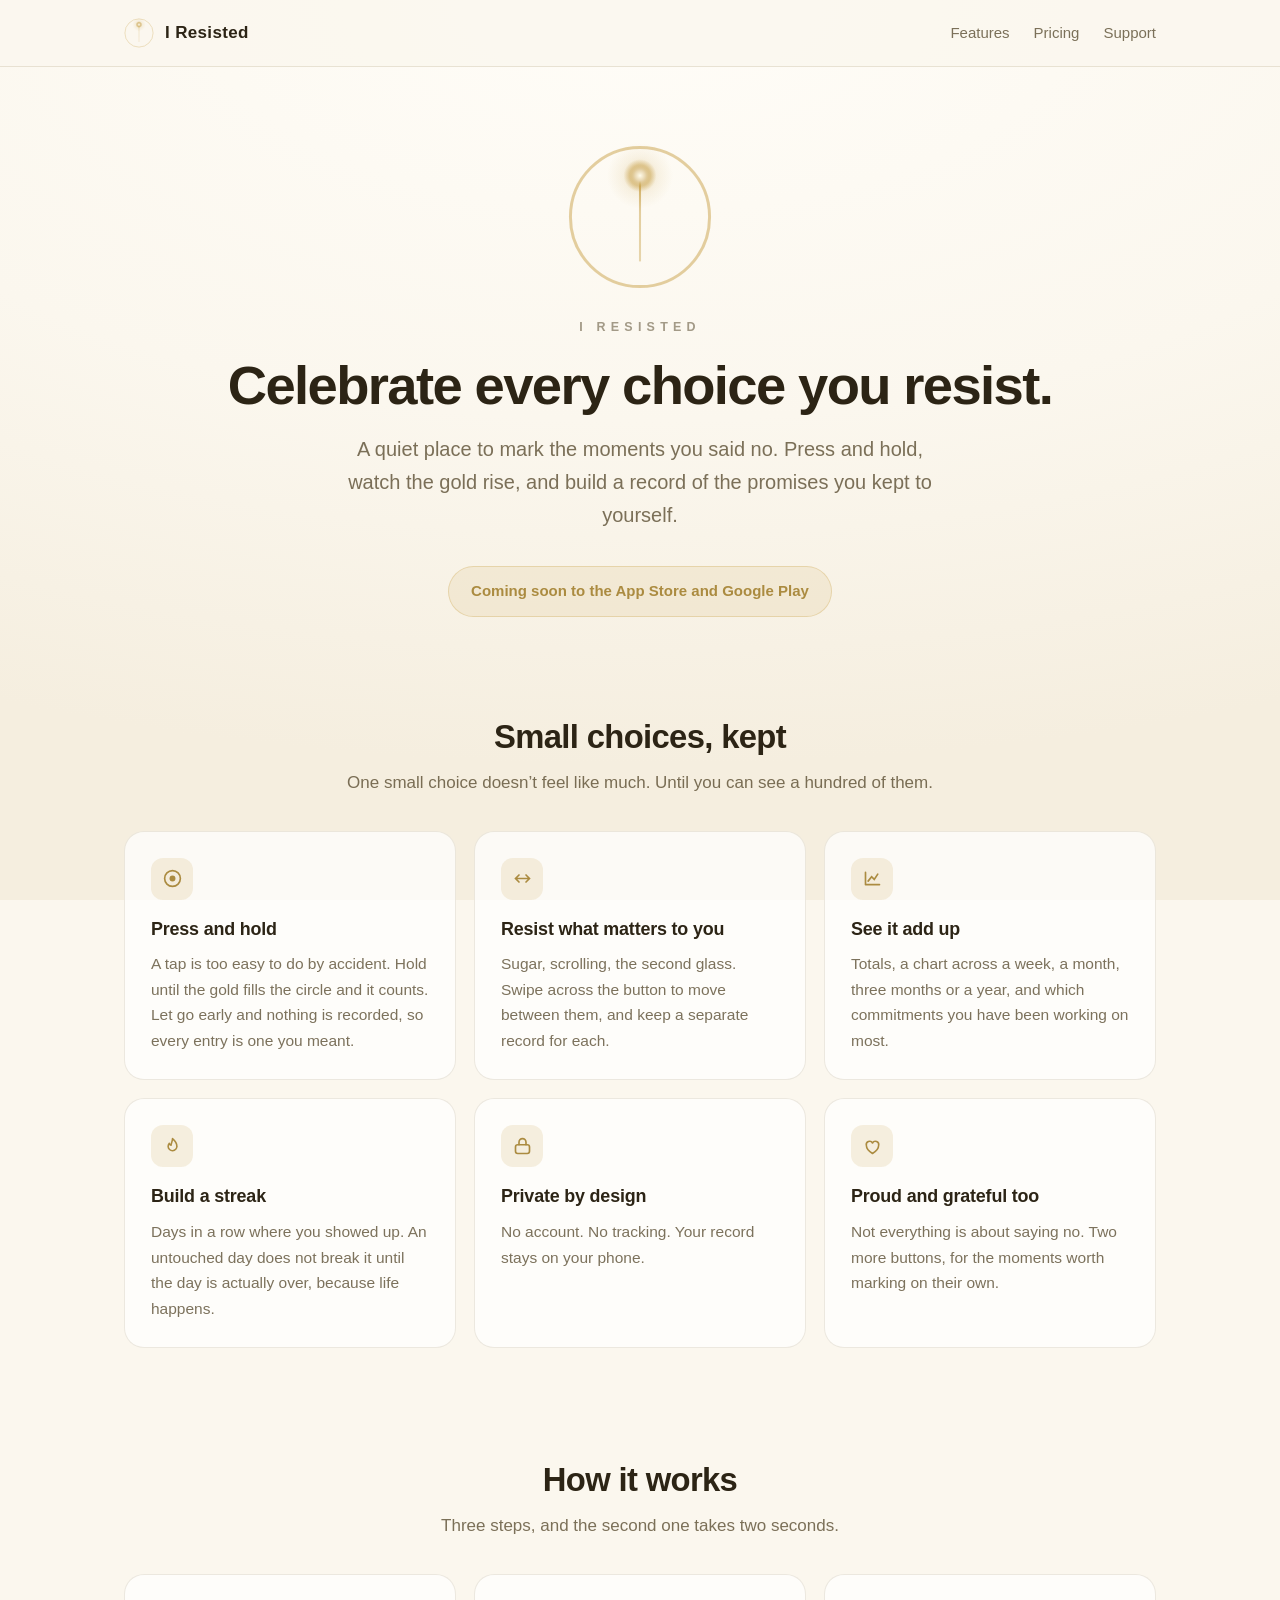
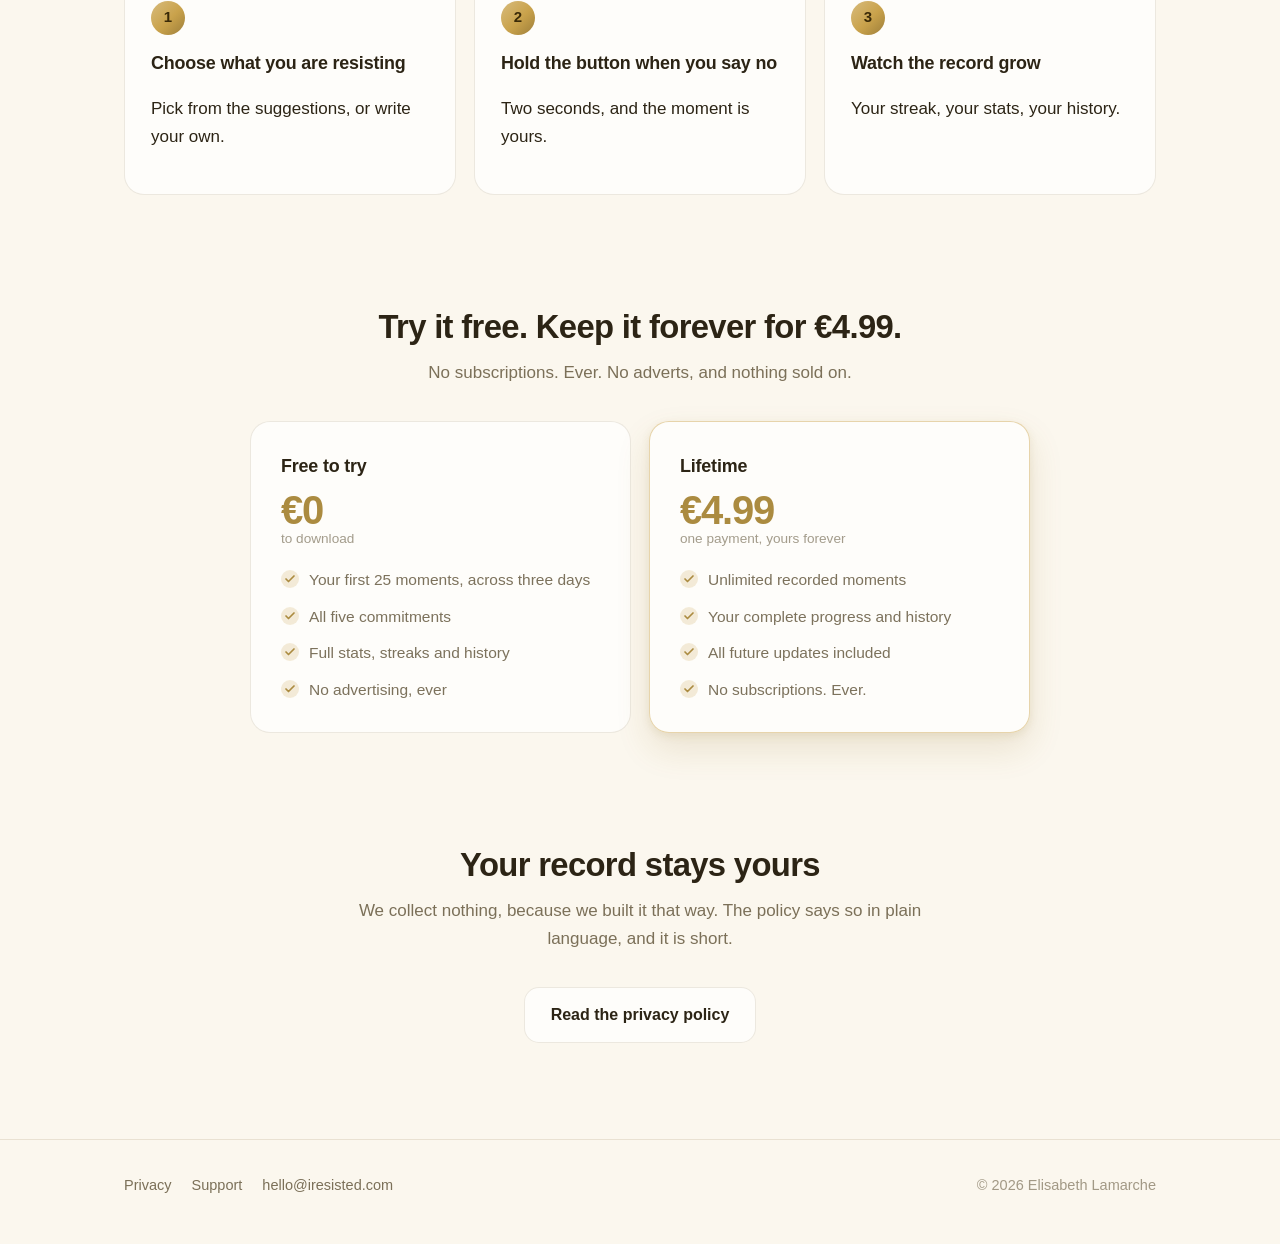
==== index.html @ ae593184 "Deploy static website to GitHub Pages" ====
<!DOCTYPE html><html lang="en"><head><meta charSet="utf-8"/><meta name="viewport" content="width=device-width, initial-scale=1"/><link rel="stylesheet" href="/_next/static/chunks/3rb5ybt2e_jao.css" data-precedence="next"/><link rel="preload" as="script" fetchPriority="low" href="/_next/static/chunks/20uppd860h-ku.js"/><script src="/_next/static/chunks/2xualiaipv8ht.js" async=""></script><script src="/_next/static/chunks/13kk63tjvc54c.js" async=""></script><script src="/_next/static/chunks/0-73rf28wfuxq.js" async=""></script><script src="/_next/static/chunks/turbopack-3azlyg3wgm_xt.js" async=""></script><script src="/_next/static/chunks/1qitnnz-sozg6.js" async="" crossorigin=""></script><meta name="theme-color" content="#FFFDF8" media="(prefers-color-scheme: light)"/><meta name="theme-color" content="#100C08" media="(prefers-color-scheme: dark)"/><title>I Resisted — Celebrate every choice you resist.</title><meta name="description" content="A quiet habit tracker for the moments you say no. Press and hold to record a choice you resisted, build a streak, and watch your self-discipline grow. No accounts, no tracking, no subscription."/><meta name="application-name" content="I Resisted"/><meta name="author" content="Elisabeth Lamarche"/><meta name="keywords" content="habit tracker,self discipline app,resist temptation,break bad habits,sobriety tracker,quit sugar,screen time habits,mindfulness,streak tracker,no subscription app"/><meta name="creator" content="Elisabeth Lamarche"/><meta name="publisher" content="Elisabeth Lamarche"/><meta name="robots" content="index, follow"/><meta name="googlebot" content="index, follow, max-image-preview:large"/><meta name="category" content="health"/><link rel="canonical" href="https://iresisted.com/"/><meta property="og:title" content="I Resisted — Celebrate every choice you resist."/><meta property="og:description" content="A quiet habit tracker for the moments you say no. Press and hold to record a choice you resisted, build a streak, and watch your self-discipline grow. No accounts, no tracking, no subscription."/><meta property="og:url" content="https://iresisted.com/"/><meta property="og:site_name" content="I Resisted"/><meta property="og:locale" content="en_GB"/><meta property="og:image" content="https://iresisted.com/og.png"/><meta property="og:image:width" content="1200"/><meta property="og:image:height" content="630"/><meta property="og:image:alt" content="I Resisted — Celebrate every choice you resist."/><meta property="og:type" content="website"/><meta name="twitter:card" content="summary_large_image"/><meta name="twitter:title" content="I Resisted — Celebrate every choice you resist."/><meta name="twitter:description" content="A quiet habit tracker for the moments you say no. Press and hold to record a choice you resisted, build a streak, and watch your self-discipline grow. No accounts, no tracking, no subscription."/><meta name="twitter:image" content="https://iresisted.com/og.png"/><link rel="icon" href="/icon.svg" type="image/svg+xml"/><link rel="icon" href="/icon.png" type="image/png"/><link rel="apple-touch-icon" href="/apple-touch-icon.png"/><script src="/_next/static/chunks/0cz1d0mv5g_q7.js" noModule=""></script></head><body><div hidden=""><!--$--><!--/$--></div><header class="site"><div class="wrap"><a class="brand" href="/"><svg width="30" height="30" viewBox="0 0 100 100" fill="none" xmlns="http://www.w3.org/2000/svg" role="img" aria-label="I Resisted"><defs><radialGradient id="mark-orb" cx="50%" cy="50%" r="50%"><stop offset="0%" stop-color="#FFFBEA"></stop><stop offset="24%" stop-color="#E7D5AE"></stop><stop offset="48%" stop-color="#C9A24B" stop-opacity="0.5"></stop><stop offset="74%" stop-color="#C9A24B" stop-opacity="0"></stop></radialGradient><radialGradient id="mark-glow" cx="50%" cy="50%" r="50%"><stop offset="0%" stop-color="#C9A24B" stop-opacity="0.33"></stop><stop offset="42%" stop-color="#C9A24B" stop-opacity="0.1"></stop><stop offset="72%" stop-color="#C9A24B" stop-opacity="0"></stop></radialGradient><linearGradient id="mark-beam" x1="0" y1="0" x2="0" y2="1"><stop offset="0%" stop-color="#C9A24B" stop-opacity="0.95"></stop><stop offset="45%" stop-color="#C9A24B" stop-opacity="0.5"></stop><stop offset="100%" stop-color="#C9A24B" stop-opacity="0.42"></stop></linearGradient></defs><circle cx="50" cy="22" r="31" fill="url(#mark-glow)"></circle><rect x="49.3" y="20" width="1.4" height="60" fill="url(#mark-beam)"></rect><circle cx="50" cy="50" r="47" stroke="#C9A24B" stroke-opacity="0.5" stroke-width="2"></circle><circle cx="50" cy="22" r="15" fill="url(#mark-orb)"></circle></svg><span>I Resisted</span></a><nav class="site" aria-label="Main"><a href="/#features">Features</a><a href="/#pricing">Pricing</a><a href="/support/">Support</a></nav></div></header><main><section class="hero"><div class="wrap"><svg class="mark" width="148" height="148" viewBox="0 0 100 100" fill="none" xmlns="http://www.w3.org/2000/svg" role="img" aria-label="I Resisted"><defs><radialGradient id="mark-orb" cx="50%" cy="50%" r="50%"><stop offset="0%" stop-color="#FFFBEA"></stop><stop offset="24%" stop-color="#E7D5AE"></stop><stop offset="48%" stop-color="#C9A24B" stop-opacity="0.5"></stop><stop offset="74%" stop-color="#C9A24B" stop-opacity="0"></stop></radialGradient><radialGradient id="mark-glow" cx="50%" cy="50%" r="50%"><stop offset="0%" stop-color="#C9A24B" stop-opacity="0.33"></stop><stop offset="42%" stop-color="#C9A24B" stop-opacity="0.1"></stop><stop offset="72%" stop-color="#C9A24B" stop-opacity="0"></stop></radialGradient><linearGradient id="mark-beam" x1="0" y1="0" x2="0" y2="1"><stop offset="0%" stop-color="#C9A24B" stop-opacity="0.95"></stop><stop offset="45%" stop-color="#C9A24B" stop-opacity="0.5"></stop><stop offset="100%" stop-color="#C9A24B" stop-opacity="0.42"></stop></linearGradient></defs><circle cx="50" cy="22" r="31" fill="url(#mark-glow)"></circle><rect x="49.3" y="20" width="1.4" height="60" fill="url(#mark-beam)"></rect><circle cx="50" cy="50" r="47" stroke="#C9A24B" stroke-opacity="0.5" stroke-width="2"></circle><circle cx="50" cy="22" r="15" fill="url(#mark-orb)"></circle></svg><p class="eyebrow">I Resisted</p><h1>Celebrate every choice you resist.</h1><p class="lede">A quiet place to mark the moments you said no. Press and hold, watch the gold rise, and build a record of the promises you kept to yourself.</p><p class="coming">Coming soon to the App Store and Google Play</p></div></section><section id="features"><div class="wrap"><div class="center"><h2>Small choices, kept</h2><p class="section-lede">One small choice doesn’t feel like much. Until you can see a hundred of them.</p></div><div class="grid"><article class="card"><div class="icon" aria-hidden="true"><svg viewBox="0 0 24 24" fill="none" stroke="currentColor" stroke-width="1.9"><circle cx="12" cy="12" r="9"></circle><circle cx="12" cy="12" r="3.4" fill="currentColor" stroke="none"></circle></svg></div><h3>Press and hold</h3><p>A tap is too easy to do by accident. Hold until the gold fills the circle and it counts. Let go early and nothing is recorded, so every entry is one you meant.</p></article><article class="card"><div class="icon" aria-hidden="true"><svg viewBox="0 0 24 24" fill="none" stroke="currentColor" stroke-width="1.9" stroke-linecap="round"><path d="M4 12h16M8 8l-4 4 4 4M16 8l4 4-4 4"></path></svg></div><h3>Resist what matters to you</h3><p>Sugar, scrolling, the second glass. Swipe across the button to move between them, and keep a separate record for each.</p></article><article class="card"><div class="icon" aria-hidden="true"><svg viewBox="0 0 24 24" fill="none" stroke="currentColor" stroke-width="1.9" stroke-linecap="round"><path d="M4 19V5M4 19h16"></path><path d="M7 15l4-5 3 3 4-6"></path></svg></div><h3>See it add up</h3><p>Totals, a chart across a week, a month, three months or a year, and which commitments you have been working on most.</p></article><article class="card"><div class="icon" aria-hidden="true"><svg viewBox="0 0 24 24" fill="none" stroke="currentColor" stroke-width="1.8" stroke-linejoin="round"><path d="M12 3s5 4.2 5 8.6A5 5 0 0 1 7 12c0-1.4.6-2.6 1.4-3.6.3 1.3 1 2 1.9 2.2C10.6 8 12 6 12 3Z"></path></svg></div><h3>Build a streak</h3><p>Days in a row where you showed up. An untouched day does not break it until the day is actually over, because life happens.</p></article><article class="card"><div class="icon" aria-hidden="true"><svg viewBox="0 0 24 24" fill="none" stroke="currentColor" stroke-width="1.9"><rect x="4" y="10" width="16" height="10" rx="2.5"></rect><path d="M8 10V7a4 4 0 0 1 8 0v3" stroke-linecap="round"></path></svg></div><h3>Private by design</h3><p>No account. No tracking. Your record stays on your phone.</p></article><article class="card"><div class="icon" aria-hidden="true"><svg viewBox="0 0 24 24" fill="none" stroke="currentColor" stroke-width="1.8" stroke-linejoin="round"><path d="M12 20s-7-4.4-7-9.2A3.8 3.8 0 0 1 12 8a3.8 3.8 0 0 1 7 2.8C19 15.6 12 20 12 20Z"></path></svg></div><h3>Proud and grateful too</h3><p>Not everything is about saying no. Two more buttons, for the moments worth marking on their own.</p></article></div></div></section><section id="how"><div class="wrap"><div class="center"><h2>How it works</h2><p class="section-lede">Three steps, and the second one takes two seconds.</p></div><ol class="steps"><li><h3>Choose what you are resisting</h3><p>Pick from the suggestions, or write your own.</p></li><li><h3>Hold the button when you say no</h3><p>Two seconds, and the moment is yours.</p></li><li><h3>Watch the record grow</h3><p>Your streak, your stats, your history.</p></li></ol></div></section><section id="pricing"><div class="wrap"><div class="center"><h2>Try it free. Keep it forever for <!-- -->€4.99<!-- -->.</h2><p class="section-lede">No subscriptions. Ever. No adverts, and nothing sold on.</p></div><div class="tiers"><div class="tier"><h3>Free to try</h3><p class="price">€0<small>to download</small></p><ul class="ticks"><li>Your first 25 moments, across three days</li><li>All five commitments</li><li>Full stats, streaks and history</li><li>No advertising, ever</li></ul></div><div class="tier featured"><h3>Lifetime</h3><p class="price">€4.99<small>one payment, yours forever</small></p><ul class="ticks"><li>Unlimited recorded moments</li><li>Your complete progress and history</li><li>All future updates included</li><li>No subscriptions. Ever.</li></ul></div></div></div></section><section class="center"><div class="wrap narrow"><h2>Your record stays yours</h2><p class="section-lede">We collect nothing, because we built it that way. The policy says so in plain language, and it is short.</p><a class="btn btn-quiet" href="/privacy/">Read the privacy policy</a></div></section><!--$--><!--/$--></main><footer class="site"><div class="wrap"><div><a href="/privacy/">Privacy</a><a href="/support/">Support</a><a href="mailto:hello@iresisted.com">hello@iresisted.com</a></div><div>© <!-- -->2026<!-- --> <!-- -->Elisabeth Lamarche</div></div></footer><script type="application/ld+json">{"@context":"https://schema.org","@type":"SoftwareApplication","name":"I Resisted","description":"A quiet habit tracker for the moments you say no. Press and hold to record a choice you resisted, build a streak, and watch your self-discipline grow. No accounts, no tracking, no subscription.","applicationCategory":"HealthApplication","operatingSystem":"iOS, Android","url":"https://iresisted.com","image":"https://iresisted.com/icon.png","author":{"@type":"Person","name":"Elisabeth Lamarche"},"offers":{"@type":"Offer","price":"4.99","priceCurrency":"EUR","description":"One-time lifetime purchase. Free to download and try."}}</script><script src="/_next/static/chunks/20uppd860h-ku.js" id="_R_" async=""></script><script>(self.__next_f=self.__next_f||[]).push([0])</script><script>self.__next_f.push([1,"1:\"$Sreact.fragment\"\n2:I[54249,[\"/_next/static/chunks/1qitnnz-sozg6.js\"],\"\"]\n3:I[87180,[\"/_next/static/chunks/1qitnnz-sozg6.js\"],\"default\"]\n4:I[42045,[\"/_next/static/chunks/1qitnnz-sozg6.js\"],\"default\"]\n7:I[89192,[\"/_next/static/chunks/1qitnnz-sozg6.js\"],\"default\",1]\n:HL[\"/_next/static/chunks/3rb5ybt2e_jao.css\",\"style\"]\n0:{\"P\":null,\"c\":[\"\",\"\"],\"q\":\"\",\"i\":false,\"f\":[[[\"\",{\"children\":[\"__PAGE__\",{},\"$undefined\",\"$undefined\",4608]},\"$undefined\",\"$undefined\",4624],[[\"$\",\"$1\",\"c\",{\"children\":[[[\"$\",\"link\",\"0\",{\"rel\":\"stylesheet\",\"href\":\"/_next/static/chunks/3rb5ybt2e_jao.css\",\"precedence\":\"next\",\"crossOrigin\":\"$undefined\",\"nonce\":\"$undefined\"}],[\"$\",\"script\",\"script-0\",{\"src\":\"/_next/static/chunks/1qitnnz-sozg6.js\",\"async\":true,\"nonce\":\"$undefined\"}]],[\"$\",\"html\",null,{\"lang\":\"en\",\"children\":[\"$\",\"body\",null,{\"children\":[[\"$\",\"header\",null,{\"className\":\"site\",\"children\":[\"$\",\"div\",null,{\"className\":\"wrap\",\"children\":[[\"$\",\"$L2\",null,{\"href\":\"/\",\"className\":\"brand\",\"children\":[[\"$\",\"svg\",null,{\"className\":\"$undefined\",\"width\":30,\"height\":30,\"viewBox\":\"0 0 100 100\",\"fill\":\"none\",\"xmlns\":\"http://www.w3.org/2000/svg\",\"role\":\"img\",\"aria-label\":\"I Resisted\",\"children\":[[\"$\",\"defs\",null,{\"children\":[[\"$\",\"radialGradient\",null,{\"id\":\"mark-orb\",\"cx\":\"50%\",\"cy\":\"50%\",\"r\":\"50%\",\"children\":[[\"$\",\"stop\",null,{\"offset\":\"0%\",\"stopColor\":\"#FFFBEA\"}],[\"$\",\"stop\",null,{\"offset\":\"24%\",\"stopColor\":\"#E7D5AE\"}],[\"$\",\"stop\",null,{\"offset\":\"48%\",\"stopColor\":\"#C9A24B\",\"stopOpacity\":\"0.5\"}],[\"$\",\"stop\",null,{\"offset\":\"74%\",\"stopColor\":\"#C9A24B\",\"stopOpacity\":\"0\"}]]}],[\"$\",\"radialGradient\",null,{\"id\":\"mark-glow\",\"cx\":\"50%\",\"cy\":\"50%\",\"r\":\"50%\",\"children\":[[\"$\",\"stop\",null,{\"offset\":\"0%\",\"stopColor\":\"#C9A24B\",\"stopOpacity\":\"0.33\"}],[\"$\",\"stop\",null,{\"offset\":\"42%\",\"stopColor\":\"#C9A24B\",\"stopOpacity\":\"0.1\"}],[\"$\",\"stop\",null,{\"offset\":\"72%\",\"stopColor\":\"#C9A24B\",\"stopOpacity\":\"0\"}]]}],[\"$\",\"linearGradient\",null,{\"id\":\"mark-beam\",\"x1\":\"0\",\"y1\":\"0\",\"x2\":\"0\",\"y2\":\"1\",\"children\":[[\"$\",\"stop\",null,{\"offset\":\"0%\",\"stopColor\":\"#C9A24B\",\"stopOpacity\":\"0.95\"}],[\"$\",\"stop\",null,{\"offset\":\"45%\",\"stopColor\":\"#C9A24B\",\"stopOpacity\":\"0.5\"}],[\"$\",\"stop\",null,{\"offset\":\"100%\",\"stopColor\":\"#C9A24B\",\"stopOpacity\":\"0.42\"}]]}]]}],[\"$\",\"circle\",null,{\"cx\":\"50\",\"cy\":\"22\",\"r\":\"31\",\"fill\":\"url(#mark-glow)\"}],[\"$\",\"rect\",null,{\"x\":\"49.3\",\"y\":\"20\",\"width\":\"1.4\",\"height\":\"60\",\"fill\":\"url(#mark-beam)\"}],[\"$\",\"circle\",null,{\"cx\":\"50\",\"cy\":\"50\",\"r\":\"47\",\"stroke\":\"#C9A24B\",\"strokeOpacity\":\"0.5\",\"strokeWidth\":\"2\"}],[\"$\",\"circle\",null,{\"cx\":\"50\",\"cy\":\"22\",\"r\":\"15\",\"fill\":\"url(#mark-orb)\"}]]}],[\"$\",\"span\",null,{\"children\":\"I Resisted\"}]]}],[\"$\",\"nav\",null,{\"className\":\"site\",\"aria-label\":\"Main\",\"children\":[[\"$\",\"$L2\",null,{\"href\":\"/#features\",\"children\":\"Features\"}],[\"$\",\"$L2\",null,{\"href\":\"/#pricing\",\"children\":\"Pricing\"}],[\"$\",\"$L2\",null,{\"href\":\"/support\",\"children\":\"Support\"}]]}]]}]}],[\"$\",\"main\",null,{\"children\":[\"$\",\"$L3\",null,{\"parallelRouterKey\":\"children\",\"error\":\"$undefined\",\"errorStyles\":\"$undefined\",\"errorScripts\":\"$undefined\",\"template\":[\"$\",\"$L4\",null,{}],\"templateStyles\":\"$undefined\",\"templateScripts\":\"$undefined\",\"notFound\":[[[\"$\",\"title\",null,{\"children\":\"404: This page could not be found.\"}],[\"$\",\"div\",null,{\"style\":{\"fontFamily\":\"system-ui,\\\"Segoe UI\\\",Roboto,Helvetica,Arial,sans-serif,\\\"Apple Color Emoji\\\",\\\"Segoe UI Emoji\\\"\",\"height\":\"100vh\",\"textAlign\":\"center\",\"display\":\"flex\",\"flexDirection\":\"column\",\"alignItems\":\"center\",\"justifyContent\":\"center\"},\"children\":[\"$\",\"div\",null,{\"children\":[[\"$\",\"style\",null,{\"dangerouslySetInnerHTML\":{\"__html\":\"body{color:#000;background:#fff;margin:0}.next-error-h1{border-right:1px solid rgba(0,0,0,.3)}@media (prefers-color-scheme:dark){body{color:#fff;background:#000}.next-error-h1{border-right:1px solid rgba(255,255,255,.3)}}\"}}],[\"$\",\"h1\",null,{\"className\":\"next-error-h1\",\"style\":{\"display\":\"inline-block\",\"margin\":\"0 20px 0 0\",\"padding\":\"0 23px 0 0\",\"fontSize\":24,\"fontWeight\":500,\"verticalAlign\":\"top\",\"lineHeight\":\"49px\"},\"children\":404}],[\"$\",\"div\",null,{\"style\":{\"display\":\"inline-block\"},\"children\":[\"$\",\"h2\",null,{\"style\":{\"fontSize\":14,\"fontWeight\":400,\"lineHeight\":\"49px\",\"margin\":0},\"children\":\"This page could not be found.\"}]}]]}]}]],[]],\"forbidden\":\"$undefined\",\"unauthorized\":\"$undefined\"}]}],[\"$\",\"footer\",null,{\"className\":\"site\",\"children\":[\"$\",\"div\",null,{\"className\":\"wrap\",\"children\":[[\"$\",\"div\",null,{\"children\":[[\"$\",\"$L2\",null,{\"href\":\"/privacy\",\"children\":\"Privacy\"}],[\"$\",\"$L2\",null,{\"href\":\"/support\",\"children\":\"Support\"}],[\"$\",\"a\",null,{\"href\":\"mailto:hello@iresisted.com\",\"children\":\"hello@iresisted.com\"}]]}],[\"$\",\"div\",null,{\"children\":[\"© \",2026,\" \",\"Elisabeth Lamarche\"]}]]}]}],[\"$\",\"script\",null,{\"type\":\"application/ld+json\",\"dangerouslySetInnerHTML\":{\"__html\":\"{\\\"@context\\\":\\\"https://schema.org\\\",\\\"@type\\\":\\\"SoftwareApplication\\\",\\\"name\\\":\\\"I Resisted\\\",\\\"description\\\":\\\"A quiet habit tracker for the moments you say no. Press and hold to record a choice you resisted, build a streak, and watch your self-discipline grow. No accounts, no tracking, no subscription.\\\",\\\"applicationCategory\\\":\\\"HealthApplication\\\",\\\"operatingSystem\\\":\\\"iOS, Android\\\",\\\"url\\\":\\\"https://iresisted.com\\\",\\\"image\\\":\\\"https://iresisted.com/icon.png\\\",\\\"author\\\":{\\\"@type\\\":\\\"Person\\\",\\\"name\\\":\\\"Elisabeth Lamarche\\\"},\\\"offers\\\":{\\\"@type\\\":\\\"Offer\\\",\\\"price\\\":\\\"4.99\\\",\\\"priceCurrency\\\":\\\"EUR\\\",\\\"description\\\":\\\"One-time lifetime purchase. Free to download and try.\\\"}}\"}}]]}]}]]}],{\"children\":[\"$L5\",{},null,false,null]},null,false,null],\"$L6\",false]],\"m\":\"$undefined\",\"G\":[\"$7\",[\"$L8\"]],\"S\":true,\"h\":null,\"r\":\"$undefined\",\"s\":\"$undefined\",\"a\":\"$undefined\",\"l\":\"$undefined\",\"p\":\"$undefined\",\"d\":\"$undefined\",\"b\":\"lLJ6xe5uo-B5BL1KIiHQR\"}\nf:I[19400,[\"/_next/static/chunks/1qitnnz-sozg6.js\"],\"ViewportBoundary\"]\n11:I[19400,[\"/_next/static/chunks/1qitnnz-sozg6.js\"],\"MetadataBoundary\"]\n12:\"$Sreact.suspense\"\n5:[\"$\",\"$1\",\"c\",{\"children\":[[[\"$\",\"section\",null,{\"className\":\"hero\",\"children\":[\"$\",\"div\",null,{\"className\":\"wrap\",\"children\":[[\"$\",\"svg\",null,{\"className\":\"mark\",\"width\":148,\"height\":148,\"viewBox\":\"0 0 100 100\",\"fill\":\"none\",\"xmlns\":\"http://www.w3.org/2000/svg\",\"role\":\"img\",\"aria-label\":\"I Resisted\",\"children\":[[\"$\",\"defs\",null,{\"children\":[[\"$\",\"radialGradient\",null,{\"id\":\"mark-orb\",\"cx\":\"50%\",\"cy\":\"50%\",\"r\":\"50%\",\"children\":[[\"$\",\"stop\",null,{\"offset\":\"0%\",\"stopColor\":\"#FFFBEA\"}],[\"$\",\"stop\",null,{\"offset\":\"24%\",\"stopColor\":\"#E7D5AE\"}],[\"$\",\"stop\",null,{\"offset\":\"48%\",\"stopColor\":\"#C9A24B\",\"stopOpacity\":\"0.5\"}],[\"$\",\"stop\",null,{\"offset\":\"74%\",\"stopColor\":\"#C9A24B\",\"stopOpacity\":\"0\"}]]}],[\"$\",\"radialGradient\",null,{\"id\":\"mark-glow\",\"cx\":\"50%\",\"cy\":\"50%\",\"r\":\"50%\",\"children\":[[\"$\",\"stop\",null,{\"offset\":\"0%\",\"stopColor\":\"#C9A24B\",\"stopOpacity\":\"0.33\"}],[\"$\",\"stop\",null,{\"offset\":\"42%\",\"stopColor\":\"#C9A24B\",\"stopOpacity\":\"0.1\"}],[\"$\",\"stop\",null,{\"offset\":\"72%\",\"stopColor\":\"#C9A24B\",\"stopOpacity\":\"0\"}]]}],[\"$\",\"linearGradient\",null,{\"id\":\"mark-beam\",\"x1\":\"0\",\"y1\":\"0\",\"x2\":\"0\",\"y2\":\"1\",\"children\":[[\"$\",\"stop\",null,{\"offset\":\"0%\",\"stopColor\":\"#C9A24B\",\"stopOpacity\":\"0.95\"}],[\"$\",\"stop\",null,{\"offset\":\"45%\",\"stopColor\":\"#C9A24B\",\"stopOpacity\":\"0.5\"}],[\"$\",\"stop\",null,{\"offset\":\"100%\",\"stopColor\":\"#C9A24B\",\"stopOpacity\":\"0.42\"}]]}]]}],[\"$\",\"circle\",null,{\"cx\":\"50\",\"cy\":\"22\",\"r\":\"31\",\"fill\":\"url(#mark-glow)\"}],[\"$\",\"rect\",null,{\"x\":\"49.3\",\"y\":\"20\",\"width\":\"1.4\",\"height\":\"60\",\"fill\":\"url(#mark-beam)\"}],[\"$\",\"circle\",null,{\"cx\":\"50\",\"cy\":\"50\",\"r\":\"47\",\"stroke\":\"#C9A24B\",\"strokeOpacity\":\"0.5\",\"strokeWidth\":\"2\"}],[\"$\",\"circle\",null,{\"cx\":\"50\",\"cy\":\"22\",\"r\":\"15\",\"fill\":\"url(#mark-orb)\"}]]}],[\"$\",\"p\",null,{\"className\":\"eyebrow\",\"children\":\"I Resisted\"}],[\"$\",\"h1\",null,{\"children\":\"Celebrate every choice you resist.\"}],[\"$\",\"p\",null,{\"className\":\"lede\",\"children\":\"A quiet place to mark the moments you said no. Press and hold, watch the gold rise, and build a record of the promises you kept to yourself.\"}],[\"$\",\"p\",null,{\"className\":\"coming\",\"children\":\"Coming soon to the App Store and Google Play\"}]]}]}],[\"$\",\"section\",null,{\"id\":\"features\",\"children\":[\"$\",\"div\",null,{\"className\":\"wrap\",\"children\":[[\"$\",\"div\",null,{\"className\":\"center\",\"children\":[[\"$\",\"h2\",null,{\"children\":\"Small choices, kept\"}],[\"$\",\"p\",null,{\"className\":\"section-lede\",\"children\":\"One small choice doesn’t feel like much. Until you can see a hundred of them.\"}]]}],[\"$\",\"div\",null,{\"className\":\"grid\",\"children\":[[\"$\",\"article\",\"Press and hold\",{\"className\":\"card\",\"children\":[[\"$\",\"div\",null,{\"className\":\"icon\",\"aria-hidden\":\"true\",\"children\":[\"$\",\"svg\",null,{\"viewBox\":\"0 0 24 24\",\"fill\":\"none\",\"stroke\":\"currentColor\",\"strokeWidth\":\"1.9\",\"children\":[[\"$\",\"circle\",null,{\"cx\":\"12\",\"cy\":\"12\",\"r\":\"9\"}],[\"$\",\"circle\",null,{\"cx\":\"12\",\"cy\":\"12\",\"r\":\"3.4\",\"fill\":\"currentColor\",\"stroke\":\"none\"}]]}]}],[\"$\",\"h3\",null,{\"children\":\"Press and hold\"}],[\"$\",\"p\",null,{\"children\":\"A tap is too easy to do by accident. Hold until the gold fills the circle and it counts. Let go early and nothing is recorded, so every entry is one you meant.\"}]]}],[\"$\",\"article\",\"Resist what matters to you\",{\"className\":\"card\",\"children\":[[\"$\",\"div\",null,{\"className\":\"icon\",\"aria-hidden\":\"true\",\"children\":[\"$\",\"svg\",null,{\"viewBox\":\"0 0 24 24\",\"fill\":\"none\",\"stroke\":\"currentColor\",\"strokeWidth\":\"1.9\",\"strokeLinecap\":\"round\",\"children\":[\"$\",\"path\",null,{\"d\":\"M4 12h16M8 8l-4 4 4 4M16 8l4 4-4 4\"}]}]}],[\"$\",\"h3\",null,{\"children\":\"Resist what matters to you\"}],[\"$\",\"p\",null,{\"children\":\"Sugar, scrolling, the second glass. Swipe across the button to move between them, and keep a separate record for each.\"}]]}],[\"$\",\"article\",\"See it add up\",{\"className\":\"card\",\"children\":[[\"$\",\"div\",null,{\"className\":\"icon\",\"aria-hidden\":\"true\",\"children\":[\"$\",\"svg\",null,{\"viewBox\":\"0 0 24 24\",\"fill\":\"none\",\"stroke\":\"currentColor\",\"strokeWidth\":\"1.9\",\"strokeLinecap\":\"round\",\"children\":[[\"$\",\"path\",null,{\"d\":\"M4 19V5M4 19h16\"}],[\"$\",\"path\",null,{\"d\":\"M7 15l4-5 3 3 4-6\"}]]}]}],[\"$\",\"h3\",null,{\"children\":\"See it add up\"}],[\"$\",\"p\",null,{\"children\":\"Totals, a chart across a week, a month, three months or a year, and which commitments you have been working on most.\"}]]}],[\"$\",\"article\",\"Build a streak\",{\"className\":\"card\",\"children\":[[\"$\",\"div\",null,{\"className\":\"icon\",\"aria-hidden\":\"true\",\"children\":[\"$\",\"svg\",null,{\"viewBox\":\"0 0 24 24\",\"fill\":\"none\",\"stroke\":\"currentColor\",\"strokeWidth\":\"1.8\",\"strokeLinejoin\":\"round\",\"children\":[\"$\",\"path\",null,{\"d\":\"M12 3s5 4.2 5 8.6A5 5 0 0 1 7 12c0-1.4.6-2.6 1.4-3.6.3 1.3 1 2 1.9 2.2C10.6 8 12 6 12 3Z\"}]}]}],[\"$\",\"h3\",null,{\"children\":\"Build a streak\"}],[\"$\",\"p\",null,{\"children\":\"Days in a row where you showed up. An untouched day does not break it until the day is actually over, because life happens.\"}]]}],\"$L9\",\"$La\"]}]]}]}],\"$Lb\",\"$Lc\",\"$Ld\"],null,\"$Le\"]}]\n6:[\"$\",\"$1\",\"h\",{\"children\":[null,[\"$\",\"$Lf\",null,{\"children\":\"$L10\"}],[\"$\",\"div\",null,{\"hidden\":true,\"children\":[\"$\",\"$L11\",null,{\"children\":[\"$\",\"$12\",null,{\"name\":\"Next.Metadata\",\"children\":\"$L13\"}]}]}],null]}]\n8:[\"$\",\"link\",\"0\",{\"rel\":\"stylesheet\",\"href\":\"/_next/static/chunks/3rb5ybt2e_jao.css\",\"precedence\":\"next\",\"crossOrigin\":\"$undefined\",\"nonce\":\"$undefined\"}]\n14:I[19400,[\"/_next/static/chunks/1qitnnz-sozg6.js\"],\"OutletBoundary\"]\n9:[\"$\",\"article\",\"Private by design\",{\"className\":\"card\",\"children\":[[\"$\",\"div\",null,{\"className\":\"icon\",\"aria-hidden\":\"true\",\"children\":[\"$\",\"svg\",null,{\"viewBox\":\"0 0 24 24\",\"fill\":\"none\",\"stroke\":\"currentColor\",\"strokeWidth\":\"1.9\",\"children\":[[\"$\",\"rect\",null,{\"x\":\"4\",\"y\":\"10\",\"width\":\"16\",\"height\":\"10\",\"rx\":\"2.5\"}],[\"$\",\"path\",null,{\"d\":\"M8 10V7a4 4 0 0 1 8 0v3\",\"strokeLinecap\":\"round\"}]]}]}],[\"$\",\"h3\",null,{\"children\":\"Private by design\"}],[\"$\",\"p\",null,{\"children\":\"No account. No tracking. Your record stays on your phone.\"}]]}]\na:[\"$\",\"article\",\"Proud and grateful too\",{\"className\":\"card\",\"children\":[[\"$\",\"div\",null,{\"className\":\"icon\",\"aria-hidden\":\"true\",\"children\":[\"$\",\"svg\",null,{\"viewBox\":\"0 0 24 24\",\"fill\":\"none\",\"stroke\":\"currentColor\",\"strokeWidth\":\"1.8\",\"strokeLinejoin\":\"round\",\"children\":[\"$\",\"path\",null,{\"d\":\"M12 20s-7-4.4-7-9.2A3.8 3.8 0 0 1 12 8a3.8 3.8 0 0 1 7 2.8C19 15.6 12 20 12 20Z\"}]}]}],[\"$\",\"h3\",null,{\"children\":\"Proud and grateful too\"}],[\"$\",\"p\",null,{\"children\":\"Not everything is about saying no. Two more buttons, for the moments worth marking on their own.\"}]]}]\nb:[\"$\",\"section\",null,{\"id\":\"how\",\"children\":[\"$\",\"div\",null,{\"className\":\"wrap\",\"children\":[[\"$\",\"div\",null,{\"className\":\"center\",\"children\":[[\"$\",\"h2\",null,{\"children\":\"How it works\"}],[\"$\",\"p\",null,{\"className\":\"section-lede\",\"children\":\"Three steps, and the second one takes two seconds.\"}]]}],[\"$\",\"ol\",null,{\"className\":\"steps\",\"children\":[[\"$\",\"li\",\"Choose what you are resisting\",{\"children\":[[\"$\",\"h3\",null,{\"children\":\"Choose what you are resisting\"}],[\"$\",\"p\",null,{\"children\":\"Pick from the suggestions, or write your own.\"}]]}],[\"$\",\"li\",\"Hold the button when you say no\",{\"children\":[[\"$\",\"h3\",null,{\"children\":\"Hold the button when you say no\"}],[\"$\",\"p\",null,{\"children\":\"Two seconds, and the moment is yours.\"}]]}],[\"$\",\"li\",\"Watch the record grow\",{\"children\":[[\"$\",\"h3\",null,{\"children\":\"Watch the record grow\"}],[\"$\",\"p\",null,{\"children\":\"Your streak, your stats, your history.\"}]]}]]}]]}]}]\nc:[\"$\",\"section\",null,{\"id\":\"pricing\",\"children\":[\"$\",\"div\",null,{\"className\":\"wrap\",\"children\":[[\"$\",\"div\",null,{\"className\":\"center\",\"children\":[[\"$\",\"h2\",null,{\"children\":[\"Try it free. Keep it forever for \",\"€4.99\",\".\"]}],[\"$\",\"p\",null,{\"className\":\"section-lede\",\"children\":\"No subscriptions. Ever. No adverts, and nothing sold on.\"}]]}],[\"$\",\"div\",null,{\"className\":\"tiers\",\"children\":[[\"$\",\"div\",null,{\"className\":\"tier\",\"children\":[[\"$\",\"h3\",null,{\"children\":\"Free to try\"}],[\"$\",\"p\",null,{\"className\":\"price\",\"children\":[\"€0\",[\"$\",\"small\",null,{\"children\":\"to download\"}]]}],[\"$\",\"ul\",null,{\"className\":\"ticks\",\"children\":[[\"$\",\"li\",null,{\"children\":\"Your first 25 moments, across three days\"}],[\"$\",\"li\",null,{\"children\":\"All five commitments\"}],[\"$\",\"li\",null,{\"children\":\"Full stats, streaks and history\"}],[\"$\",\"li\",null,{\"children\":\"No advertising, ever\"}]]}]]}],[\"$\",\"div\",null,{\"className\":\"tier featured\",\"children\":[[\"$\",\"h3\",null,{\"children\":\"Lifetime\"}],[\"$\",\"p\",null,{\"className\":\"price\",\"children\":[\"€4.99\",[\"$\",\"small\",null,{\"children\":\"one payment, yours forever\"}]]}],[\"$\",\"ul\",null,{\"className\":\"ticks\",\"children\":[[\"$\",\"li\",null,{\"children\":\"Unlimited recorded moments\"}],[\"$\",\"li\",null,{\"children\":\"Your complete progress and history\"}],[\"$\",\"li\",null,{\"children\":\"All future updates included\"}],[\"$\",\"li\",null,{\"children\":\"No subscriptions. Ever.\"}]]}]]}]]}]]}]}]\nd:[\"$\",\"section\",null,{\"className\":\"center\",\"children\":[\"$\",\"div\",null,{\"className\":\"wrap narrow\",\"children\":[[\"$\",\"h2\",null,{\"children\":\"Your record stays yours\"}],[\"$\",\"p\",null,{\"className\":\"section-lede\",\"children\":\"We collect nothing, because we built it that way. The policy says so in plain language, and it is short.\"}],[\"$\",\"$L2\",null,{\"className\":\"btn btn-quiet\",\"href\":\"/privacy\",\"children\":\"Read the privacy policy\"}]]}]}]\ne:[\"$\",\"$L14\",null,{\"children\":[\"$\",\"$12\",null,{\"name\":\"Next.MetadataOutlet\",\"children\":\"$@15\"}]}]\n10:[[\"$\",\"meta\",\"0\",{\"charSet\":\"utf-8\"}],[\"$\",\"meta\",\"1\",{\"name\":\"viewport\",\"content\":\"width=device-width, initial-scale=1\"}],[\"$\",\"meta\",\"2\",{\"name\":\"theme-color\",\"content\":\"#FFFDF8\",\"media\":\"(prefers-color-scheme: light)\"}],[\"$\",\"meta\",\"3\",{\"name\":\"theme-color\",\"content\":\"#100C08\",\"media\":\"(prefers-color-scheme: dark)\"}]]\n16:I[18516,[\"/_next/static/chunks/1qitnnz-sozg6.js\"],\"IconMark\"]\n13:[[\"$\",\"title\",\"0\",{\"children\":\"I Resisted — Celebrate every choice you resist.\"}],[\"$\",\"meta\",\"1\",{\"name\":\"description\",\"content\":\"A quiet habit tracker for the moments you say no. Press and hold to record a choice you resisted, build a streak, and watch your self-discipline grow. No accounts, no tracking, no subscription.\"}],[\"$\",\"meta\",\"2\",{\"name\":\"application-name\",\"content\":\"I Resisted\"}],[\"$\",\"meta\",\"3\",{\"name\":\"author\",\"content\":\"Elisabeth Lamarche\"}],[\"$\",\"meta\",\"4\",{\"name\":\"keywords\",\"content\":\"habit tracker,self discipline app,resist temptation,break bad habits,sobriety tracker,quit sugar,screen time habits,mindfulness,streak tracker,no subscription app\"}],[\"$\",\"meta\",\"5\",{\"name\":\"creator\",\"content\":\"Elisabeth Lamarche\"}],[\"$\",\"meta\",\"6\",{\"name\":\"publisher\",\"content\":\"Elisabeth Lamarche\"}],[\"$\",\"meta\",\"7\",{\"name\":\"robots\",\"content\":\"index, follow\"}],[\"$\",\"meta\",\"8\",{\"name\":\"googlebot\",\"content\":\"index, follow, max-image-preview:large\"}],[\"$\",\"meta\",\"9\",{\"name\":\"category\",\"content\":\"health\"}],[\"$\",\"link\",\"10\",{\"rel\":\"canonical\",\"href\":\"https://iresisted.com/\"}],[\"$\",\"meta\",\"11\",{\"property\":\"og:title\",\"content\":\"I Resisted — Celebrate every choice you resist.\"}],[\"$\",\"meta\",\"12\",{\"property\":\"og:description\",\"content\":\"A quiet habit tracker for the moments you say no. Press and hold to record a choice you resisted, build a streak, and watch your self-discipline grow. No accounts, no tracking, no subscription.\"}],[\"$\",\"meta\",\"13\",{\"property\":\"og:url\",\"content\":\"https://iresisted.com/\"}],[\"$\",\"meta\",\"14\",{\"property\":\"og:site_name\",\"content\":\"I Resisted\"}],[\"$\",\"meta\",\"15\",{\"property\":\"og:locale\",\"content\":\"en_GB\"}],[\"$\",\"meta\",\"16\",{\"property\":\"og:image\",\"content\":\"https://iresisted.com/og.png\"}],[\"$\",\"meta\",\"17\",{\"property\":\"og:image:width\",\"content\":\"1200\"}],[\"$\",\"meta\",\"18\",{\"property\":\"og:image:height\",\"content\":\"630\"}],[\"$\",\"meta\",\"19\",{\"property\":\"og:image:alt\",\"content\":\"I Resisted — Celebrate every choice you resist.\"}],[\"$\",\"meta\",\"20\",{\"property\":\"og:type\",\"content\":\"website\"}],[\"$\",\"meta\",\"21\",{\"name\":\"twitter:card\",\"content\":\"summary_large_image\"}],[\"$\",\"meta\",\"22\",{\"name\":\"twitter:title\",\"content\":\"I Resisted — Celebrate every choice you resist.\"}],[\"$\",\"meta\",\"23\",{\"name\":\"twitter:description\",\"content\":\"A quiet habit tracker for the moments you say no. Press and hold to record a choice you resisted, build a streak, and watch your self-discipline grow. No accounts, no tracking, no subscription.\"}],[\"$\",\"meta\",\"24\",{\"name\":\"twitter:image\",\"content\":\"https://iresisted.com/og.png\"}],[\"$\",\"link\",\"25\",{\"rel\":\"icon\",\"href\":\"/icon.svg\",\"type\":\"image/svg+xml\"}],[\"$\",\"link\",\"26\",{\"rel\":\"icon\",\"href\":\"/icon.png\",\"type\":\"image/png\"}],[\"$\",\"link\",\"27\",{\"rel\":\"apple-touch-icon\",\"href\":\"/apple-touch-icon.png\"}],[\"$\",\"$L16\",\"28\",{}]]\n15:null\n"])</script></body></html>
---- _next/static/chunks/3rb5ybt2e_jao.css ----
:root{--gold:#c9a24b;--warm:#ffc24d;--gold-button:linear-gradient(135deg, #d8bc7d, #c9a24b 55%, #9d7e3a);--bg:radial-gradient(125% 85% at 50% 0%, #fffdf8 0%, #fbf7ee 55%, #f5eedf 100%);--bg-flat:#fbf7ee;--text:#2c2415;--dim:#4a3c1eb8;--faint:#4a3c1e80;--line:#785f2824;--card:#ffffffb8;--card-border:#785f2821;--gold-text:#ab8b40;--on-gold:#3a2a08;--shadow:0 16px 34px #8c691924, 0 3px 8px #8c69191a;--radius:20px;--max:1080px}@media (prefers-color-scheme:dark){:root{--bg:radial-gradient(125% 85% at 50% 0%, #181309 0%, #100c08 55%, #0a0805 100%);--bg-flat:#100c08;--text:#f2ebda;--dim:#f2ebdab8;--faint:#f2ebda73;--line:#f2ebda1c;--card:#fff7e60d;--card-border:#f2ebda1c;--gold-text:#dcc078;--shadow:0 18px 40px #0000008c}}*,:before,:after{box-sizing:border-box}html{scroll-behavior:smooth}body{background:var(--bg);background-color:var(--bg-flat);color:var(--text);-webkit-font-smoothing:antialiased;text-rendering:optimizelegibility;background-attachment:fixed;margin:0;padding:0;font-family:-apple-system,BlinkMacSystemFont,Segoe UI,Inter,Roboto,Helvetica Neue,Arial,sans-serif;font-size:17px;line-height:1.65}.wrap{width:100%;max-width:var(--max);margin:0 auto;padding:0 24px}.narrow{max-width:720px}header.site{z-index:50;-webkit-backdrop-filter:saturate(180%)blur(14px);background:color-mix(in srgb, var(--bg-flat) 82%, transparent);border-bottom:1px solid var(--line);position:sticky;top:0}header.site .wrap{justify-content:space-between;align-items:center;gap:16px;height:66px;display:flex}.brand{color:var(--text);letter-spacing:.02em;align-items:center;gap:11px;font-weight:700;text-decoration:none;display:flex}.brand svg{flex:none;width:30px;height:30px}nav.site a{color:var(--dim);margin-left:24px;font-size:15px;font-weight:500;text-decoration:none}nav.site a:hover,nav.site a:focus-visible{color:var(--gold-text)}.hero{text-align:center;padding:76px 0 44px}.hero .mark{width:148px;height:148px;margin:0 auto 26px;display:block}h1{letter-spacing:-.03em;margin:0 0 18px;font-size:clamp(2.1rem,6vw,3.4rem);font-weight:700;line-height:1.1}.lede{color:var(--dim);max-width:620px;margin:0 auto 34px;font-size:clamp(1.05rem,2.4vw,1.25rem)}.eyebrow{text-transform:uppercase;letter-spacing:.42em;color:var(--faint);margin:0 0 18px;font-size:.78rem;font-weight:600}.cta-row{flex-wrap:wrap;justify-content:center;gap:12px;display:flex}.btn{border:1px solid #0000;border-radius:15px;align-items:center;gap:9px;padding:14px 26px;font-size:16px;font-weight:650;text-decoration:none;transition:transform .16s,box-shadow .16s;display:inline-flex}.btn:hover{transform:translateY(-1px)}.btn-gold{background-image:var(--gold-button);color:var(--on-gold);box-shadow:0 6px 18px #966e144d}.btn-quiet{background:var(--card);border-color:var(--card-border);color:var(--text)}.coming{background:color-mix(in srgb, var(--gold) 12%, transparent);border:1px solid color-mix(in srgb, var(--gold) 30%, transparent);color:var(--gold-text);border-radius:999px;align-items:center;gap:9px;margin:0;padding:12px 22px;font-size:15px;font-weight:600;display:inline-flex}section{padding:56px 0}h2{letter-spacing:-.02em;margin:0 0 12px;font-size:clamp(1.5rem,3.4vw,2.05rem);line-height:1.2}h3{letter-spacing:-.01em;margin:0 0 7px;font-size:1.12rem}.section-lede{color:var(--dim);max-width:620px;margin:0 0 34px}.center{text-align:center}.center .section-lede{margin-left:auto;margin-right:auto}.grid{grid-template-columns:repeat(auto-fit,minmax(255px,1fr));gap:18px;display:grid}.card{background:var(--card);border:1px solid var(--card-border);border-radius:var(--radius);padding:26px}.card p{color:var(--dim);margin:0;font-size:15.5px}.icon{background:color-mix(in srgb, var(--gold) 16%, transparent);width:42px;height:42px;color:var(--gold-text);border-radius:12px;place-items:center;margin-bottom:15px;display:grid}.icon svg{width:21px;height:21px}ol.steps{counter-reset:step;grid-template-columns:repeat(auto-fit,minmax(255px,1fr));gap:18px;margin:0;padding:0;list-style:none;display:grid}ol.steps li{counter-increment:step;background:var(--card);border:1px solid var(--card-border);border-radius:var(--radius);padding:26px}ol.steps li:before{content:counter(step);background-image:var(--gold-button);width:34px;height:34px;color:var(--on-gold);border-radius:50%;place-items:center;margin-bottom:14px;font-size:15px;font-weight:700;display:grid}.tiers{grid-template-columns:repeat(auto-fit,minmax(280px,1fr));gap:18px;max-width:780px;margin:0 auto;display:grid}.tier{background:var(--card);border:1px solid var(--card-border);border-radius:var(--radius);padding:30px}.tier.featured{border-color:color-mix(in srgb, var(--gold) 45%, transparent);box-shadow:var(--shadow)}.price{letter-spacing:-.03em;color:var(--gold-text);margin:6px 0 2px;font-size:2.5rem;font-weight:700;line-height:1.1}.price small{color:var(--faint);letter-spacing:0;font-size:.85rem;font-weight:500;display:block}ul.ticks{gap:11px;margin:20px 0 0;padding:0;list-style:none;display:grid}ul.ticks li{color:var(--dim);align-items:flex-start;gap:10px;font-size:15.5px;display:flex}ul.ticks li:before{content:"";background:color-mix(in srgb, var(--gold) 20%, transparent);background-image:url("data:image/svg+xml,%3Csvg xmlns='http://www.w3.org/2000/svg' viewBox='0 0 24 24' fill='none' stroke='%23ab8b40' stroke-width='3.4' stroke-linecap='round' stroke-linejoin='round'%3E%3Cpolyline points='20 6 9 17 4 12'/%3E%3C/svg%3E");background-position:50%;background-repeat:no-repeat;background-size:12px;border-radius:50%;flex:none;width:18px;height:18px;margin-top:3px}.prose h2{margin-top:42px}.prose h2:first-of-type{margin-top:0}.prose p,.prose li{color:var(--dim)}.prose ul{gap:8px;padding-left:22px;display:grid}.prose a{color:var(--gold-text)}.updated{color:var(--faint);margin-bottom:34px;font-size:.92rem}.callout{background:var(--card);border:1px solid var(--card-border);border-left:3px solid var(--gold);border-radius:14px;margin:26px 0;padding:20px 24px}.callout p{margin:0}details{background:var(--card);border:1px solid var(--card-border);border-radius:15px;margin-bottom:11px;padding:4px 22px}summary{cursor:pointer;justify-content:space-between;align-items:center;gap:16px;padding:16px 0;font-weight:600;list-style:none;display:flex}summary::-webkit-details-marker{display:none}summary:after{content:"+";color:var(--gold-text);flex:none;font-size:1.35rem;font-weight:400;line-height:1}details[open] summary:after{content:"−"}details p{color:var(--dim);margin:0 0 18px;font-size:15.5px}footer.site{border-top:1px solid var(--line);color:var(--faint);margin-top:40px;padding:34px 0 46px;font-size:14.5px}footer.site .wrap{flex-wrap:wrap;justify-content:space-between;align-items:center;gap:14px 26px;display:flex}footer.site a{color:var(--dim);margin-right:20px;text-decoration:none}footer.site a:hover{color:var(--gold-text)}a:focus-visible,summary:focus-visible,.btn:focus-visible{outline:2px solid var(--gold);outline-offset:3px;border-radius:6px}@media (prefers-reduced-motion:reduce){html{scroll-behavior:auto}.btn:hover{transform:none}}@media (max-width:640px){.hero{padding:52px 0 32px}nav.site a{margin-left:16px;font-size:14.5px}}
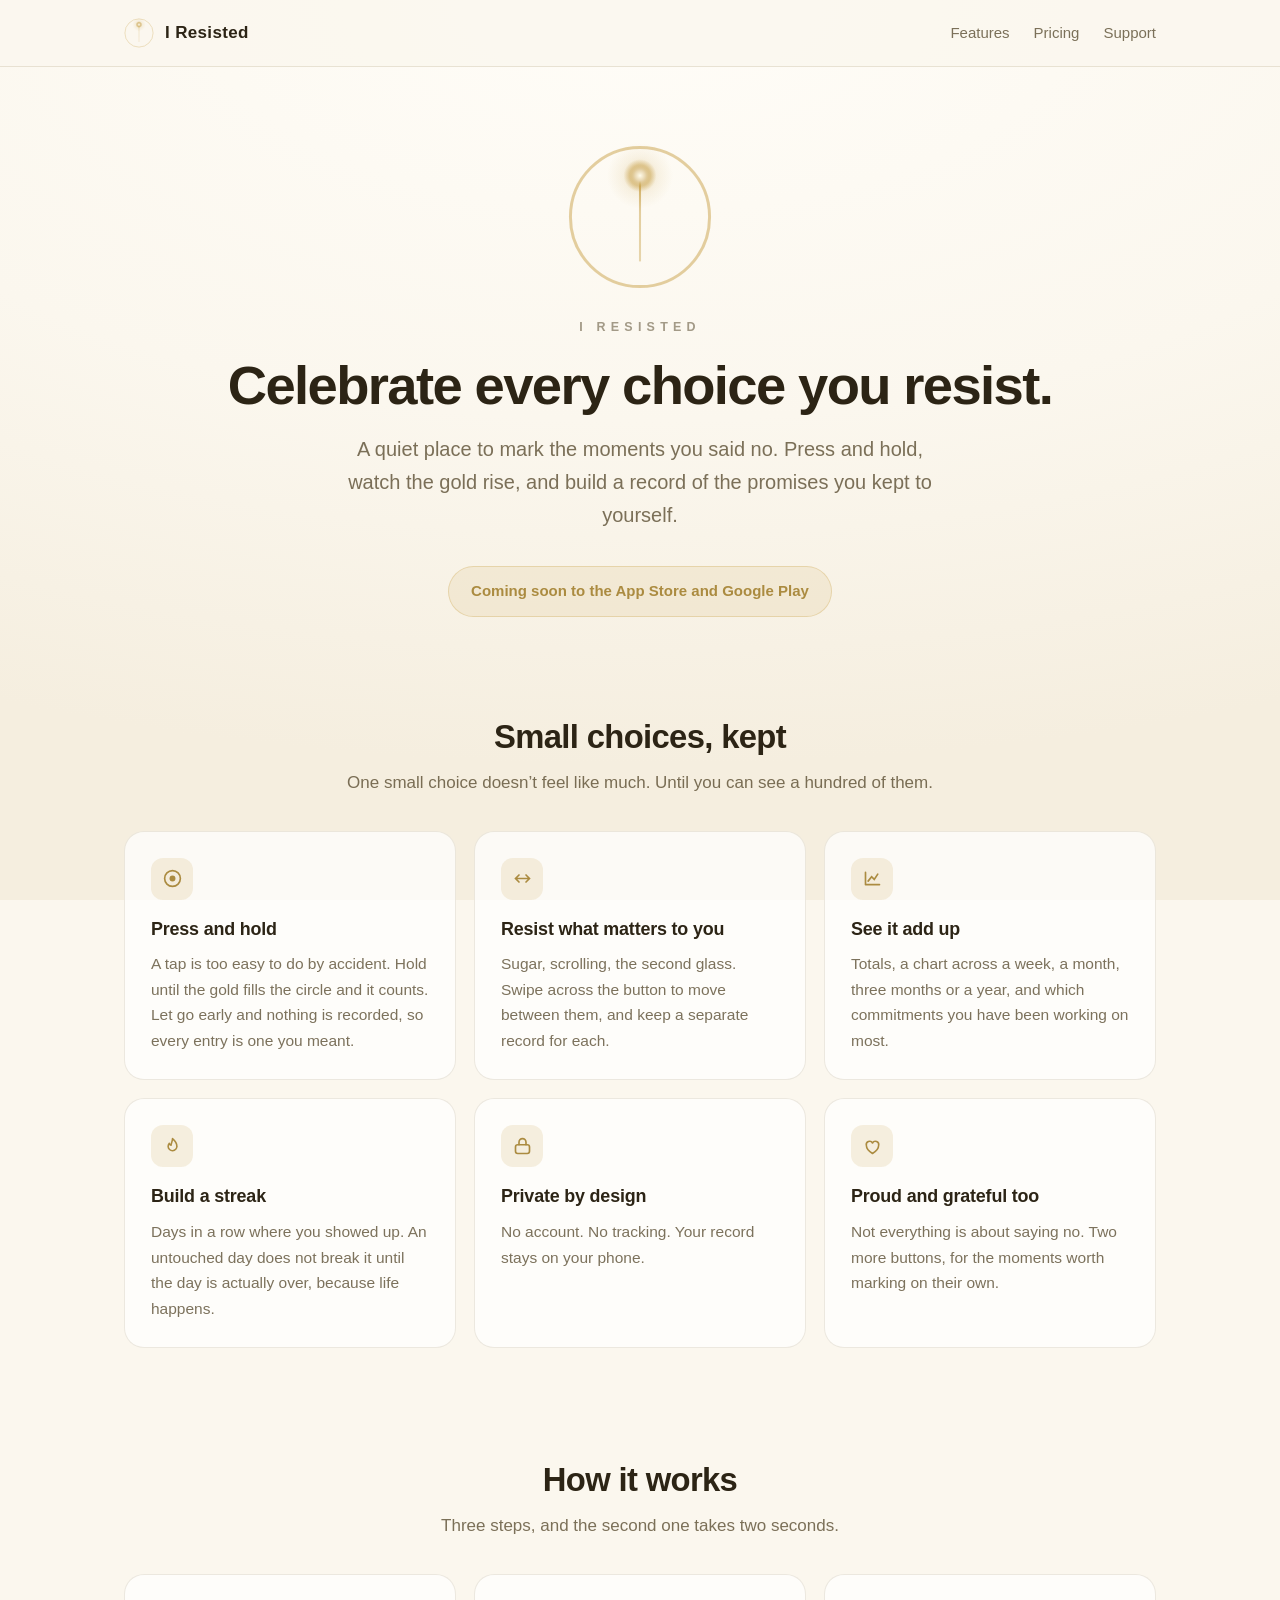
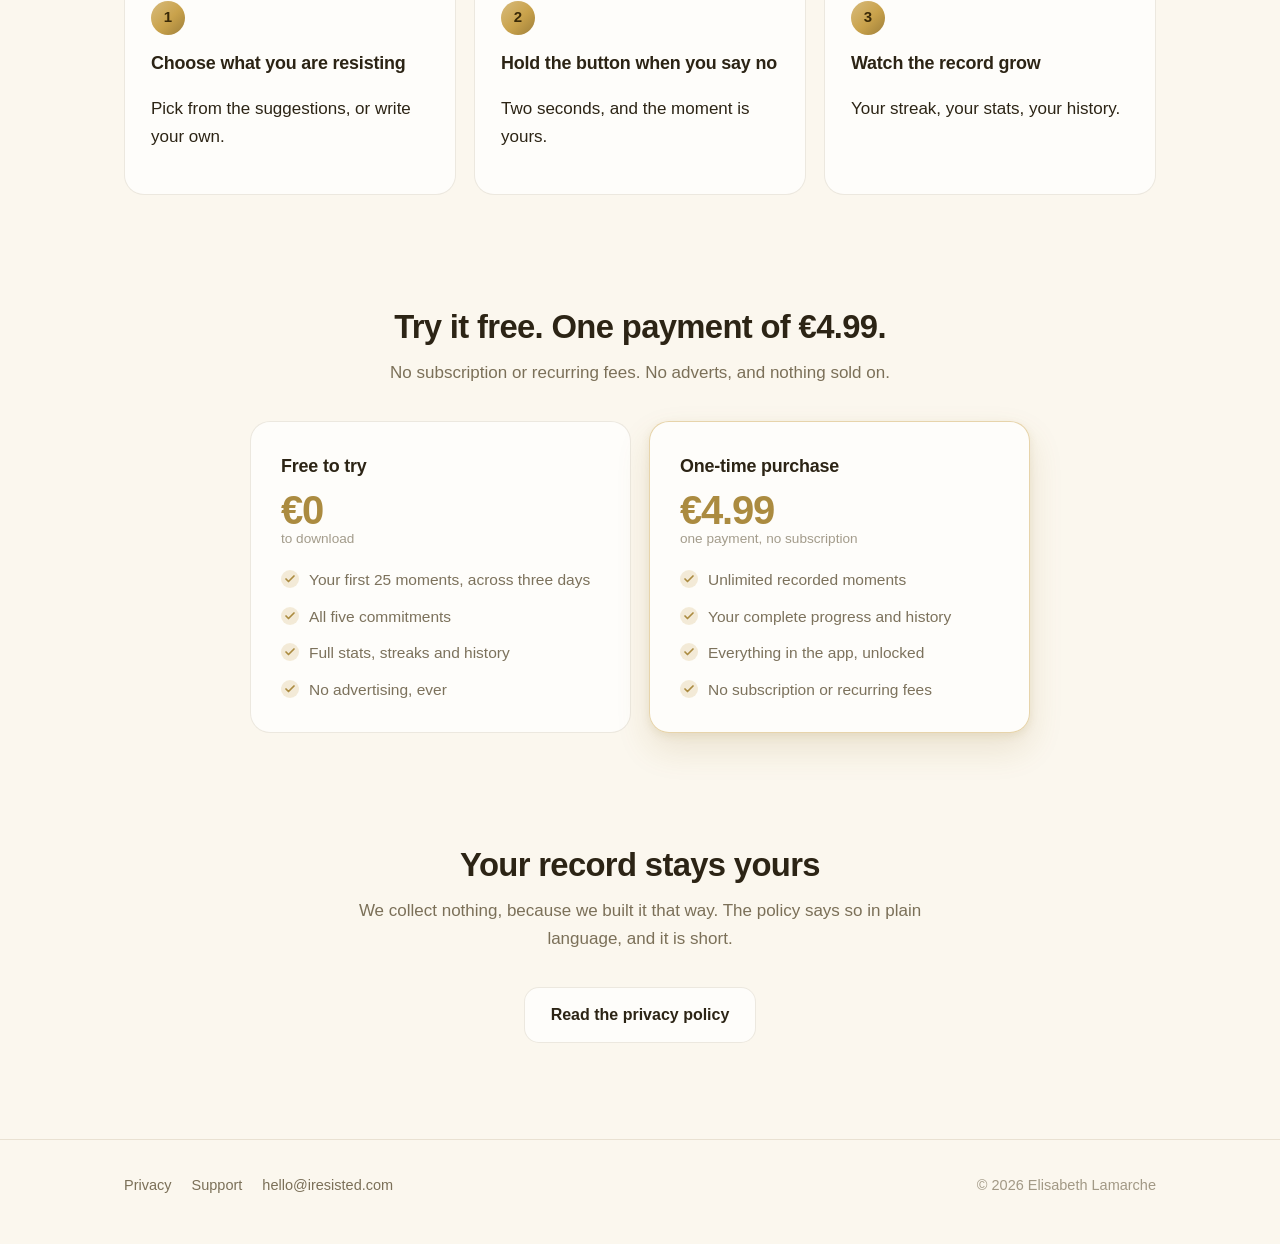
==== commit 31b4da91: "Deploy latest website build" ====
--- a/index.html
+++ b/index.html
@@ -1 +1 @@
-<!DOCTYPE html><html lang="en"><head><meta charSet="utf-8"/><meta name="viewport" content="width=device-width, initial-scale=1"/><link rel="stylesheet" href="/_next/static/chunks/3rb5ybt2e_jao.css" data-precedence="next"/><link rel="preload" as="script" fetchPriority="low" href="/_next/static/chunks/20uppd860h-ku.js"/><script src="/_next/static/chunks/2xualiaipv8ht.js" async=""></script><script src="/_next/static/chunks/13kk63tjvc54c.js" async=""></script><script src="/_next/static/chunks/0-73rf28wfuxq.js" async=""></script><script src="/_next/static/chunks/turbopack-3azlyg3wgm_xt.js" async=""></script><script src="/_next/static/chunks/1qitnnz-sozg6.js" async="" crossorigin=""></script><meta name="theme-color" content="#FFFDF8" media="(prefers-color-scheme: light)"/><meta name="theme-color" content="#100C08" media="(prefers-color-scheme: dark)"/><title>I Resisted — Celebrate every choice you resist.</title><meta name="description" content="A quiet habit tracker for the moments you say no. Press and hold to record a choice you resisted, build a streak, and watch your self-discipline grow. No accounts, no tracking, no subscription."/><meta name="application-name" content="I Resisted"/><meta name="author" content="Elisabeth Lamarche"/><meta name="keywords" content="habit tracker,self discipline app,resist temptation,break bad habits,sobriety tracker,quit sugar,screen time habits,mindfulness,streak tracker,no subscription app"/><meta name="creator" content="Elisabeth Lamarche"/><meta name="publisher" content="Elisabeth Lamarche"/><meta name="robots" content="index, follow"/><meta name="googlebot" content="index, follow, max-image-preview:large"/><meta name="category" content="health"/><link rel="canonical" href="https://iresisted.com/"/><meta property="og:title" content="I Resisted — Celebrate every choice you resist."/><meta property="og:description" content="A quiet habit tracker for the moments you say no. Press and hold to record a choice you resisted, build a streak, and watch your self-discipline grow. No accounts, no tracking, no subscription."/><meta property="og:url" content="https://iresisted.com/"/><meta property="og:site_name" content="I Resisted"/><meta property="og:locale" content="en_GB"/><meta property="og:image" content="https://iresisted.com/og.png"/><meta property="og:image:width" content="1200"/><meta property="og:image:height" content="630"/><meta property="og:image:alt" content="I Resisted — Celebrate every choice you resist."/><meta property="og:type" content="website"/><meta name="twitter:card" content="summary_large_image"/><meta name="twitter:title" content="I Resisted — Celebrate every choice you resist."/><meta name="twitter:description" content="A quiet habit tracker for the moments you say no. Press and hold to record a choice you resisted, build a streak, and watch your self-discipline grow. No accounts, no tracking, no subscription."/><meta name="twitter:image" content="https://iresisted.com/og.png"/><link rel="icon" href="/icon.svg" type="image/svg+xml"/><link rel="icon" href="/icon.png" type="image/png"/><link rel="apple-touch-icon" href="/apple-touch-icon.png"/><script src="/_next/static/chunks/0cz1d0mv5g_q7.js" noModule=""></script></head><body><div hidden=""><!--$--><!--/$--></div><header class="site"><div class="wrap"><a class="brand" href="/"><svg width="30" height="30" viewBox="0 0 100 100" fill="none" xmlns="http://www.w3.org/2000/svg" role="img" aria-label="I Resisted"><defs><radialGradient id="mark-orb" cx="50%" cy="50%" r="50%"><stop offset="0%" stop-color="#FFFBEA"></stop><stop offset="24%" stop-color="#E7D5AE"></stop><stop offset="48%" stop-color="#C9A24B" stop-opacity="0.5"></stop><stop offset="74%" stop-color="#C9A24B" stop-opacity="0"></stop></radialGradient><radialGradient id="mark-glow" cx="50%" cy="50%" r="50%"><stop offset="0%" stop-color="#C9A24B" stop-opacity="0.33"></stop><stop offset="42%" stop-color="#C9A24B" stop-opacity="0.1"></stop><stop offset="72%" stop-color="#C9A24B" stop-opacity="0"></stop></radialGradient><linearGradient id="mark-beam" x1="0" y1="0" x2="0" y2="1"><stop offset="0%" stop-color="#C9A24B" stop-opacity="0.95"></stop><stop offset="45%" stop-color="#C9A24B" stop-opacity="0.5"></stop><stop offset="100%" stop-color="#C9A24B" stop-opacity="0.42"></stop></linearGradient></defs><circle cx="50" cy="22" r="31" fill="url(#mark-glow)"></circle><rect x="49.3" y="20" width="1.4" height="60" fill="url(#mark-beam)"></rect><circle cx="50" cy="50" r="47" stroke="#C9A24B" stroke-opacity="0.5" stroke-width="2"></circle><circle cx="50" cy="22" r="15" fill="url(#mark-orb)"></circle></svg><span>I Resisted</span></a><nav class="site" aria-label="Main"><a href="/#features">Features</a><a href="/#pricing">Pricing</a><a href="/support/">Support</a></nav></div></header><main><section class="hero"><div class="wrap"><svg class="mark" width="148" height="148" viewBox="0 0 100 100" fill="none" xmlns="http://www.w3.org/2000/svg" role="img" aria-label="I Resisted"><defs><radialGradient id="mark-orb" cx="50%" cy="50%" r="50%"><stop offset="0%" stop-color="#FFFBEA"></stop><stop offset="24%" stop-color="#E7D5AE"></stop><stop offset="48%" stop-color="#C9A24B" stop-opacity="0.5"></stop><stop offset="74%" stop-color="#C9A24B" stop-opacity="0"></stop></radialGradient><radialGradient id="mark-glow" cx="50%" cy="50%" r="50%"><stop offset="0%" stop-color="#C9A24B" stop-opacity="0.33"></stop><stop offset="42%" stop-color="#C9A24B" stop-opacity="0.1"></stop><stop offset="72%" stop-color="#C9A24B" stop-opacity="0"></stop></radialGradient><linearGradient id="mark-beam" x1="0" y1="0" x2="0" y2="1"><stop offset="0%" stop-color="#C9A24B" stop-opacity="0.95"></stop><stop offset="45%" stop-color="#C9A24B" stop-opacity="0.5"></stop><stop offset="100%" stop-color="#C9A24B" stop-opacity="0.42"></stop></linearGradient></defs><circle cx="50" cy="22" r="31" fill="url(#mark-glow)"></circle><rect x="49.3" y="20" width="1.4" height="60" fill="url(#mark-beam)"></rect><circle cx="50" cy="50" r="47" stroke="#C9A24B" stroke-opacity="0.5" stroke-width="2"></circle><circle cx="50" cy="22" r="15" fill="url(#mark-orb)"></circle></svg><p class="eyebrow">I Resisted</p><h1>Celebrate every choice you resist.</h1><p class="lede">A quiet place to mark the moments you said no. Press and hold, watch the gold rise, and build a record of the promises you kept to yourself.</p><p class="coming">Coming soon to the App Store and Google Play</p></div></section><section id="features"><div class="wrap"><div class="center"><h2>Small choices, kept</h2><p class="section-lede">One small choice doesn’t feel like much. Until you can see a hundred of them.</p></div><div class="grid"><article class="card"><div class="icon" aria-hidden="true"><svg viewBox="0 0 24 24" fill="none" stroke="currentColor" stroke-width="1.9"><circle cx="12" cy="12" r="9"></circle><circle cx="12" cy="12" r="3.4" fill="currentColor" stroke="none"></circle></svg></div><h3>Press and hold</h3><p>A tap is too easy to do by accident. Hold until the gold fills the circle and it counts. Let go early and nothing is recorded, so every entry is one you meant.</p></article><article class="card"><div class="icon" aria-hidden="true"><svg viewBox="0 0 24 24" fill="none" stroke="currentColor" stroke-width="1.9" stroke-linecap="round"><path d="M4 12h16M8 8l-4 4 4 4M16 8l4 4-4 4"></path></svg></div><h3>Resist what matters to you</h3><p>Sugar, scrolling, the second glass. Swipe across the button to move between them, and keep a separate record for each.</p></article><article class="card"><div class="icon" aria-hidden="true"><svg viewBox="0 0 24 24" fill="none" stroke="currentColor" stroke-width="1.9" stroke-linecap="round"><path d="M4 19V5M4 19h16"></path><path d="M7 15l4-5 3 3 4-6"></path></svg></div><h3>See it add up</h3><p>Totals, a chart across a week, a month, three months or a year, and which commitments you have been working on most.</p></article><article class="card"><div class="icon" aria-hidden="true"><svg viewBox="0 0 24 24" fill="none" stroke="currentColor" stroke-width="1.8" stroke-linejoin="round"><path d="M12 3s5 4.2 5 8.6A5 5 0 0 1 7 12c0-1.4.6-2.6 1.4-3.6.3 1.3 1 2 1.9 2.2C10.6 8 12 6 12 3Z"></path></svg></div><h3>Build a streak</h3><p>Days in a row where you showed up. An untouched day does not break it until the day is actually over, because life happens.</p></article><article class="card"><div class="icon" aria-hidden="true"><svg viewBox="0 0 24 24" fill="none" stroke="currentColor" stroke-width="1.9"><rect x="4" y="10" width="16" height="10" rx="2.5"></rect><path d="M8 10V7a4 4 0 0 1 8 0v3" stroke-linecap="round"></path></svg></div><h3>Private by design</h3><p>No account. No tracking. Your record stays on your phone.</p></article><article class="card"><div class="icon" aria-hidden="true"><svg viewBox="0 0 24 24" fill="none" stroke="currentColor" stroke-width="1.8" stroke-linejoin="round"><path d="M12 20s-7-4.4-7-9.2A3.8 3.8 0 0 1 12 8a3.8 3.8 0 0 1 7 2.8C19 15.6 12 20 12 20Z"></path></svg></div><h3>Proud and grateful too</h3><p>Not everything is about saying no. Two more buttons, for the moments worth marking on their own.</p></article></div></div></section><section id="how"><div class="wrap"><div class="center"><h2>How it works</h2><p class="section-lede">Three steps, and the second one takes two seconds.</p></div><ol class="steps"><li><h3>Choose what you are resisting</h3><p>Pick from the suggestions, or write your own.</p></li><li><h3>Hold the button when you say no</h3><p>Two seconds, and the moment is yours.</p></li><li><h3>Watch the record grow</h3><p>Your streak, your stats, your history.</p></li></ol></div></section><section id="pricing"><div class="wrap"><div class="center"><h2>Try it free. Keep it forever for <!-- -->€4.99<!-- -->.</h2><p class="section-lede">No subscriptions. Ever. No adverts, and nothing sold on.</p></div><div class="tiers"><div class="tier"><h3>Free to try</h3><p class="price">€0<small>to download</small></p><ul class="ticks"><li>Your first 25 moments, across three days</li><li>All five commitments</li><li>Full stats, streaks and history</li><li>No advertising, ever</li></ul></div><div class="tier featured"><h3>Lifetime</h3><p class="price">€4.99<small>one payment, yours forever</small></p><ul class="ticks"><li>Unlimited recorded moments</li><li>Your complete progress and history</li><li>All future updates included</li><li>No subscriptions. Ever.</li></ul></div></div></div></section><section class="center"><div class="wrap narrow"><h2>Your record stays yours</h2><p class="section-lede">We collect nothing, because we built it that way. The policy says so in plain language, and it is short.</p><a class="btn btn-quiet" href="/privacy/">Read the privacy policy</a></div></section><!--$--><!--/$--></main><footer class="site"><div class="wrap"><div><a href="/privacy/">Privacy</a><a href="/support/">Support</a><a href="mailto:hello@iresisted.com">hello@iresisted.com</a></div><div>© <!-- -->2026<!-- --> <!-- -->Elisabeth Lamarche</div></div></footer><script type="application/ld+json">{"@context":"https://schema.org","@type":"SoftwareApplication","name":"I Resisted","description":"A quiet habit tracker for the moments you say no. Press and hold to record a choice you resisted, build a streak, and watch your self-discipline grow. No accounts, no tracking, no subscription.","applicationCategory":"HealthApplication","operatingSystem":"iOS, Android","url":"https://iresisted.com","image":"https://iresisted.com/icon.png","author":{"@type":"Person","name":"Elisabeth Lamarche"},"offers":{"@type":"Offer","price":"4.99","priceCurrency":"EUR","description":"One-time lifetime purchase. Free to download and try."}}</script><script src="/_next/static/chunks/20uppd860h-ku.js" id="_R_" async=""></script><script>(self.__next_f=self.__next_f||[]).push([0])</script><script>self.__next_f.push([1,"1:\"$Sreact.fragment\"\n2:I[54249,[\"/_next/static/chunks/1qitnnz-sozg6.js\"],\"\"]\n3:I[87180,[\"/_next/static/chunks/1qitnnz-sozg6.js\"],\"default\"]\n4:I[42045,[\"/_next/static/chunks/1qitnnz-sozg6.js\"],\"default\"]\n7:I[89192,[\"/_next/static/chunks/1qitnnz-sozg6.js\"],\"default\",1]\n:HL[\"/_next/static/chunks/3rb5ybt2e_jao.css\",\"style\"]\n0:{\"P\":null,\"c\":[\"\",\"\"],\"q\":\"\",\"i\":false,\"f\":[[[\"\",{\"children\":[\"__PAGE__\",{},\"$undefined\",\"$undefined\",4608]},\"$undefined\",\"$undefined\",4624],[[\"$\",\"$1\",\"c\",{\"children\":[[[\"$\",\"link\",\"0\",{\"rel\":\"stylesheet\",\"href\":\"/_next/static/chunks/3rb5ybt2e_jao.css\",\"precedence\":\"next\",\"crossOrigin\":\"$undefined\",\"nonce\":\"$undefined\"}],[\"$\",\"script\",\"script-0\",{\"src\":\"/_next/static/chunks/1qitnnz-sozg6.js\",\"async\":true,\"nonce\":\"$undefined\"}]],[\"$\",\"html\",null,{\"lang\":\"en\",\"children\":[\"$\",\"body\",null,{\"children\":[[\"$\",\"header\",null,{\"className\":\"site\",\"children\":[\"$\",\"div\",null,{\"className\":\"wrap\",\"children\":[[\"$\",\"$L2\",null,{\"href\":\"/\",\"className\":\"brand\",\"children\":[[\"$\",\"svg\",null,{\"className\":\"$undefined\",\"width\":30,\"height\":30,\"viewBox\":\"0 0 100 100\",\"fill\":\"none\",\"xmlns\":\"http://www.w3.org/2000/svg\",\"role\":\"img\",\"aria-label\":\"I Resisted\",\"children\":[[\"$\",\"defs\",null,{\"children\":[[\"$\",\"radialGradient\",null,{\"id\":\"mark-orb\",\"cx\":\"50%\",\"cy\":\"50%\",\"r\":\"50%\",\"children\":[[\"$\",\"stop\",null,{\"offset\":\"0%\",\"stopColor\":\"#FFFBEA\"}],[\"$\",\"stop\",null,{\"offset\":\"24%\",\"stopColor\":\"#E7D5AE\"}],[\"$\",\"stop\",null,{\"offset\":\"48%\",\"stopColor\":\"#C9A24B\",\"stopOpacity\":\"0.5\"}],[\"$\",\"stop\",null,{\"offset\":\"74%\",\"stopColor\":\"#C9A24B\",\"stopOpacity\":\"0\"}]]}],[\"$\",\"radialGradient\",null,{\"id\":\"mark-glow\",\"cx\":\"50%\",\"cy\":\"50%\",\"r\":\"50%\",\"children\":[[\"$\",\"stop\",null,{\"offset\":\"0%\",\"stopColor\":\"#C9A24B\",\"stopOpacity\":\"0.33\"}],[\"$\",\"stop\",null,{\"offset\":\"42%\",\"stopColor\":\"#C9A24B\",\"stopOpacity\":\"0.1\"}],[\"$\",\"stop\",null,{\"offset\":\"72%\",\"stopColor\":\"#C9A24B\",\"stopOpacity\":\"0\"}]]}],[\"$\",\"linearGradient\",null,{\"id\":\"mark-beam\",\"x1\":\"0\",\"y1\":\"0\",\"x2\":\"0\",\"y2\":\"1\",\"children\":[[\"$\",\"stop\",null,{\"offset\":\"0%\",\"stopColor\":\"#C9A24B\",\"stopOpacity\":\"0.95\"}],[\"$\",\"stop\",null,{\"offset\":\"45%\",\"stopColor\":\"#C9A24B\",\"stopOpacity\":\"0.5\"}],[\"$\",\"stop\",null,{\"offset\":\"100%\",\"stopColor\":\"#C9A24B\",\"stopOpacity\":\"0.42\"}]]}]]}],[\"$\",\"circle\",null,{\"cx\":\"50\",\"cy\":\"22\",\"r\":\"31\",\"fill\":\"url(#mark-glow)\"}],[\"$\",\"rect\",null,{\"x\":\"49.3\",\"y\":\"20\",\"width\":\"1.4\",\"height\":\"60\",\"fill\":\"url(#mark-beam)\"}],[\"$\",\"circle\",null,{\"cx\":\"50\",\"cy\":\"50\",\"r\":\"47\",\"stroke\":\"#C9A24B\",\"strokeOpacity\":\"0.5\",\"strokeWidth\":\"2\"}],[\"$\",\"circle\",null,{\"cx\":\"50\",\"cy\":\"22\",\"r\":\"15\",\"fill\":\"url(#mark-orb)\"}]]}],[\"$\",\"span\",null,{\"children\":\"I Resisted\"}]]}],[\"$\",\"nav\",null,{\"className\":\"site\",\"aria-label\":\"Main\",\"children\":[[\"$\",\"$L2\",null,{\"href\":\"/#features\",\"children\":\"Features\"}],[\"$\",\"$L2\",null,{\"href\":\"/#pricing\",\"children\":\"Pricing\"}],[\"$\",\"$L2\",null,{\"href\":\"/support\",\"children\":\"Support\"}]]}]]}]}],[\"$\",\"main\",null,{\"children\":[\"$\",\"$L3\",null,{\"parallelRouterKey\":\"children\",\"error\":\"$undefined\",\"errorStyles\":\"$undefined\",\"errorScripts\":\"$undefined\",\"template\":[\"$\",\"$L4\",null,{}],\"templateStyles\":\"$undefined\",\"templateScripts\":\"$undefined\",\"notFound\":[[[\"$\",\"title\",null,{\"children\":\"404: This page could not be found.\"}],[\"$\",\"div\",null,{\"style\":{\"fontFamily\":\"system-ui,\\\"Segoe UI\\\",Roboto,Helvetica,Arial,sans-serif,\\\"Apple Color Emoji\\\",\\\"Segoe UI Emoji\\\"\",\"height\":\"100vh\",\"textAlign\":\"center\",\"display\":\"flex\",\"flexDirection\":\"column\",\"alignItems\":\"center\",\"justifyContent\":\"center\"},\"children\":[\"$\",\"div\",null,{\"children\":[[\"$\",\"style\",null,{\"dangerouslySetInnerHTML\":{\"__html\":\"body{color:#000;background:#fff;margin:0}.next-error-h1{border-right:1px solid rgba(0,0,0,.3)}@media (prefers-color-scheme:dark){body{color:#fff;background:#000}.next-error-h1{border-right:1px solid rgba(255,255,255,.3)}}\"}}],[\"$\",\"h1\",null,{\"className\":\"next-error-h1\",\"style\":{\"display\":\"inline-block\",\"margin\":\"0 20px 0 0\",\"padding\":\"0 23px 0 0\",\"fontSize\":24,\"fontWeight\":500,\"verticalAlign\":\"top\",\"lineHeight\":\"49px\"},\"children\":404}],[\"$\",\"div\",null,{\"style\":{\"display\":\"inline-block\"},\"children\":[\"$\",\"h2\",null,{\"style\":{\"fontSize\":14,\"fontWeight\":400,\"lineHeight\":\"49px\",\"margin\":0},\"children\":\"This page could not be found.\"}]}]]}]}]],[]],\"forbidden\":\"$undefined\",\"unauthorized\":\"$undefined\"}]}],[\"$\",\"footer\",null,{\"className\":\"site\",\"children\":[\"$\",\"div\",null,{\"className\":\"wrap\",\"children\":[[\"$\",\"div\",null,{\"children\":[[\"$\",\"$L2\",null,{\"href\":\"/privacy\",\"children\":\"Privacy\"}],[\"$\",\"$L2\",null,{\"href\":\"/support\",\"children\":\"Support\"}],[\"$\",\"a\",null,{\"href\":\"mailto:hello@iresisted.com\",\"children\":\"hello@iresisted.com\"}]]}],[\"$\",\"div\",null,{\"children\":[\"© \",2026,\" \",\"Elisabeth Lamarche\"]}]]}]}],[\"$\",\"script\",null,{\"type\":\"application/ld+json\",\"dangerouslySetInnerHTML\":{\"__html\":\"{\\\"@context\\\":\\\"https://schema.org\\\",\\\"@type\\\":\\\"SoftwareApplication\\\",\\\"name\\\":\\\"I Resisted\\\",\\\"description\\\":\\\"A quiet habit tracker for the moments you say no. Press and hold to record a choice you resisted, build a streak, and watch your self-discipline grow. No accounts, no tracking, no subscription.\\\",\\\"applicationCategory\\\":\\\"HealthApplication\\\",\\\"operatingSystem\\\":\\\"iOS, Android\\\",\\\"url\\\":\\\"https://iresisted.com\\\",\\\"image\\\":\\\"https://iresisted.com/icon.png\\\",\\\"author\\\":{\\\"@type\\\":\\\"Person\\\",\\\"name\\\":\\\"Elisabeth Lamarche\\\"},\\\"offers\\\":{\\\"@type\\\":\\\"Offer\\\",\\\"price\\\":\\\"4.99\\\",\\\"priceCurrency\\\":\\\"EUR\\\",\\\"description\\\":\\\"One-time lifetime purchase. Free to download and try.\\\"}}\"}}]]}]}]]}],{\"children\":[\"$L5\",{},null,false,null]},null,false,null],\"$L6\",false]],\"m\":\"$undefined\",\"G\":[\"$7\",[\"$L8\"]],\"S\":true,\"h\":null,\"r\":\"$undefined\",\"s\":\"$undefined\",\"a\":\"$undefined\",\"l\":\"$undefined\",\"p\":\"$undefined\",\"d\":\"$undefined\",\"b\":\"lLJ6xe5uo-B5BL1KIiHQR\"}\nf:I[19400,[\"/_next/static/chunks/1qitnnz-sozg6.js\"],\"ViewportBoundary\"]\n11:I[19400,[\"/_next/static/chunks/1qitnnz-sozg6.js\"],\"MetadataBoundary\"]\n12:\"$Sreact.suspense\"\n5:[\"$\",\"$1\",\"c\",{\"children\":[[[\"$\",\"section\",null,{\"className\":\"hero\",\"children\":[\"$\",\"div\",null,{\"className\":\"wrap\",\"children\":[[\"$\",\"svg\",null,{\"className\":\"mark\",\"width\":148,\"height\":148,\"viewBox\":\"0 0 100 100\",\"fill\":\"none\",\"xmlns\":\"http://www.w3.org/2000/svg\",\"role\":\"img\",\"aria-label\":\"I Resisted\",\"children\":[[\"$\",\"defs\",null,{\"children\":[[\"$\",\"radialGradient\",null,{\"id\":\"mark-orb\",\"cx\":\"50%\",\"cy\":\"50%\",\"r\":\"50%\",\"children\":[[\"$\",\"stop\",null,{\"offset\":\"0%\",\"stopColor\":\"#FFFBEA\"}],[\"$\",\"stop\",null,{\"offset\":\"24%\",\"stopColor\":\"#E7D5AE\"}],[\"$\",\"stop\",null,{\"offset\":\"48%\",\"stopColor\":\"#C9A24B\",\"stopOpacity\":\"0.5\"}],[\"$\",\"stop\",null,{\"offset\":\"74%\",\"stopColor\":\"#C9A24B\",\"stopOpacity\":\"0\"}]]}],[\"$\",\"radialGradient\",null,{\"id\":\"mark-glow\",\"cx\":\"50%\",\"cy\":\"50%\",\"r\":\"50%\",\"children\":[[\"$\",\"stop\",null,{\"offset\":\"0%\",\"stopColor\":\"#C9A24B\",\"stopOpacity\":\"0.33\"}],[\"$\",\"stop\",null,{\"offset\":\"42%\",\"stopColor\":\"#C9A24B\",\"stopOpacity\":\"0.1\"}],[\"$\",\"stop\",null,{\"offset\":\"72%\",\"stopColor\":\"#C9A24B\",\"stopOpacity\":\"0\"}]]}],[\"$\",\"linearGradient\",null,{\"id\":\"mark-beam\",\"x1\":\"0\",\"y1\":\"0\",\"x2\":\"0\",\"y2\":\"1\",\"children\":[[\"$\",\"stop\",null,{\"offset\":\"0%\",\"stopColor\":\"#C9A24B\",\"stopOpacity\":\"0.95\"}],[\"$\",\"stop\",null,{\"offset\":\"45%\",\"stopColor\":\"#C9A24B\",\"stopOpacity\":\"0.5\"}],[\"$\",\"stop\",null,{\"offset\":\"100%\",\"stopColor\":\"#C9A24B\",\"stopOpacity\":\"0.42\"}]]}]]}],[\"$\",\"circle\",null,{\"cx\":\"50\",\"cy\":\"22\",\"r\":\"31\",\"fill\":\"url(#mark-glow)\"}],[\"$\",\"rect\",null,{\"x\":\"49.3\",\"y\":\"20\",\"width\":\"1.4\",\"height\":\"60\",\"fill\":\"url(#mark-beam)\"}],[\"$\",\"circle\",null,{\"cx\":\"50\",\"cy\":\"50\",\"r\":\"47\",\"stroke\":\"#C9A24B\",\"strokeOpacity\":\"0.5\",\"strokeWidth\":\"2\"}],[\"$\",\"circle\",null,{\"cx\":\"50\",\"cy\":\"22\",\"r\":\"15\",\"fill\":\"url(#mark-orb)\"}]]}],[\"$\",\"p\",null,{\"className\":\"eyebrow\",\"children\":\"I Resisted\"}],[\"$\",\"h1\",null,{\"children\":\"Celebrate every choice you resist.\"}],[\"$\",\"p\",null,{\"className\":\"lede\",\"children\":\"A quiet place to mark the moments you said no. Press and hold, watch the gold rise, and build a record of the promises you kept to yourself.\"}],[\"$\",\"p\",null,{\"className\":\"coming\",\"children\":\"Coming soon to the App Store and Google Play\"}]]}]}],[\"$\",\"section\",null,{\"id\":\"features\",\"children\":[\"$\",\"div\",null,{\"className\":\"wrap\",\"children\":[[\"$\",\"div\",null,{\"className\":\"center\",\"children\":[[\"$\",\"h2\",null,{\"children\":\"Small choices, kept\"}],[\"$\",\"p\",null,{\"className\":\"section-lede\",\"children\":\"One small choice doesn’t feel like much. Until you can see a hundred of them.\"}]]}],[\"$\",\"div\",null,{\"className\":\"grid\",\"children\":[[\"$\",\"article\",\"Press and hold\",{\"className\":\"card\",\"children\":[[\"$\",\"div\",null,{\"className\":\"icon\",\"aria-hidden\":\"true\",\"children\":[\"$\",\"svg\",null,{\"viewBox\":\"0 0 24 24\",\"fill\":\"none\",\"stroke\":\"currentColor\",\"strokeWidth\":\"1.9\",\"children\":[[\"$\",\"circle\",null,{\"cx\":\"12\",\"cy\":\"12\",\"r\":\"9\"}],[\"$\",\"circle\",null,{\"cx\":\"12\",\"cy\":\"12\",\"r\":\"3.4\",\"fill\":\"currentColor\",\"stroke\":\"none\"}]]}]}],[\"$\",\"h3\",null,{\"children\":\"Press and hold\"}],[\"$\",\"p\",null,{\"children\":\"A tap is too easy to do by accident. Hold until the gold fills the circle and it counts. Let go early and nothing is recorded, so every entry is one you meant.\"}]]}],[\"$\",\"article\",\"Resist what matters to you\",{\"className\":\"card\",\"children\":[[\"$\",\"div\",null,{\"className\":\"icon\",\"aria-hidden\":\"true\",\"children\":[\"$\",\"svg\",null,{\"viewBox\":\"0 0 24 24\",\"fill\":\"none\",\"stroke\":\"currentColor\",\"strokeWidth\":\"1.9\",\"strokeLinecap\":\"round\",\"children\":[\"$\",\"path\",null,{\"d\":\"M4 12h16M8 8l-4 4 4 4M16 8l4 4-4 4\"}]}]}],[\"$\",\"h3\",null,{\"children\":\"Resist what matters to you\"}],[\"$\",\"p\",null,{\"children\":\"Sugar, scrolling, the second glass. Swipe across the button to move between them, and keep a separate record for each.\"}]]}],[\"$\",\"article\",\"See it add up\",{\"className\":\"card\",\"children\":[[\"$\",\"div\",null,{\"className\":\"icon\",\"aria-hidden\":\"true\",\"children\":[\"$\",\"svg\",null,{\"viewBox\":\"0 0 24 24\",\"fill\":\"none\",\"stroke\":\"currentColor\",\"strokeWidth\":\"1.9\",\"strokeLinecap\":\"round\",\"children\":[[\"$\",\"path\",null,{\"d\":\"M4 19V5M4 19h16\"}],[\"$\",\"path\",null,{\"d\":\"M7 15l4-5 3 3 4-6\"}]]}]}],[\"$\",\"h3\",null,{\"children\":\"See it add up\"}],[\"$\",\"p\",null,{\"children\":\"Totals, a chart across a week, a month, three months or a year, and which commitments you have been working on most.\"}]]}],[\"$\",\"article\",\"Build a streak\",{\"className\":\"card\",\"children\":[[\"$\",\"div\",null,{\"className\":\"icon\",\"aria-hidden\":\"true\",\"children\":[\"$\",\"svg\",null,{\"viewBox\":\"0 0 24 24\",\"fill\":\"none\",\"stroke\":\"currentColor\",\"strokeWidth\":\"1.8\",\"strokeLinejoin\":\"round\",\"children\":[\"$\",\"path\",null,{\"d\":\"M12 3s5 4.2 5 8.6A5 5 0 0 1 7 12c0-1.4.6-2.6 1.4-3.6.3 1.3 1 2 1.9 2.2C10.6 8 12 6 12 3Z\"}]}]}],[\"$\",\"h3\",null,{\"children\":\"Build a streak\"}],[\"$\",\"p\",null,{\"children\":\"Days in a row where you showed up. An untouched day does not break it until the day is actually over, because life happens.\"}]]}],\"$L9\",\"$La\"]}]]}]}],\"$Lb\",\"$Lc\",\"$Ld\"],null,\"$Le\"]}]\n6:[\"$\",\"$1\",\"h\",{\"children\":[null,[\"$\",\"$Lf\",null,{\"children\":\"$L10\"}],[\"$\",\"div\",null,{\"hidden\":true,\"children\":[\"$\",\"$L11\",null,{\"children\":[\"$\",\"$12\",null,{\"name\":\"Next.Metadata\",\"children\":\"$L13\"}]}]}],null]}]\n8:[\"$\",\"link\",\"0\",{\"rel\":\"stylesheet\",\"href\":\"/_next/static/chunks/3rb5ybt2e_jao.css\",\"precedence\":\"next\",\"crossOrigin\":\"$undefined\",\"nonce\":\"$undefined\"}]\n14:I[19400,[\"/_next/static/chunks/1qitnnz-sozg6.js\"],\"OutletBoundary\"]\n9:[\"$\",\"article\",\"Private by design\",{\"className\":\"card\",\"children\":[[\"$\",\"div\",null,{\"className\":\"icon\",\"aria-hidden\":\"true\",\"children\":[\"$\",\"svg\",null,{\"viewBox\":\"0 0 24 24\",\"fill\":\"none\",\"stroke\":\"currentColor\",\"strokeWidth\":\"1.9\",\"children\":[[\"$\",\"rect\",null,{\"x\":\"4\",\"y\":\"10\",\"width\":\"16\",\"height\":\"10\",\"rx\":\"2.5\"}],[\"$\",\"path\",null,{\"d\":\"M8 10V7a4 4 0 0 1 8 0v3\",\"strokeLinecap\":\"round\"}]]}]}],[\"$\",\"h3\",null,{\"children\":\"Private by design\"}],[\"$\",\"p\",null,{\"children\":\"No account. No tracking. Your record stays on your phone.\"}]]}]\na:[\"$\",\"article\",\"Proud and grateful too\",{\"className\":\"card\",\"children\":[[\"$\",\"div\",null,{\"className\":\"icon\",\"aria-hidden\":\"true\",\"children\":[\"$\",\"svg\",null,{\"viewBox\":\"0 0 24 24\",\"fill\":\"none\",\"stroke\":\"currentColor\",\"strokeWidth\":\"1.8\",\"strokeLinejoin\":\"round\",\"children\":[\"$\",\"path\",null,{\"d\":\"M12 20s-7-4.4-7-9.2A3.8 3.8 0 0 1 12 8a3.8 3.8 0 0 1 7 2.8C19 15.6 12 20 12 20Z\"}]}]}],[\"$\",\"h3\",null,{\"children\":\"Proud and grateful too\"}],[\"$\",\"p\",null,{\"children\":\"Not everything is about saying no. Two more buttons, for the moments worth marking on their own.\"}]]}]\nb:[\"$\",\"section\",null,{\"id\":\"how\",\"children\":[\"$\",\"div\",null,{\"className\":\"wrap\",\"children\":[[\"$\",\"div\",null,{\"className\":\"center\",\"children\":[[\"$\",\"h2\",null,{\"children\":\"How it works\"}],[\"$\",\"p\",null,{\"className\":\"section-lede\",\"children\":\"Three steps, and the second one takes two seconds.\"}]]}],[\"$\",\"ol\",null,{\"className\":\"steps\",\"children\":[[\"$\",\"li\",\"Choose what you are resisting\",{\"children\":[[\"$\",\"h3\",null,{\"children\":\"Choose what you are resisting\"}],[\"$\",\"p\",null,{\"children\":\"Pick from the suggestions, or write your own.\"}]]}],[\"$\",\"li\",\"Hold the button when you say no\",{\"children\":[[\"$\",\"h3\",null,{\"children\":\"Hold the button when you say no\"}],[\"$\",\"p\",null,{\"children\":\"Two seconds, and the moment is yours.\"}]]}],[\"$\",\"li\",\"Watch the record grow\",{\"children\":[[\"$\",\"h3\",null,{\"children\":\"Watch the record grow\"}],[\"$\",\"p\",null,{\"children\":\"Your streak, your stats, your history.\"}]]}]]}]]}]}]\nc:[\"$\",\"section\",null,{\"id\":\"pricing\",\"children\":[\"$\",\"div\",null,{\"className\":\"wrap\",\"children\":[[\"$\",\"div\",null,{\"className\":\"center\",\"children\":[[\"$\",\"h2\",null,{\"children\":[\"Try it free. Keep it forever for \",\"€4.99\",\".\"]}],[\"$\",\"p\",null,{\"className\":\"section-lede\",\"children\":\"No subscriptions. Ever. No adverts, and nothing sold on.\"}]]}],[\"$\",\"div\",null,{\"className\":\"tiers\",\"children\":[[\"$\",\"div\",null,{\"className\":\"tier\",\"children\":[[\"$\",\"h3\",null,{\"children\":\"Free to try\"}],[\"$\",\"p\",null,{\"className\":\"price\",\"children\":[\"€0\",[\"$\",\"small\",null,{\"children\":\"to download\"}]]}],[\"$\",\"ul\",null,{\"className\":\"ticks\",\"children\":[[\"$\",\"li\",null,{\"children\":\"Your first 25 moments, across three days\"}],[\"$\",\"li\",null,{\"children\":\"All five commitments\"}],[\"$\",\"li\",null,{\"children\":\"Full stats, streaks and history\"}],[\"$\",\"li\",null,{\"children\":\"No advertising, ever\"}]]}]]}],[\"$\",\"div\",null,{\"className\":\"tier featured\",\"children\":[[\"$\",\"h3\",null,{\"children\":\"Lifetime\"}],[\"$\",\"p\",null,{\"className\":\"price\",\"children\":[\"€4.99\",[\"$\",\"small\",null,{\"children\":\"one payment, yours forever\"}]]}],[\"$\",\"ul\",null,{\"className\":\"ticks\",\"children\":[[\"$\",\"li\",null,{\"children\":\"Unlimited recorded moments\"}],[\"$\",\"li\",null,{\"children\":\"Your complete progress and history\"}],[\"$\",\"li\",null,{\"children\":\"All future updates included\"}],[\"$\",\"li\",null,{\"children\":\"No subscriptions. Ever.\"}]]}]]}]]}]]}]}]\nd:[\"$\",\"section\",null,{\"className\":\"center\",\"children\":[\"$\",\"div\",null,{\"className\":\"wrap narrow\",\"children\":[[\"$\",\"h2\",null,{\"children\":\"Your record stays yours\"}],[\"$\",\"p\",null,{\"className\":\"section-lede\",\"children\":\"We collect nothing, because we built it that way. The policy says so in plain language, and it is short.\"}],[\"$\",\"$L2\",null,{\"className\":\"btn btn-quiet\",\"href\":\"/privacy\",\"children\":\"Read the privacy policy\"}]]}]}]\ne:[\"$\",\"$L14\",null,{\"children\":[\"$\",\"$12\",null,{\"name\":\"Next.MetadataOutlet\",\"children\":\"$@15\"}]}]\n10:[[\"$\",\"meta\",\"0\",{\"charSet\":\"utf-8\"}],[\"$\",\"meta\",\"1\",{\"name\":\"viewport\",\"content\":\"width=device-width, initial-scale=1\"}],[\"$\",\"meta\",\"2\",{\"name\":\"theme-color\",\"content\":\"#FFFDF8\",\"media\":\"(prefers-color-scheme: light)\"}],[\"$\",\"meta\",\"3\",{\"name\":\"theme-color\",\"content\":\"#100C08\",\"media\":\"(prefers-color-scheme: dark)\"}]]\n16:I[18516,[\"/_next/static/chunks/1qitnnz-sozg6.js\"],\"IconMark\"]\n13:[[\"$\",\"title\",\"0\",{\"children\":\"I Resisted — Celebrate every choice you resist.\"}],[\"$\",\"meta\",\"1\",{\"name\":\"description\",\"content\":\"A quiet habit tracker for the moments you say no. Press and hold to record a choice you resisted, build a streak, and watch your self-discipline grow. No accounts, no tracking, no subscription.\"}],[\"$\",\"meta\",\"2\",{\"name\":\"application-name\",\"content\":\"I Resisted\"}],[\"$\",\"meta\",\"3\",{\"name\":\"author\",\"content\":\"Elisabeth Lamarche\"}],[\"$\",\"meta\",\"4\",{\"name\":\"keywords\",\"content\":\"habit tracker,self discipline app,resist temptation,break bad habits,sobriety tracker,quit sugar,screen time habits,mindfulness,streak tracker,no subscription app\"}],[\"$\",\"meta\",\"5\",{\"name\":\"creator\",\"content\":\"Elisabeth Lamarche\"}],[\"$\",\"meta\",\"6\",{\"name\":\"publisher\",\"content\":\"Elisabeth Lamarche\"}],[\"$\",\"meta\",\"7\",{\"name\":\"robots\",\"content\":\"index, follow\"}],[\"$\",\"meta\",\"8\",{\"name\":\"googlebot\",\"content\":\"index, follow, max-image-preview:large\"}],[\"$\",\"meta\",\"9\",{\"name\":\"category\",\"content\":\"health\"}],[\"$\",\"link\",\"10\",{\"rel\":\"canonical\",\"href\":\"https://iresisted.com/\"}],[\"$\",\"meta\",\"11\",{\"property\":\"og:title\",\"content\":\"I Resisted — Celebrate every choice you resist.\"}],[\"$\",\"meta\",\"12\",{\"property\":\"og:description\",\"content\":\"A quiet habit tracker for the moments you say no. Press and hold to record a choice you resisted, build a streak, and watch your self-discipline grow. No accounts, no tracking, no subscription.\"}],[\"$\",\"meta\",\"13\",{\"property\":\"og:url\",\"content\":\"https://iresisted.com/\"}],[\"$\",\"meta\",\"14\",{\"property\":\"og:site_name\",\"content\":\"I Resisted\"}],[\"$\",\"meta\",\"15\",{\"property\":\"og:locale\",\"content\":\"en_GB\"}],[\"$\",\"meta\",\"16\",{\"property\":\"og:image\",\"content\":\"https://iresisted.com/og.png\"}],[\"$\",\"meta\",\"17\",{\"property\":\"og:image:width\",\"content\":\"1200\"}],[\"$\",\"meta\",\"18\",{\"property\":\"og:image:height\",\"content\":\"630\"}],[\"$\",\"meta\",\"19\",{\"property\":\"og:image:alt\",\"content\":\"I Resisted — Celebrate every choice you resist.\"}],[\"$\",\"meta\",\"20\",{\"property\":\"og:type\",\"content\":\"website\"}],[\"$\",\"meta\",\"21\",{\"name\":\"twitter:card\",\"content\":\"summary_large_image\"}],[\"$\",\"meta\",\"22\",{\"name\":\"twitter:title\",\"content\":\"I Resisted — Celebrate every choice you resist.\"}],[\"$\",\"meta\",\"23\",{\"name\":\"twitter:description\",\"content\":\"A quiet habit tracker for the moments you say no. Press and hold to record a choice you resisted, build a streak, and watch your self-discipline grow. No accounts, no tracking, no subscription.\"}],[\"$\",\"meta\",\"24\",{\"name\":\"twitter:image\",\"content\":\"https://iresisted.com/og.png\"}],[\"$\",\"link\",\"25\",{\"rel\":\"icon\",\"href\":\"/icon.svg\",\"type\":\"image/svg+xml\"}],[\"$\",\"link\",\"26\",{\"rel\":\"icon\",\"href\":\"/icon.png\",\"type\":\"image/png\"}],[\"$\",\"link\",\"27\",{\"rel\":\"apple-touch-icon\",\"href\":\"/apple-touch-icon.png\"}],[\"$\",\"$L16\",\"28\",{}]]\n15:null\n"])</script></body></html>+<!DOCTYPE html><html lang="en"><head><meta charSet="utf-8"/><meta name="viewport" content="width=device-width, initial-scale=1"/><link rel="stylesheet" href="/_next/static/chunks/3rb5ybt2e_jao.css" data-precedence="next"/><link rel="preload" as="script" fetchPriority="low" href="/_next/static/chunks/310vm2bl3xxpt.js"/><script src="/_next/static/chunks/19mx3mg6lkumu.js" async=""></script><script src="/_next/static/chunks/08ttfj81-47mu.js" async=""></script><script src="/_next/static/chunks/1f5ust74o0qp9.js" async=""></script><script src="/_next/static/chunks/turbopack-10fqgcjilzx3r.js" async=""></script><script src="/_next/static/chunks/1mpnoxox0-4cg.js" async="" crossorigin=""></script><meta name="theme-color" content="#FFFDF8" media="(prefers-color-scheme: light)"/><meta name="theme-color" content="#100C08" media="(prefers-color-scheme: dark)"/><title>I Resisted — Celebrate every choice you resist.</title><meta name="description" content="A quiet habit tracker for the moments you say no. Press and hold to record a choice you resisted, build a streak, and watch your self-discipline grow. No accounts, no tracking, no subscription."/><meta name="application-name" content="I Resisted"/><meta name="author" content="Elisabeth Lamarche"/><meta name="keywords" content="habit tracker,self discipline app,resist temptation,break bad habits,sobriety tracker,quit sugar,screen time habits,mindfulness,streak tracker,no subscription app"/><meta name="creator" content="Elisabeth Lamarche"/><meta name="publisher" content="Elisabeth Lamarche"/><meta name="robots" content="index, follow"/><meta name="googlebot" content="index, follow, max-image-preview:large"/><meta name="category" content="health"/><link rel="canonical" href="https://iresisted.com/"/><meta property="og:title" content="I Resisted — Celebrate every choice you resist."/><meta property="og:description" content="A quiet habit tracker for the moments you say no. Press and hold to record a choice you resisted, build a streak, and watch your self-discipline grow. No accounts, no tracking, no subscription."/><meta property="og:url" content="https://iresisted.com/"/><meta property="og:site_name" content="I Resisted"/><meta property="og:locale" content="en_GB"/><meta property="og:image" content="https://iresisted.com/og.png"/><meta property="og:image:width" content="1200"/><meta property="og:image:height" content="630"/><meta property="og:image:alt" content="I Resisted — Celebrate every choice you resist."/><meta property="og:type" content="website"/><meta name="twitter:card" content="summary_large_image"/><meta name="twitter:title" content="I Resisted — Celebrate every choice you resist."/><meta name="twitter:description" content="A quiet habit tracker for the moments you say no. Press and hold to record a choice you resisted, build a streak, and watch your self-discipline grow. No accounts, no tracking, no subscription."/><meta name="twitter:image" content="https://iresisted.com/og.png"/><link rel="icon" href="/icon.svg" type="image/svg+xml"/><link rel="icon" href="/icon.png" type="image/png"/><link rel="apple-touch-icon" href="/apple-touch-icon.png"/><script src="/_next/static/chunks/0cz1d0mv5g_q7.js" noModule=""></script></head><body><div hidden=""><!--$--><!--/$--></div><header class="site"><div class="wrap"><a class="brand" href="/"><svg width="30" height="30" viewBox="0 0 100 100" fill="none" xmlns="http://www.w3.org/2000/svg" role="img" aria-label="I Resisted"><defs><radialGradient id="mark-orb" cx="50%" cy="50%" r="50%"><stop offset="0%" stop-color="#FFFBEA"></stop><stop offset="24%" stop-color="#E7D5AE"></stop><stop offset="48%" stop-color="#C9A24B" stop-opacity="0.5"></stop><stop offset="74%" stop-color="#C9A24B" stop-opacity="0"></stop></radialGradient><radialGradient id="mark-glow" cx="50%" cy="50%" r="50%"><stop offset="0%" stop-color="#C9A24B" stop-opacity="0.33"></stop><stop offset="42%" stop-color="#C9A24B" stop-opacity="0.1"></stop><stop offset="72%" stop-color="#C9A24B" stop-opacity="0"></stop></radialGradient><linearGradient id="mark-beam" x1="0" y1="0" x2="0" y2="1"><stop offset="0%" stop-color="#C9A24B" stop-opacity="0.95"></stop><stop offset="45%" stop-color="#C9A24B" stop-opacity="0.5"></stop><stop offset="100%" stop-color="#C9A24B" stop-opacity="0.42"></stop></linearGradient></defs><circle cx="50" cy="22" r="31" fill="url(#mark-glow)"></circle><rect x="49.3" y="20" width="1.4" height="60" fill="url(#mark-beam)"></rect><circle cx="50" cy="50" r="47" stroke="#C9A24B" stroke-opacity="0.5" stroke-width="2"></circle><circle cx="50" cy="22" r="15" fill="url(#mark-orb)"></circle></svg><span>I Resisted</span></a><nav class="site" aria-label="Main"><a href="/#features">Features</a><a href="/#pricing">Pricing</a><a href="/support/">Support</a></nav></div></header><main><section class="hero"><div class="wrap"><svg class="mark" width="148" height="148" viewBox="0 0 100 100" fill="none" xmlns="http://www.w3.org/2000/svg" role="img" aria-label="I Resisted"><defs><radialGradient id="mark-orb" cx="50%" cy="50%" r="50%"><stop offset="0%" stop-color="#FFFBEA"></stop><stop offset="24%" stop-color="#E7D5AE"></stop><stop offset="48%" stop-color="#C9A24B" stop-opacity="0.5"></stop><stop offset="74%" stop-color="#C9A24B" stop-opacity="0"></stop></radialGradient><radialGradient id="mark-glow" cx="50%" cy="50%" r="50%"><stop offset="0%" stop-color="#C9A24B" stop-opacity="0.33"></stop><stop offset="42%" stop-color="#C9A24B" stop-opacity="0.1"></stop><stop offset="72%" stop-color="#C9A24B" stop-opacity="0"></stop></radialGradient><linearGradient id="mark-beam" x1="0" y1="0" x2="0" y2="1"><stop offset="0%" stop-color="#C9A24B" stop-opacity="0.95"></stop><stop offset="45%" stop-color="#C9A24B" stop-opacity="0.5"></stop><stop offset="100%" stop-color="#C9A24B" stop-opacity="0.42"></stop></linearGradient></defs><circle cx="50" cy="22" r="31" fill="url(#mark-glow)"></circle><rect x="49.3" y="20" width="1.4" height="60" fill="url(#mark-beam)"></rect><circle cx="50" cy="50" r="47" stroke="#C9A24B" stroke-opacity="0.5" stroke-width="2"></circle><circle cx="50" cy="22" r="15" fill="url(#mark-orb)"></circle></svg><p class="eyebrow">I Resisted</p><h1>Celebrate every choice you resist.</h1><p class="lede">A quiet place to mark the moments you said no. Press and hold, watch the gold rise, and build a record of the promises you kept to yourself.</p><p class="coming">Coming soon to the App Store and Google Play</p></div></section><section id="features"><div class="wrap"><div class="center"><h2>Small choices, kept</h2><p class="section-lede">One small choice doesn’t feel like much. Until you can see a hundred of them.</p></div><div class="grid"><article class="card"><div class="icon" aria-hidden="true"><svg viewBox="0 0 24 24" fill="none" stroke="currentColor" stroke-width="1.9"><circle cx="12" cy="12" r="9"></circle><circle cx="12" cy="12" r="3.4" fill="currentColor" stroke="none"></circle></svg></div><h3>Press and hold</h3><p>A tap is too easy to do by accident. Hold until the gold fills the circle and it counts. Let go early and nothing is recorded, so every entry is one you meant.</p></article><article class="card"><div class="icon" aria-hidden="true"><svg viewBox="0 0 24 24" fill="none" stroke="currentColor" stroke-width="1.9" stroke-linecap="round"><path d="M4 12h16M8 8l-4 4 4 4M16 8l4 4-4 4"></path></svg></div><h3>Resist what matters to you</h3><p>Sugar, scrolling, the second glass. Swipe across the button to move between them, and keep a separate record for each.</p></article><article class="card"><div class="icon" aria-hidden="true"><svg viewBox="0 0 24 24" fill="none" stroke="currentColor" stroke-width="1.9" stroke-linecap="round"><path d="M4 19V5M4 19h16"></path><path d="M7 15l4-5 3 3 4-6"></path></svg></div><h3>See it add up</h3><p>Totals, a chart across a week, a month, three months or a year, and which commitments you have been working on most.</p></article><article class="card"><div class="icon" aria-hidden="true"><svg viewBox="0 0 24 24" fill="none" stroke="currentColor" stroke-width="1.8" stroke-linejoin="round"><path d="M12 3s5 4.2 5 8.6A5 5 0 0 1 7 12c0-1.4.6-2.6 1.4-3.6.3 1.3 1 2 1.9 2.2C10.6 8 12 6 12 3Z"></path></svg></div><h3>Build a streak</h3><p>Days in a row where you showed up. An untouched day does not break it until the day is actually over, because life happens.</p></article><article class="card"><div class="icon" aria-hidden="true"><svg viewBox="0 0 24 24" fill="none" stroke="currentColor" stroke-width="1.9"><rect x="4" y="10" width="16" height="10" rx="2.5"></rect><path d="M8 10V7a4 4 0 0 1 8 0v3" stroke-linecap="round"></path></svg></div><h3>Private by design</h3><p>No account. No tracking. Your record stays on your phone.</p></article><article class="card"><div class="icon" aria-hidden="true"><svg viewBox="0 0 24 24" fill="none" stroke="currentColor" stroke-width="1.8" stroke-linejoin="round"><path d="M12 20s-7-4.4-7-9.2A3.8 3.8 0 0 1 12 8a3.8 3.8 0 0 1 7 2.8C19 15.6 12 20 12 20Z"></path></svg></div><h3>Proud and grateful too</h3><p>Not everything is about saying no. Two more buttons, for the moments worth marking on their own.</p></article></div></div></section><section id="how"><div class="wrap"><div class="center"><h2>How it works</h2><p class="section-lede">Three steps, and the second one takes two seconds.</p></div><ol class="steps"><li><h3>Choose what you are resisting</h3><p>Pick from the suggestions, or write your own.</p></li><li><h3>Hold the button when you say no</h3><p>Two seconds, and the moment is yours.</p></li><li><h3>Watch the record grow</h3><p>Your streak, your stats, your history.</p></li></ol></div></section><section id="pricing"><div class="wrap"><div class="center"><h2>Try it free. One payment of <!-- -->€4.99<!-- -->.</h2><p class="section-lede">No subscription or recurring fees. No adverts, and nothing sold on.</p></div><div class="tiers"><div class="tier"><h3>Free to try</h3><p class="price">€0<small>to download</small></p><ul class="ticks"><li>Your first 25 moments, across three days</li><li>All five commitments</li><li>Full stats, streaks and history</li><li>No advertising, ever</li></ul></div><div class="tier featured"><h3>One-time purchase</h3><p class="price">€4.99<small>one payment, no subscription</small></p><ul class="ticks"><li>Unlimited recorded moments</li><li>Your complete progress and history</li><li>Everything in the app, unlocked</li><li>No subscription or recurring fees</li></ul></div></div></div></section><section class="center"><div class="wrap narrow"><h2>Your record stays yours</h2><p class="section-lede">We collect nothing, because we built it that way. The policy says so in plain language, and it is short.</p><a class="btn btn-quiet" href="/privacy/">Read the privacy policy</a></div></section><!--$--><!--/$--></main><footer class="site"><div class="wrap"><div><a href="/privacy/">Privacy</a><a href="/support/">Support</a><a href="mailto:hello@iresisted.com">hello@iresisted.com</a></div><div>© <!-- -->2026<!-- --> <!-- -->Elisabeth Lamarche</div></div></footer><script type="application/ld+json">{"@context":"https://schema.org","@type":"SoftwareApplication","name":"I Resisted","description":"A quiet habit tracker for the moments you say no. Press and hold to record a choice you resisted, build a streak, and watch your self-discipline grow. No accounts, no tracking, no subscription.","applicationCategory":"HealthApplication","operatingSystem":"iOS, Android","url":"https://iresisted.com","image":"https://iresisted.com/icon.png","author":{"@type":"Person","name":"Elisabeth Lamarche"},"offers":{"@type":"Offer","price":"4.99","priceCurrency":"EUR","description":"One-time purchase. No subscription or recurring fees. Free to download and try."}}</script><script src="/_next/static/chunks/310vm2bl3xxpt.js" id="_R_" async=""></script><script>(self.__next_f=self.__next_f||[]).push([0])</script><script>self.__next_f.push([1,"1:\"$Sreact.fragment\"\n2:I[22016,[\"/_next/static/chunks/1mpnoxox0-4cg.js\"],\"\"]\n3:I[39756,[\"/_next/static/chunks/1mpnoxox0-4cg.js\"],\"default\"]\n4:I[37457,[\"/_next/static/chunks/1mpnoxox0-4cg.js\"],\"default\"]\n7:I[68027,[\"/_next/static/chunks/1mpnoxox0-4cg.js\"],\"default\",1]\n:HL[\"/_next/static/chunks/3rb5ybt2e_jao.css\",\"style\"]\n0:{\"P\":null,\"c\":[\"\",\"\"],\"q\":\"\",\"i\":false,\"f\":[[[\"\",{\"children\":[\"__PAGE__\",{},\"$undefined\",\"$undefined\",4608]},\"$undefined\",\"$undefined\",4624],[[\"$\",\"$1\",\"c\",{\"children\":[[[\"$\",\"link\",\"0\",{\"rel\":\"stylesheet\",\"href\":\"/_next/static/chunks/3rb5ybt2e_jao.css\",\"precedence\":\"next\",\"crossOrigin\":\"$undefined\",\"nonce\":\"$undefined\"}],[\"$\",\"script\",\"script-0\",{\"src\":\"/_next/static/chunks/1mpnoxox0-4cg.js\",\"async\":true,\"nonce\":\"$undefined\"}]],[\"$\",\"html\",null,{\"lang\":\"en\",\"children\":[\"$\",\"body\",null,{\"children\":[[\"$\",\"header\",null,{\"className\":\"site\",\"children\":[\"$\",\"div\",null,{\"className\":\"wrap\",\"children\":[[\"$\",\"$L2\",null,{\"href\":\"/\",\"className\":\"brand\",\"children\":[[\"$\",\"svg\",null,{\"className\":\"$undefined\",\"width\":30,\"height\":30,\"viewBox\":\"0 0 100 100\",\"fill\":\"none\",\"xmlns\":\"http://www.w3.org/2000/svg\",\"role\":\"img\",\"aria-label\":\"I Resisted\",\"children\":[[\"$\",\"defs\",null,{\"children\":[[\"$\",\"radialGradient\",null,{\"id\":\"mark-orb\",\"cx\":\"50%\",\"cy\":\"50%\",\"r\":\"50%\",\"children\":[[\"$\",\"stop\",null,{\"offset\":\"0%\",\"stopColor\":\"#FFFBEA\"}],[\"$\",\"stop\",null,{\"offset\":\"24%\",\"stopColor\":\"#E7D5AE\"}],[\"$\",\"stop\",null,{\"offset\":\"48%\",\"stopColor\":\"#C9A24B\",\"stopOpacity\":\"0.5\"}],[\"$\",\"stop\",null,{\"offset\":\"74%\",\"stopColor\":\"#C9A24B\",\"stopOpacity\":\"0\"}]]}],[\"$\",\"radialGradient\",null,{\"id\":\"mark-glow\",\"cx\":\"50%\",\"cy\":\"50%\",\"r\":\"50%\",\"children\":[[\"$\",\"stop\",null,{\"offset\":\"0%\",\"stopColor\":\"#C9A24B\",\"stopOpacity\":\"0.33\"}],[\"$\",\"stop\",null,{\"offset\":\"42%\",\"stopColor\":\"#C9A24B\",\"stopOpacity\":\"0.1\"}],[\"$\",\"stop\",null,{\"offset\":\"72%\",\"stopColor\":\"#C9A24B\",\"stopOpacity\":\"0\"}]]}],[\"$\",\"linearGradient\",null,{\"id\":\"mark-beam\",\"x1\":\"0\",\"y1\":\"0\",\"x2\":\"0\",\"y2\":\"1\",\"children\":[[\"$\",\"stop\",null,{\"offset\":\"0%\",\"stopColor\":\"#C9A24B\",\"stopOpacity\":\"0.95\"}],[\"$\",\"stop\",null,{\"offset\":\"45%\",\"stopColor\":\"#C9A24B\",\"stopOpacity\":\"0.5\"}],[\"$\",\"stop\",null,{\"offset\":\"100%\",\"stopColor\":\"#C9A24B\",\"stopOpacity\":\"0.42\"}]]}]]}],[\"$\",\"circle\",null,{\"cx\":\"50\",\"cy\":\"22\",\"r\":\"31\",\"fill\":\"url(#mark-glow)\"}],[\"$\",\"rect\",null,{\"x\":\"49.3\",\"y\":\"20\",\"width\":\"1.4\",\"height\":\"60\",\"fill\":\"url(#mark-beam)\"}],[\"$\",\"circle\",null,{\"cx\":\"50\",\"cy\":\"50\",\"r\":\"47\",\"stroke\":\"#C9A24B\",\"strokeOpacity\":\"0.5\",\"strokeWidth\":\"2\"}],[\"$\",\"circle\",null,{\"cx\":\"50\",\"cy\":\"22\",\"r\":\"15\",\"fill\":\"url(#mark-orb)\"}]]}],[\"$\",\"span\",null,{\"children\":\"I Resisted\"}]]}],[\"$\",\"nav\",null,{\"className\":\"site\",\"aria-label\":\"Main\",\"children\":[[\"$\",\"$L2\",null,{\"href\":\"/#features\",\"children\":\"Features\"}],[\"$\",\"$L2\",null,{\"href\":\"/#pricing\",\"children\":\"Pricing\"}],[\"$\",\"$L2\",null,{\"href\":\"/support\",\"children\":\"Support\"}]]}]]}]}],[\"$\",\"main\",null,{\"children\":[\"$\",\"$L3\",null,{\"parallelRouterKey\":\"children\",\"error\":\"$undefined\",\"errorStyles\":\"$undefined\",\"errorScripts\":\"$undefined\",\"template\":[\"$\",\"$L4\",null,{}],\"templateStyles\":\"$undefined\",\"templateScripts\":\"$undefined\",\"notFound\":[[[\"$\",\"title\",null,{\"children\":\"404: This page could not be found.\"}],[\"$\",\"div\",null,{\"style\":{\"fontFamily\":\"system-ui,\\\"Segoe UI\\\",Roboto,Helvetica,Arial,sans-serif,\\\"Apple Color Emoji\\\",\\\"Segoe UI Emoji\\\"\",\"height\":\"100vh\",\"textAlign\":\"center\",\"display\":\"flex\",\"flexDirection\":\"column\",\"alignItems\":\"center\",\"justifyContent\":\"center\"},\"children\":[\"$\",\"div\",null,{\"children\":[[\"$\",\"style\",null,{\"dangerouslySetInnerHTML\":{\"__html\":\"body{color:#000;background:#fff;margin:0}.next-error-h1{border-right:1px solid rgba(0,0,0,.3)}@media (prefers-color-scheme:dark){body{color:#fff;background:#000}.next-error-h1{border-right:1px solid rgba(255,255,255,.3)}}\"}}],[\"$\",\"h1\",null,{\"className\":\"next-error-h1\",\"style\":{\"display\":\"inline-block\",\"margin\":\"0 20px 0 0\",\"padding\":\"0 23px 0 0\",\"fontSize\":24,\"fontWeight\":500,\"verticalAlign\":\"top\",\"lineHeight\":\"49px\"},\"children\":404}],[\"$\",\"div\",null,{\"style\":{\"display\":\"inline-block\"},\"children\":[\"$\",\"h2\",null,{\"style\":{\"fontSize\":14,\"fontWeight\":400,\"lineHeight\":\"49px\",\"margin\":0},\"children\":\"This page could not be found.\"}]}]]}]}]],[]],\"forbidden\":\"$undefined\",\"unauthorized\":\"$undefined\"}]}],[\"$\",\"footer\",null,{\"className\":\"site\",\"children\":[\"$\",\"div\",null,{\"className\":\"wrap\",\"children\":[[\"$\",\"div\",null,{\"children\":[[\"$\",\"$L2\",null,{\"href\":\"/privacy\",\"children\":\"Privacy\"}],[\"$\",\"$L2\",null,{\"href\":\"/support\",\"children\":\"Support\"}],[\"$\",\"a\",null,{\"href\":\"mailto:hello@iresisted.com\",\"children\":\"hello@iresisted.com\"}]]}],[\"$\",\"div\",null,{\"children\":[\"© \",2026,\" \",\"Elisabeth Lamarche\"]}]]}]}],[\"$\",\"script\",null,{\"type\":\"application/ld+json\",\"dangerouslySetInnerHTML\":{\"__html\":\"{\\\"@context\\\":\\\"https://schema.org\\\",\\\"@type\\\":\\\"SoftwareApplication\\\",\\\"name\\\":\\\"I Resisted\\\",\\\"description\\\":\\\"A quiet habit tracker for the moments you say no. Press and hold to record a choice you resisted, build a streak, and watch your self-discipline grow. No accounts, no tracking, no subscription.\\\",\\\"applicationCategory\\\":\\\"HealthApplication\\\",\\\"operatingSystem\\\":\\\"iOS, Android\\\",\\\"url\\\":\\\"https://iresisted.com\\\",\\\"image\\\":\\\"https://iresisted.com/icon.png\\\",\\\"author\\\":{\\\"@type\\\":\\\"Person\\\",\\\"name\\\":\\\"Elisabeth Lamarche\\\"},\\\"offers\\\":{\\\"@type\\\":\\\"Offer\\\",\\\"price\\\":\\\"4.99\\\",\\\"priceCurrency\\\":\\\"EUR\\\",\\\"description\\\":\\\"One-time purchase. No subscription or recurring fees. Free to download and try.\\\"}}\"}}]]}]}]]}],{\"children\":[\"$L5\",{},null,false,null]},null,false,null],\"$L6\",false]],\"m\":\"$undefined\",\"G\":[\"$7\",[\"$L8\"]],\"S\":true,\"h\":null,\"r\":\"$undefined\",\"s\":\"$undefined\",\"a\":\"$undefined\",\"l\":\"$undefined\",\"p\":\"$undefined\",\"d\":\"$undefined\",\"b\":\"RQDZ-psq53hviZ4kEEYLJ\"}\nf:I[97367,[\"/_next/static/chunks/1mpnoxox0-4cg.js\"],\"ViewportBoundary\"]\n11:I[97367,[\"/_next/static/chunks/1mpnoxox0-4cg.js\"],\"MetadataBoundary\"]\n12:\"$Sreact.suspense\"\n5:[\"$\",\"$1\",\"c\",{\"children\":[[[\"$\",\"section\",null,{\"className\":\"hero\",\"children\":[\"$\",\"div\",null,{\"className\":\"wrap\",\"children\":[[\"$\",\"svg\",null,{\"className\":\"mark\",\"width\":148,\"height\":148,\"viewBox\":\"0 0 100 100\",\"fill\":\"none\",\"xmlns\":\"http://www.w3.org/2000/svg\",\"role\":\"img\",\"aria-label\":\"I Resisted\",\"children\":[[\"$\",\"defs\",null,{\"children\":[[\"$\",\"radialGradient\",null,{\"id\":\"mark-orb\",\"cx\":\"50%\",\"cy\":\"50%\",\"r\":\"50%\",\"children\":[[\"$\",\"stop\",null,{\"offset\":\"0%\",\"stopColor\":\"#FFFBEA\"}],[\"$\",\"stop\",null,{\"offset\":\"24%\",\"stopColor\":\"#E7D5AE\"}],[\"$\",\"stop\",null,{\"offset\":\"48%\",\"stopColor\":\"#C9A24B\",\"stopOpacity\":\"0.5\"}],[\"$\",\"stop\",null,{\"offset\":\"74%\",\"stopColor\":\"#C9A24B\",\"stopOpacity\":\"0\"}]]}],[\"$\",\"radialGradient\",null,{\"id\":\"mark-glow\",\"cx\":\"50%\",\"cy\":\"50%\",\"r\":\"50%\",\"children\":[[\"$\",\"stop\",null,{\"offset\":\"0%\",\"stopColor\":\"#C9A24B\",\"stopOpacity\":\"0.33\"}],[\"$\",\"stop\",null,{\"offset\":\"42%\",\"stopColor\":\"#C9A24B\",\"stopOpacity\":\"0.1\"}],[\"$\",\"stop\",null,{\"offset\":\"72%\",\"stopColor\":\"#C9A24B\",\"stopOpacity\":\"0\"}]]}],[\"$\",\"linearGradient\",null,{\"id\":\"mark-beam\",\"x1\":\"0\",\"y1\":\"0\",\"x2\":\"0\",\"y2\":\"1\",\"children\":[[\"$\",\"stop\",null,{\"offset\":\"0%\",\"stopColor\":\"#C9A24B\",\"stopOpacity\":\"0.95\"}],[\"$\",\"stop\",null,{\"offset\":\"45%\",\"stopColor\":\"#C9A24B\",\"stopOpacity\":\"0.5\"}],[\"$\",\"stop\",null,{\"offset\":\"100%\",\"stopColor\":\"#C9A24B\",\"stopOpacity\":\"0.42\"}]]}]]}],[\"$\",\"circle\",null,{\"cx\":\"50\",\"cy\":\"22\",\"r\":\"31\",\"fill\":\"url(#mark-glow)\"}],[\"$\",\"rect\",null,{\"x\":\"49.3\",\"y\":\"20\",\"width\":\"1.4\",\"height\":\"60\",\"fill\":\"url(#mark-beam)\"}],[\"$\",\"circle\",null,{\"cx\":\"50\",\"cy\":\"50\",\"r\":\"47\",\"stroke\":\"#C9A24B\",\"strokeOpacity\":\"0.5\",\"strokeWidth\":\"2\"}],[\"$\",\"circle\",null,{\"cx\":\"50\",\"cy\":\"22\",\"r\":\"15\",\"fill\":\"url(#mark-orb)\"}]]}],[\"$\",\"p\",null,{\"className\":\"eyebrow\",\"children\":\"I Resisted\"}],[\"$\",\"h1\",null,{\"children\":\"Celebrate every choice you resist.\"}],[\"$\",\"p\",null,{\"className\":\"lede\",\"children\":\"A quiet place to mark the moments you said no. Press and hold, watch the gold rise, and build a record of the promises you kept to yourself.\"}],[\"$\",\"p\",null,{\"className\":\"coming\",\"children\":\"Coming soon to the App Store and Google Play\"}]]}]}],[\"$\",\"section\",null,{\"id\":\"features\",\"children\":[\"$\",\"div\",null,{\"className\":\"wrap\",\"children\":[[\"$\",\"div\",null,{\"className\":\"center\",\"children\":[[\"$\",\"h2\",null,{\"children\":\"Small choices, kept\"}],[\"$\",\"p\",null,{\"className\":\"section-lede\",\"children\":\"One small choice doesn’t feel like much. Until you can see a hundred of them.\"}]]}],[\"$\",\"div\",null,{\"className\":\"grid\",\"children\":[[\"$\",\"article\",\"Press and hold\",{\"className\":\"card\",\"children\":[[\"$\",\"div\",null,{\"className\":\"icon\",\"aria-hidden\":\"true\",\"children\":[\"$\",\"svg\",null,{\"viewBox\":\"0 0 24 24\",\"fill\":\"none\",\"stroke\":\"currentColor\",\"strokeWidth\":\"1.9\",\"children\":[[\"$\",\"circle\",null,{\"cx\":\"12\",\"cy\":\"12\",\"r\":\"9\"}],[\"$\",\"circle\",null,{\"cx\":\"12\",\"cy\":\"12\",\"r\":\"3.4\",\"fill\":\"currentColor\",\"stroke\":\"none\"}]]}]}],[\"$\",\"h3\",null,{\"children\":\"Press and hold\"}],[\"$\",\"p\",null,{\"children\":\"A tap is too easy to do by accident. Hold until the gold fills the circle and it counts. Let go early and nothing is recorded, so every entry is one you meant.\"}]]}],[\"$\",\"article\",\"Resist what matters to you\",{\"className\":\"card\",\"children\":[[\"$\",\"div\",null,{\"className\":\"icon\",\"aria-hidden\":\"true\",\"children\":[\"$\",\"svg\",null,{\"viewBox\":\"0 0 24 24\",\"fill\":\"none\",\"stroke\":\"currentColor\",\"strokeWidth\":\"1.9\",\"strokeLinecap\":\"round\",\"children\":[\"$\",\"path\",null,{\"d\":\"M4 12h16M8 8l-4 4 4 4M16 8l4 4-4 4\"}]}]}],[\"$\",\"h3\",null,{\"children\":\"Resist what matters to you\"}],[\"$\",\"p\",null,{\"children\":\"Sugar, scrolling, the second glass. Swipe across the button to move between them, and keep a separate record for each.\"}]]}],[\"$\",\"article\",\"See it add up\",{\"className\":\"card\",\"children\":[[\"$\",\"div\",null,{\"className\":\"icon\",\"aria-hidden\":\"true\",\"children\":[\"$\",\"svg\",null,{\"viewBox\":\"0 0 24 24\",\"fill\":\"none\",\"stroke\":\"currentColor\",\"strokeWidth\":\"1.9\",\"strokeLinecap\":\"round\",\"children\":[[\"$\",\"path\",null,{\"d\":\"M4 19V5M4 19h16\"}],[\"$\",\"path\",null,{\"d\":\"M7 15l4-5 3 3 4-6\"}]]}]}],[\"$\",\"h3\",null,{\"children\":\"See it add up\"}],[\"$\",\"p\",null,{\"children\":\"Totals, a chart across a week, a month, three months or a year, and which commitments you have been working on most.\"}]]}],[\"$\",\"article\",\"Build a streak\",{\"className\":\"card\",\"children\":[[\"$\",\"div\",null,{\"className\":\"icon\",\"aria-hidden\":\"true\",\"children\":[\"$\",\"svg\",null,{\"viewBox\":\"0 0 24 24\",\"fill\":\"none\",\"stroke\":\"currentColor\",\"strokeWidth\":\"1.8\",\"strokeLinejoin\":\"round\",\"children\":[\"$\",\"path\",null,{\"d\":\"M12 3s5 4.2 5 8.6A5 5 0 0 1 7 12c0-1.4.6-2.6 1.4-3.6.3 1.3 1 2 1.9 2.2C10.6 8 12 6 12 3Z\"}]}]}],[\"$\",\"h3\",null,{\"children\":\"Build a streak\"}],[\"$\",\"p\",null,{\"children\":\"Days in a row where you showed up. An untouched day does not break it until the day is actually over, because life happens.\"}]]}],\"$L9\",\"$La\"]}]]}]}],\"$Lb\",\"$Lc\",\"$Ld\"],null,\"$Le\"]}]\n6:[\"$\",\"$1\",\"h\",{\"children\":[null,[\"$\",\"$Lf\",null,{\"children\":\"$L10\"}],[\"$\",\"div\",null,{\"hidden\":true,\"children\":[\"$\",\"$L11\",null,{\"children\":[\"$\",\"$12\",null,{\"name\":\"Next.Metadata\",\"children\":\"$L13\"}]}]}],null]}]\n8:[\"$\",\"link\",\"0\",{\"rel\":\"stylesheet\",\"href\":\"/_next/static/chunks/3rb5ybt2e_jao.css\",\"precedence\":\"next\",\"crossOrigin\":\"$undefined\",\"nonce\":\"$undefined\"}]\n14:I[97367,[\"/_next/static/chunks/1mpnoxox0-4cg.js\"],\"OutletBoundary\"]\n9:[\"$\",\"article\",\"Private by design\",{\"className\":\"card\",\"children\":[[\"$\",\"div\",null,{\"className\":\"icon\",\"aria-hidden\":\"true\",\"children\":[\"$\",\"svg\",null,{\"viewBox\":\"0 0 24 24\",\"fill\":\"none\",\"stroke\":\"currentColor\",\"strokeWidth\":\"1.9\",\"children\":[[\"$\",\"rect\",null,{\"x\":\"4\",\"y\":\"10\",\"width\":\"16\",\"height\":\"10\",\"rx\":\"2.5\"}],[\"$\",\"path\",null,{\"d\":\"M8 10V7a4 4 0 0 1 8 0v3\",\"strokeLinecap\":\"round\"}]]}]}],[\"$\",\"h3\",null,{\"children\":\"Private by design\"}],[\"$\",\"p\",null,{\"children\":\"No account. No tracking. Your record stays on your phone.\"}]]}]\na:[\"$\",\"article\",\"Proud and grateful too\",{\"className\":\"card\",\"children\":[[\"$\",\"div\",null,{\"className\":\"icon\",\"aria-hidden\":\"true\",\"children\":[\"$\",\"svg\",null,{\"viewBox\":\"0 0 24 24\",\"fill\":\"none\",\"stroke\":\"currentColor\",\"strokeWidth\":\"1.8\",\"strokeLinejoin\":\"round\",\"children\":[\"$\",\"path\",null,{\"d\":\"M12 20s-7-4.4-7-9.2A3.8 3.8 0 0 1 12 8a3.8 3.8 0 0 1 7 2.8C19 15.6 12 20 12 20Z\"}]}]}],[\"$\",\"h3\",null,{\"children\":\"Proud and grateful too\"}],[\"$\",\"p\",null,{\"children\":\"Not everything is about saying no. Two more buttons, for the moments worth marking on their own.\"}]]}]\nb:[\"$\",\"section\",null,{\"id\":\"how\",\"children\":[\"$\",\"div\",null,{\"className\":\"wrap\",\"children\":[[\"$\",\"div\",null,{\"className\":\"center\",\"children\":[[\"$\",\"h2\",null,{\"children\":\"How it works\"}],[\"$\",\"p\",null,{\"className\":\"section-lede\",\"children\":\"Three steps, and the second one takes two seconds.\"}]]}],[\"$\",\"ol\",null,{\"className\":\"steps\",\"children\":[[\"$\",\"li\",\"Choose what you are resisting\",{\"children\":[[\"$\",\"h3\",null,{\"children\":\"Choose what you are resisting\"}],[\"$\",\"p\",null,{\"children\":\"Pick from the suggestions, or write your own.\"}]]}],[\"$\",\"li\",\"Hold the button when you say no\",{\"children\":[[\"$\",\"h3\",null,{\"children\":\"Hold the button when you say no\"}],[\"$\",\"p\",null,{\"children\":\"Two seconds, and the moment is yours.\"}]]}],[\"$\",\"li\",\"Watch the record grow\",{\"children\":[[\"$\",\"h3\",null,{\"children\":\"Watch the record grow\"}],[\"$\",\"p\",null,{\"children\":\"Your streak, your stats, your history.\"}]]}]]}]]}]}]\nc:[\"$\",\"section\",null,{\"id\":\"pricing\",\"children\":[\"$\",\"div\",null,{\"className\":\"wrap\",\"children\":[[\"$\",\"div\",null,{\"className\":\"center\",\"children\":[[\"$\",\"h2\",null,{\"children\":[\"Try it free. One payment of \",\"€4.99\",\".\"]}],[\"$\",\"p\",null,{\"className\":\"section-lede\",\"children\":\"No subscription or recurring fees. No adverts, and nothing sold on.\"}]]}],[\"$\",\"div\",null,{\"className\":\"tiers\",\"children\":[[\"$\",\"div\",null,{\"className\":\"tier\",\"children\":[[\"$\",\"h3\",null,{\"children\":\"Free to try\"}],[\"$\",\"p\",null,{\"className\":\"price\",\"children\":[\"€0\",[\"$\",\"small\",null,{\"children\":\"to download\"}]]}],[\"$\",\"ul\",null,{\"className\":\"ticks\",\"children\":[[\"$\",\"li\",null,{\"children\":\"Your first 25 moments, across three days\"}],[\"$\",\"li\",null,{\"children\":\"All five commitments\"}],[\"$\",\"li\",null,{\"children\":\"Full stats, streaks and history\"}],[\"$\",\"li\",null,{\"children\":\"No advertising, ever\"}]]}]]}],[\"$\",\"div\",null,{\"className\":\"tier featured\",\"children\":[[\"$\",\"h3\",null,{\"children\":\"One-time purchase\"}],[\"$\",\"p\",null,{\"className\":\"price\",\"children\":[\"€4.99\",[\"$\",\"small\",null,{\"children\":\"one payment, no subscription\"}]]}],[\"$\",\"ul\",null,{\"className\":\"ticks\",\"children\":[[\"$\",\"li\",null,{\"children\":\"Unlimited recorded moments\"}],[\"$\",\"li\",null,{\"children\":\"Your complete progress and history\"}],[\"$\",\"li\",null,{\"children\":\"Everything in the app, unlocked\"}],[\"$\",\"li\",null,{\"children\":\"No subscription or recurring fees\"}]]}]]}]]}]]}]}]\nd:[\"$\",\"section\",null,{\"className\":\"center\",\"children\":[\"$\",\"div\",null,{\"className\":\"wrap narrow\",\"children\":[[\"$\",\"h2\",null,{\"children\":\"Your record stays yours\"}],[\"$\",\"p\",null,{\"className\":\"section-lede\",\"children\":\"We collect nothing, because we built it that way. The policy says so in plain language, and it is short.\"}],[\"$\",\"$L2\",null,{\"className\":\"btn btn-quiet\",\"href\":\"/privacy\",\"children\":\"Read the privacy policy\"}]]}]}]\ne:[\"$\",\"$L14\",null,{\"children\":[\"$\",\"$12\",null,{\"name\":\"Next.MetadataOutlet\",\"children\":\"$@15\"}]}]\n10:[[\"$\",\"meta\",\"0\",{\"charSet\":\"utf-8\"}],[\"$\",\"meta\",\"1\",{\"name\":\"viewport\",\"content\":\"width=device-width, initial-scale=1\"}],[\"$\",\"meta\",\"2\",{\"name\":\"theme-color\",\"content\":\"#FFFDF8\",\"media\":\"(prefers-color-scheme: light)\"}],[\"$\",\"meta\",\"3\",{\"name\":\"theme-color\",\"content\":\"#100C08\",\"media\":\"(prefers-color-scheme: dark)\"}]]\n16:I[27201,[\"/_next/static/chunks/1mpnoxox0-4cg.js\"],\"IconMark\"]\n13:[[\"$\",\"title\",\"0\",{\"children\":\"I Resisted — Celebrate every choice you resist.\"}],[\"$\",\"meta\",\"1\",{\"name\":\"description\",\"content\":\"A quiet habit tracker for the moments you say no. Press and hold to record a choice you resisted, build a streak, and watch your self-discipline grow. No accounts, no tracking, no subscription.\"}],[\"$\",\"meta\",\"2\",{\"name\":\"application-name\",\"content\":\"I Resisted\"}],[\"$\",\"meta\",\"3\",{\"name\":\"author\",\"content\":\"Elisabeth Lamarche\"}],[\"$\",\"meta\",\"4\",{\"name\":\"keywords\",\"content\":\"habit tracker,self discipline app,resist temptation,break bad habits,sobriety tracker,quit sugar,screen time habits,mindfulness,streak tracker,no subscription app\"}],[\"$\",\"meta\",\"5\",{\"name\":\"creator\",\"content\":\"Elisabeth Lamarche\"}],[\"$\",\"meta\",\"6\",{\"name\":\"publisher\",\"content\":\"Elisabeth Lamarche\"}],[\"$\",\"meta\",\"7\",{\"name\":\"robots\",\"content\":\"index, follow\"}],[\"$\",\"meta\",\"8\",{\"name\":\"googlebot\",\"content\":\"index, follow, max-image-preview:large\"}],[\"$\",\"meta\",\"9\",{\"name\":\"category\",\"content\":\"health\"}],[\"$\",\"link\",\"10\",{\"rel\":\"canonical\",\"href\":\"https://iresisted.com/\"}],[\"$\",\"meta\",\"11\",{\"property\":\"og:title\",\"content\":\"I Resisted — Celebrate every choice you resist.\"}],[\"$\",\"meta\",\"12\",{\"property\":\"og:description\",\"content\":\"A quiet habit tracker for the moments you say no. Press and hold to record a choice you resisted, build a streak, and watch your self-discipline grow. No accounts, no tracking, no subscription.\"}],[\"$\",\"meta\",\"13\",{\"property\":\"og:url\",\"content\":\"https://iresisted.com/\"}],[\"$\",\"meta\",\"14\",{\"property\":\"og:site_name\",\"content\":\"I Resisted\"}],[\"$\",\"meta\",\"15\",{\"property\":\"og:locale\",\"content\":\"en_GB\"}],[\"$\",\"meta\",\"16\",{\"property\":\"og:image\",\"content\":\"https://iresisted.com/og.png\"}],[\"$\",\"meta\",\"17\",{\"property\":\"og:image:width\",\"content\":\"1200\"}],[\"$\",\"meta\",\"18\",{\"property\":\"og:image:height\",\"content\":\"630\"}],[\"$\",\"meta\",\"19\",{\"property\":\"og:image:alt\",\"content\":\"I Resisted — Celebrate every choice you resist.\"}],[\"$\",\"meta\",\"20\",{\"property\":\"og:type\",\"content\":\"website\"}],[\"$\",\"meta\",\"21\",{\"name\":\"twitter:card\",\"content\":\"summary_large_image\"}],[\"$\",\"meta\",\"22\",{\"name\":\"twitter:title\",\"content\":\"I Resisted — Celebrate every choice you resist.\"}],[\"$\",\"meta\",\"23\",{\"name\":\"twitter:description\",\"content\":\"A quiet habit tracker for the moments you say no. Press and hold to record a choice you resisted, build a streak, and watch your self-discipline grow. No accounts, no tracking, no subscription.\"}],[\"$\",\"meta\",\"24\",{\"name\":\"twitter:image\",\"content\":\"https://iresisted.com/og.png\"}],[\"$\",\"link\",\"25\",{\"rel\":\"icon\",\"href\":\"/icon.svg\",\"type\":\"image/svg+xml\"}],[\"$\",\"link\",\"26\",{\"rel\":\"icon\",\"href\":\"/icon.png\",\"type\":\"image/png\"}],[\"$\",\"link\",\"27\",{\"rel\":\"apple-touch-icon\",\"href\":\"/apple-touch-icon.png\"}],[\"$\",\"$L16\",\"28\",{}]]\n15:null\n"])</script></body></html>
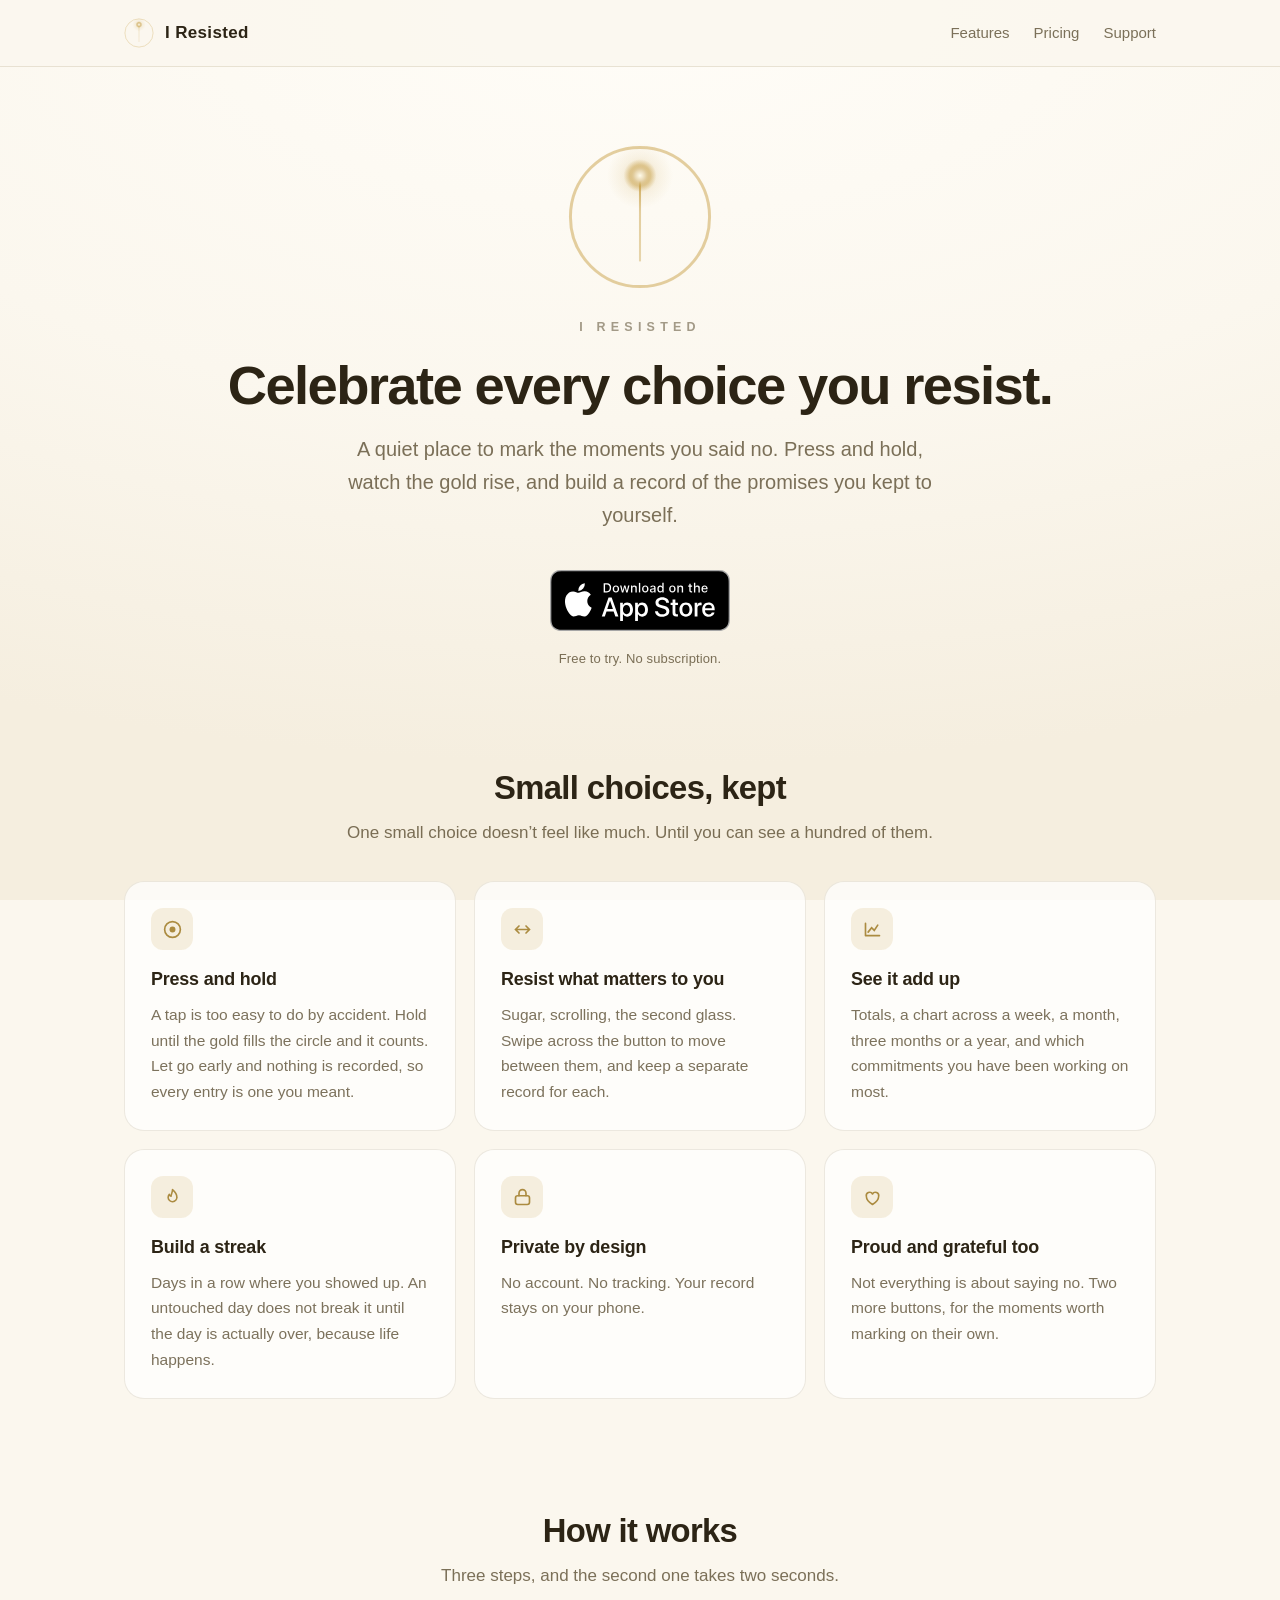
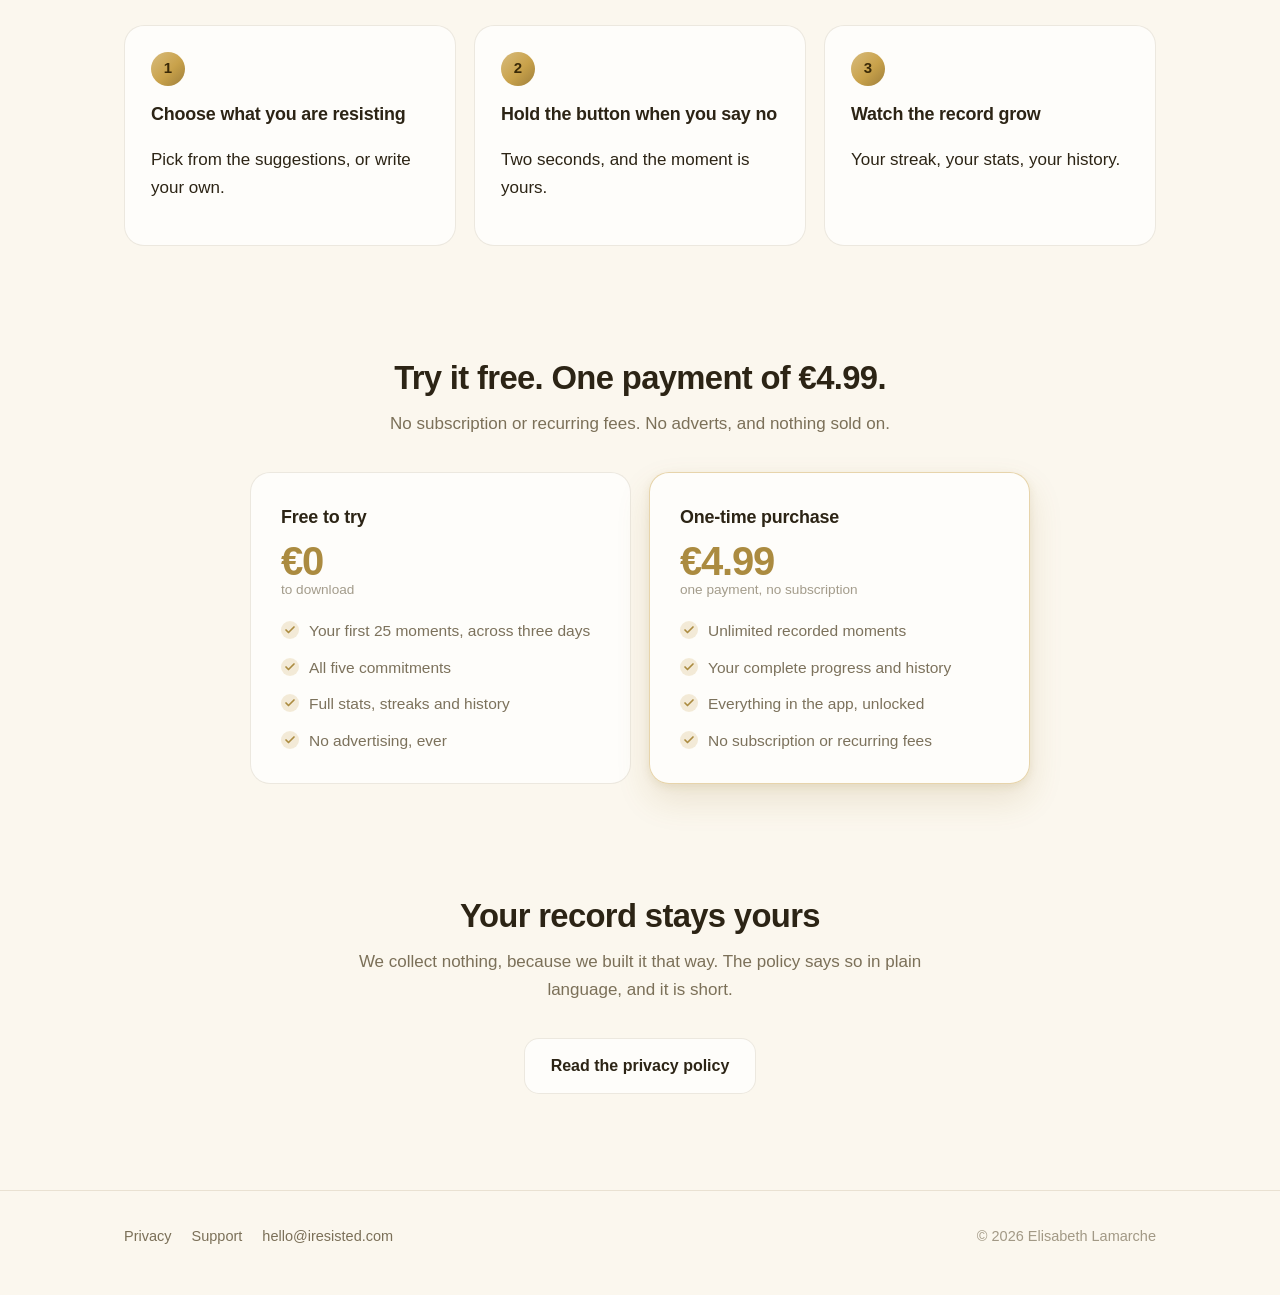
==== commit 6a1020b7: "Deploy latest exported website build" ====
--- a/index.html
+++ b/index.html
@@ -1 +1 @@
-<!DOCTYPE html><html lang="en"><head><meta charSet="utf-8"/><meta name="viewport" content="width=device-width, initial-scale=1"/><link rel="stylesheet" href="/_next/static/chunks/3rb5ybt2e_jao.css" data-precedence="next"/><link rel="preload" as="script" fetchPriority="low" href="/_next/static/chunks/310vm2bl3xxpt.js"/><script src="/_next/static/chunks/19mx3mg6lkumu.js" async=""></script><script src="/_next/static/chunks/08ttfj81-47mu.js" async=""></script><script src="/_next/static/chunks/1f5ust74o0qp9.js" async=""></script><script src="/_next/static/chunks/turbopack-10fqgcjilzx3r.js" async=""></script><script src="/_next/static/chunks/1mpnoxox0-4cg.js" async="" crossorigin=""></script><meta name="theme-color" content="#FFFDF8" media="(prefers-color-scheme: light)"/><meta name="theme-color" content="#100C08" media="(prefers-color-scheme: dark)"/><title>I Resisted — Celebrate every choice you resist.</title><meta name="description" content="A quiet habit tracker for the moments you say no. Press and hold to record a choice you resisted, build a streak, and watch your self-discipline grow. No accounts, no tracking, no subscription."/><meta name="application-name" content="I Resisted"/><meta name="author" content="Elisabeth Lamarche"/><meta name="keywords" content="habit tracker,self discipline app,resist temptation,break bad habits,sobriety tracker,quit sugar,screen time habits,mindfulness,streak tracker,no subscription app"/><meta name="creator" content="Elisabeth Lamarche"/><meta name="publisher" content="Elisabeth Lamarche"/><meta name="robots" content="index, follow"/><meta name="googlebot" content="index, follow, max-image-preview:large"/><meta name="category" content="health"/><link rel="canonical" href="https://iresisted.com/"/><meta property="og:title" content="I Resisted — Celebrate every choice you resist."/><meta property="og:description" content="A quiet habit tracker for the moments you say no. Press and hold to record a choice you resisted, build a streak, and watch your self-discipline grow. No accounts, no tracking, no subscription."/><meta property="og:url" content="https://iresisted.com/"/><meta property="og:site_name" content="I Resisted"/><meta property="og:locale" content="en_GB"/><meta property="og:image" content="https://iresisted.com/og.png"/><meta property="og:image:width" content="1200"/><meta property="og:image:height" content="630"/><meta property="og:image:alt" content="I Resisted — Celebrate every choice you resist."/><meta property="og:type" content="website"/><meta name="twitter:card" content="summary_large_image"/><meta name="twitter:title" content="I Resisted — Celebrate every choice you resist."/><meta name="twitter:description" content="A quiet habit tracker for the moments you say no. Press and hold to record a choice you resisted, build a streak, and watch your self-discipline grow. No accounts, no tracking, no subscription."/><meta name="twitter:image" content="https://iresisted.com/og.png"/><link rel="icon" href="/icon.svg" type="image/svg+xml"/><link rel="icon" href="/icon.png" type="image/png"/><link rel="apple-touch-icon" href="/apple-touch-icon.png"/><script src="/_next/static/chunks/0cz1d0mv5g_q7.js" noModule=""></script></head><body><div hidden=""><!--$--><!--/$--></div><header class="site"><div class="wrap"><a class="brand" href="/"><svg width="30" height="30" viewBox="0 0 100 100" fill="none" xmlns="http://www.w3.org/2000/svg" role="img" aria-label="I Resisted"><defs><radialGradient id="mark-orb" cx="50%" cy="50%" r="50%"><stop offset="0%" stop-color="#FFFBEA"></stop><stop offset="24%" stop-color="#E7D5AE"></stop><stop offset="48%" stop-color="#C9A24B" stop-opacity="0.5"></stop><stop offset="74%" stop-color="#C9A24B" stop-opacity="0"></stop></radialGradient><radialGradient id="mark-glow" cx="50%" cy="50%" r="50%"><stop offset="0%" stop-color="#C9A24B" stop-opacity="0.33"></stop><stop offset="42%" stop-color="#C9A24B" stop-opacity="0.1"></stop><stop offset="72%" stop-color="#C9A24B" stop-opacity="0"></stop></radialGradient><linearGradient id="mark-beam" x1="0" y1="0" x2="0" y2="1"><stop offset="0%" stop-color="#C9A24B" stop-opacity="0.95"></stop><stop offset="45%" stop-color="#C9A24B" stop-opacity="0.5"></stop><stop offset="100%" stop-color="#C9A24B" stop-opacity="0.42"></stop></linearGradient></defs><circle cx="50" cy="22" r="31" fill="url(#mark-glow)"></circle><rect x="49.3" y="20" width="1.4" height="60" fill="url(#mark-beam)"></rect><circle cx="50" cy="50" r="47" stroke="#C9A24B" stroke-opacity="0.5" stroke-width="2"></circle><circle cx="50" cy="22" r="15" fill="url(#mark-orb)"></circle></svg><span>I Resisted</span></a><nav class="site" aria-label="Main"><a href="/#features">Features</a><a href="/#pricing">Pricing</a><a href="/support/">Support</a></nav></div></header><main><section class="hero"><div class="wrap"><svg class="mark" width="148" height="148" viewBox="0 0 100 100" fill="none" xmlns="http://www.w3.org/2000/svg" role="img" aria-label="I Resisted"><defs><radialGradient id="mark-orb" cx="50%" cy="50%" r="50%"><stop offset="0%" stop-color="#FFFBEA"></stop><stop offset="24%" stop-color="#E7D5AE"></stop><stop offset="48%" stop-color="#C9A24B" stop-opacity="0.5"></stop><stop offset="74%" stop-color="#C9A24B" stop-opacity="0"></stop></radialGradient><radialGradient id="mark-glow" cx="50%" cy="50%" r="50%"><stop offset="0%" stop-color="#C9A24B" stop-opacity="0.33"></stop><stop offset="42%" stop-color="#C9A24B" stop-opacity="0.1"></stop><stop offset="72%" stop-color="#C9A24B" stop-opacity="0"></stop></radialGradient><linearGradient id="mark-beam" x1="0" y1="0" x2="0" y2="1"><stop offset="0%" stop-color="#C9A24B" stop-opacity="0.95"></stop><stop offset="45%" stop-color="#C9A24B" stop-opacity="0.5"></stop><stop offset="100%" stop-color="#C9A24B" stop-opacity="0.42"></stop></linearGradient></defs><circle cx="50" cy="22" r="31" fill="url(#mark-glow)"></circle><rect x="49.3" y="20" width="1.4" height="60" fill="url(#mark-beam)"></rect><circle cx="50" cy="50" r="47" stroke="#C9A24B" stroke-opacity="0.5" stroke-width="2"></circle><circle cx="50" cy="22" r="15" fill="url(#mark-orb)"></circle></svg><p class="eyebrow">I Resisted</p><h1>Celebrate every choice you resist.</h1><p class="lede">A quiet place to mark the moments you said no. Press and hold, watch the gold rise, and build a record of the promises you kept to yourself.</p><p class="coming">Coming soon to the App Store and Google Play</p></div></section><section id="features"><div class="wrap"><div class="center"><h2>Small choices, kept</h2><p class="section-lede">One small choice doesn’t feel like much. Until you can see a hundred of them.</p></div><div class="grid"><article class="card"><div class="icon" aria-hidden="true"><svg viewBox="0 0 24 24" fill="none" stroke="currentColor" stroke-width="1.9"><circle cx="12" cy="12" r="9"></circle><circle cx="12" cy="12" r="3.4" fill="currentColor" stroke="none"></circle></svg></div><h3>Press and hold</h3><p>A tap is too easy to do by accident. Hold until the gold fills the circle and it counts. Let go early and nothing is recorded, so every entry is one you meant.</p></article><article class="card"><div class="icon" aria-hidden="true"><svg viewBox="0 0 24 24" fill="none" stroke="currentColor" stroke-width="1.9" stroke-linecap="round"><path d="M4 12h16M8 8l-4 4 4 4M16 8l4 4-4 4"></path></svg></div><h3>Resist what matters to you</h3><p>Sugar, scrolling, the second glass. Swipe across the button to move between them, and keep a separate record for each.</p></article><article class="card"><div class="icon" aria-hidden="true"><svg viewBox="0 0 24 24" fill="none" stroke="currentColor" stroke-width="1.9" stroke-linecap="round"><path d="M4 19V5M4 19h16"></path><path d="M7 15l4-5 3 3 4-6"></path></svg></div><h3>See it add up</h3><p>Totals, a chart across a week, a month, three months or a year, and which commitments you have been working on most.</p></article><article class="card"><div class="icon" aria-hidden="true"><svg viewBox="0 0 24 24" fill="none" stroke="currentColor" stroke-width="1.8" stroke-linejoin="round"><path d="M12 3s5 4.2 5 8.6A5 5 0 0 1 7 12c0-1.4.6-2.6 1.4-3.6.3 1.3 1 2 1.9 2.2C10.6 8 12 6 12 3Z"></path></svg></div><h3>Build a streak</h3><p>Days in a row where you showed up. An untouched day does not break it until the day is actually over, because life happens.</p></article><article class="card"><div class="icon" aria-hidden="true"><svg viewBox="0 0 24 24" fill="none" stroke="currentColor" stroke-width="1.9"><rect x="4" y="10" width="16" height="10" rx="2.5"></rect><path d="M8 10V7a4 4 0 0 1 8 0v3" stroke-linecap="round"></path></svg></div><h3>Private by design</h3><p>No account. No tracking. Your record stays on your phone.</p></article><article class="card"><div class="icon" aria-hidden="true"><svg viewBox="0 0 24 24" fill="none" stroke="currentColor" stroke-width="1.8" stroke-linejoin="round"><path d="M12 20s-7-4.4-7-9.2A3.8 3.8 0 0 1 12 8a3.8 3.8 0 0 1 7 2.8C19 15.6 12 20 12 20Z"></path></svg></div><h3>Proud and grateful too</h3><p>Not everything is about saying no. Two more buttons, for the moments worth marking on their own.</p></article></div></div></section><section id="how"><div class="wrap"><div class="center"><h2>How it works</h2><p class="section-lede">Three steps, and the second one takes two seconds.</p></div><ol class="steps"><li><h3>Choose what you are resisting</h3><p>Pick from the suggestions, or write your own.</p></li><li><h3>Hold the button when you say no</h3><p>Two seconds, and the moment is yours.</p></li><li><h3>Watch the record grow</h3><p>Your streak, your stats, your history.</p></li></ol></div></section><section id="pricing"><div class="wrap"><div class="center"><h2>Try it free. One payment of <!-- -->€4.99<!-- -->.</h2><p class="section-lede">No subscription or recurring fees. No adverts, and nothing sold on.</p></div><div class="tiers"><div class="tier"><h3>Free to try</h3><p class="price">€0<small>to download</small></p><ul class="ticks"><li>Your first 25 moments, across three days</li><li>All five commitments</li><li>Full stats, streaks and history</li><li>No advertising, ever</li></ul></div><div class="tier featured"><h3>One-time purchase</h3><p class="price">€4.99<small>one payment, no subscription</small></p><ul class="ticks"><li>Unlimited recorded moments</li><li>Your complete progress and history</li><li>Everything in the app, unlocked</li><li>No subscription or recurring fees</li></ul></div></div></div></section><section class="center"><div class="wrap narrow"><h2>Your record stays yours</h2><p class="section-lede">We collect nothing, because we built it that way. The policy says so in plain language, and it is short.</p><a class="btn btn-quiet" href="/privacy/">Read the privacy policy</a></div></section><!--$--><!--/$--></main><footer class="site"><div class="wrap"><div><a href="/privacy/">Privacy</a><a href="/support/">Support</a><a href="mailto:hello@iresisted.com">hello@iresisted.com</a></div><div>© <!-- -->2026<!-- --> <!-- -->Elisabeth Lamarche</div></div></footer><script type="application/ld+json">{"@context":"https://schema.org","@type":"SoftwareApplication","name":"I Resisted","description":"A quiet habit tracker for the moments you say no. Press and hold to record a choice you resisted, build a streak, and watch your self-discipline grow. No accounts, no tracking, no subscription.","applicationCategory":"HealthApplication","operatingSystem":"iOS, Android","url":"https://iresisted.com","image":"https://iresisted.com/icon.png","author":{"@type":"Person","name":"Elisabeth Lamarche"},"offers":{"@type":"Offer","price":"4.99","priceCurrency":"EUR","description":"One-time purchase. No subscription or recurring fees. Free to download and try."}}</script><script src="/_next/static/chunks/310vm2bl3xxpt.js" id="_R_" async=""></script><script>(self.__next_f=self.__next_f||[]).push([0])</script><script>self.__next_f.push([1,"1:\"$Sreact.fragment\"\n2:I[22016,[\"/_next/static/chunks/1mpnoxox0-4cg.js\"],\"\"]\n3:I[39756,[\"/_next/static/chunks/1mpnoxox0-4cg.js\"],\"default\"]\n4:I[37457,[\"/_next/static/chunks/1mpnoxox0-4cg.js\"],\"default\"]\n7:I[68027,[\"/_next/static/chunks/1mpnoxox0-4cg.js\"],\"default\",1]\n:HL[\"/_next/static/chunks/3rb5ybt2e_jao.css\",\"style\"]\n0:{\"P\":null,\"c\":[\"\",\"\"],\"q\":\"\",\"i\":false,\"f\":[[[\"\",{\"children\":[\"__PAGE__\",{},\"$undefined\",\"$undefined\",4608]},\"$undefined\",\"$undefined\",4624],[[\"$\",\"$1\",\"c\",{\"children\":[[[\"$\",\"link\",\"0\",{\"rel\":\"stylesheet\",\"href\":\"/_next/static/chunks/3rb5ybt2e_jao.css\",\"precedence\":\"next\",\"crossOrigin\":\"$undefined\",\"nonce\":\"$undefined\"}],[\"$\",\"script\",\"script-0\",{\"src\":\"/_next/static/chunks/1mpnoxox0-4cg.js\",\"async\":true,\"nonce\":\"$undefined\"}]],[\"$\",\"html\",null,{\"lang\":\"en\",\"children\":[\"$\",\"body\",null,{\"children\":[[\"$\",\"header\",null,{\"className\":\"site\",\"children\":[\"$\",\"div\",null,{\"className\":\"wrap\",\"children\":[[\"$\",\"$L2\",null,{\"href\":\"/\",\"className\":\"brand\",\"children\":[[\"$\",\"svg\",null,{\"className\":\"$undefined\",\"width\":30,\"height\":30,\"viewBox\":\"0 0 100 100\",\"fill\":\"none\",\"xmlns\":\"http://www.w3.org/2000/svg\",\"role\":\"img\",\"aria-label\":\"I Resisted\",\"children\":[[\"$\",\"defs\",null,{\"children\":[[\"$\",\"radialGradient\",null,{\"id\":\"mark-orb\",\"cx\":\"50%\",\"cy\":\"50%\",\"r\":\"50%\",\"children\":[[\"$\",\"stop\",null,{\"offset\":\"0%\",\"stopColor\":\"#FFFBEA\"}],[\"$\",\"stop\",null,{\"offset\":\"24%\",\"stopColor\":\"#E7D5AE\"}],[\"$\",\"stop\",null,{\"offset\":\"48%\",\"stopColor\":\"#C9A24B\",\"stopOpacity\":\"0.5\"}],[\"$\",\"stop\",null,{\"offset\":\"74%\",\"stopColor\":\"#C9A24B\",\"stopOpacity\":\"0\"}]]}],[\"$\",\"radialGradient\",null,{\"id\":\"mark-glow\",\"cx\":\"50%\",\"cy\":\"50%\",\"r\":\"50%\",\"children\":[[\"$\",\"stop\",null,{\"offset\":\"0%\",\"stopColor\":\"#C9A24B\",\"stopOpacity\":\"0.33\"}],[\"$\",\"stop\",null,{\"offset\":\"42%\",\"stopColor\":\"#C9A24B\",\"stopOpacity\":\"0.1\"}],[\"$\",\"stop\",null,{\"offset\":\"72%\",\"stopColor\":\"#C9A24B\",\"stopOpacity\":\"0\"}]]}],[\"$\",\"linearGradient\",null,{\"id\":\"mark-beam\",\"x1\":\"0\",\"y1\":\"0\",\"x2\":\"0\",\"y2\":\"1\",\"children\":[[\"$\",\"stop\",null,{\"offset\":\"0%\",\"stopColor\":\"#C9A24B\",\"stopOpacity\":\"0.95\"}],[\"$\",\"stop\",null,{\"offset\":\"45%\",\"stopColor\":\"#C9A24B\",\"stopOpacity\":\"0.5\"}],[\"$\",\"stop\",null,{\"offset\":\"100%\",\"stopColor\":\"#C9A24B\",\"stopOpacity\":\"0.42\"}]]}]]}],[\"$\",\"circle\",null,{\"cx\":\"50\",\"cy\":\"22\",\"r\":\"31\",\"fill\":\"url(#mark-glow)\"}],[\"$\",\"rect\",null,{\"x\":\"49.3\",\"y\":\"20\",\"width\":\"1.4\",\"height\":\"60\",\"fill\":\"url(#mark-beam)\"}],[\"$\",\"circle\",null,{\"cx\":\"50\",\"cy\":\"50\",\"r\":\"47\",\"stroke\":\"#C9A24B\",\"strokeOpacity\":\"0.5\",\"strokeWidth\":\"2\"}],[\"$\",\"circle\",null,{\"cx\":\"50\",\"cy\":\"22\",\"r\":\"15\",\"fill\":\"url(#mark-orb)\"}]]}],[\"$\",\"span\",null,{\"children\":\"I Resisted\"}]]}],[\"$\",\"nav\",null,{\"className\":\"site\",\"aria-label\":\"Main\",\"children\":[[\"$\",\"$L2\",null,{\"href\":\"/#features\",\"children\":\"Features\"}],[\"$\",\"$L2\",null,{\"href\":\"/#pricing\",\"children\":\"Pricing\"}],[\"$\",\"$L2\",null,{\"href\":\"/support\",\"children\":\"Support\"}]]}]]}]}],[\"$\",\"main\",null,{\"children\":[\"$\",\"$L3\",null,{\"parallelRouterKey\":\"children\",\"error\":\"$undefined\",\"errorStyles\":\"$undefined\",\"errorScripts\":\"$undefined\",\"template\":[\"$\",\"$L4\",null,{}],\"templateStyles\":\"$undefined\",\"templateScripts\":\"$undefined\",\"notFound\":[[[\"$\",\"title\",null,{\"children\":\"404: This page could not be found.\"}],[\"$\",\"div\",null,{\"style\":{\"fontFamily\":\"system-ui,\\\"Segoe UI\\\",Roboto,Helvetica,Arial,sans-serif,\\\"Apple Color Emoji\\\",\\\"Segoe UI Emoji\\\"\",\"height\":\"100vh\",\"textAlign\":\"center\",\"display\":\"flex\",\"flexDirection\":\"column\",\"alignItems\":\"center\",\"justifyContent\":\"center\"},\"children\":[\"$\",\"div\",null,{\"children\":[[\"$\",\"style\",null,{\"dangerouslySetInnerHTML\":{\"__html\":\"body{color:#000;background:#fff;margin:0}.next-error-h1{border-right:1px solid rgba(0,0,0,.3)}@media (prefers-color-scheme:dark){body{color:#fff;background:#000}.next-error-h1{border-right:1px solid rgba(255,255,255,.3)}}\"}}],[\"$\",\"h1\",null,{\"className\":\"next-error-h1\",\"style\":{\"display\":\"inline-block\",\"margin\":\"0 20px 0 0\",\"padding\":\"0 23px 0 0\",\"fontSize\":24,\"fontWeight\":500,\"verticalAlign\":\"top\",\"lineHeight\":\"49px\"},\"children\":404}],[\"$\",\"div\",null,{\"style\":{\"display\":\"inline-block\"},\"children\":[\"$\",\"h2\",null,{\"style\":{\"fontSize\":14,\"fontWeight\":400,\"lineHeight\":\"49px\",\"margin\":0},\"children\":\"This page could not be found.\"}]}]]}]}]],[]],\"forbidden\":\"$undefined\",\"unauthorized\":\"$undefined\"}]}],[\"$\",\"footer\",null,{\"className\":\"site\",\"children\":[\"$\",\"div\",null,{\"className\":\"wrap\",\"children\":[[\"$\",\"div\",null,{\"children\":[[\"$\",\"$L2\",null,{\"href\":\"/privacy\",\"children\":\"Privacy\"}],[\"$\",\"$L2\",null,{\"href\":\"/support\",\"children\":\"Support\"}],[\"$\",\"a\",null,{\"href\":\"mailto:hello@iresisted.com\",\"children\":\"hello@iresisted.com\"}]]}],[\"$\",\"div\",null,{\"children\":[\"© \",2026,\" \",\"Elisabeth Lamarche\"]}]]}]}],[\"$\",\"script\",null,{\"type\":\"application/ld+json\",\"dangerouslySetInnerHTML\":{\"__html\":\"{\\\"@context\\\":\\\"https://schema.org\\\",\\\"@type\\\":\\\"SoftwareApplication\\\",\\\"name\\\":\\\"I Resisted\\\",\\\"description\\\":\\\"A quiet habit tracker for the moments you say no. Press and hold to record a choice you resisted, build a streak, and watch your self-discipline grow. No accounts, no tracking, no subscription.\\\",\\\"applicationCategory\\\":\\\"HealthApplication\\\",\\\"operatingSystem\\\":\\\"iOS, Android\\\",\\\"url\\\":\\\"https://iresisted.com\\\",\\\"image\\\":\\\"https://iresisted.com/icon.png\\\",\\\"author\\\":{\\\"@type\\\":\\\"Person\\\",\\\"name\\\":\\\"Elisabeth Lamarche\\\"},\\\"offers\\\":{\\\"@type\\\":\\\"Offer\\\",\\\"price\\\":\\\"4.99\\\",\\\"priceCurrency\\\":\\\"EUR\\\",\\\"description\\\":\\\"One-time purchase. No subscription or recurring fees. Free to download and try.\\\"}}\"}}]]}]}]]}],{\"children\":[\"$L5\",{},null,false,null]},null,false,null],\"$L6\",false]],\"m\":\"$undefined\",\"G\":[\"$7\",[\"$L8\"]],\"S\":true,\"h\":null,\"r\":\"$undefined\",\"s\":\"$undefined\",\"a\":\"$undefined\",\"l\":\"$undefined\",\"p\":\"$undefined\",\"d\":\"$undefined\",\"b\":\"RQDZ-psq53hviZ4kEEYLJ\"}\nf:I[97367,[\"/_next/static/chunks/1mpnoxox0-4cg.js\"],\"ViewportBoundary\"]\n11:I[97367,[\"/_next/static/chunks/1mpnoxox0-4cg.js\"],\"MetadataBoundary\"]\n12:\"$Sreact.suspense\"\n5:[\"$\",\"$1\",\"c\",{\"children\":[[[\"$\",\"section\",null,{\"className\":\"hero\",\"children\":[\"$\",\"div\",null,{\"className\":\"wrap\",\"children\":[[\"$\",\"svg\",null,{\"className\":\"mark\",\"width\":148,\"height\":148,\"viewBox\":\"0 0 100 100\",\"fill\":\"none\",\"xmlns\":\"http://www.w3.org/2000/svg\",\"role\":\"img\",\"aria-label\":\"I Resisted\",\"children\":[[\"$\",\"defs\",null,{\"children\":[[\"$\",\"radialGradient\",null,{\"id\":\"mark-orb\",\"cx\":\"50%\",\"cy\":\"50%\",\"r\":\"50%\",\"children\":[[\"$\",\"stop\",null,{\"offset\":\"0%\",\"stopColor\":\"#FFFBEA\"}],[\"$\",\"stop\",null,{\"offset\":\"24%\",\"stopColor\":\"#E7D5AE\"}],[\"$\",\"stop\",null,{\"offset\":\"48%\",\"stopColor\":\"#C9A24B\",\"stopOpacity\":\"0.5\"}],[\"$\",\"stop\",null,{\"offset\":\"74%\",\"stopColor\":\"#C9A24B\",\"stopOpacity\":\"0\"}]]}],[\"$\",\"radialGradient\",null,{\"id\":\"mark-glow\",\"cx\":\"50%\",\"cy\":\"50%\",\"r\":\"50%\",\"children\":[[\"$\",\"stop\",null,{\"offset\":\"0%\",\"stopColor\":\"#C9A24B\",\"stopOpacity\":\"0.33\"}],[\"$\",\"stop\",null,{\"offset\":\"42%\",\"stopColor\":\"#C9A24B\",\"stopOpacity\":\"0.1\"}],[\"$\",\"stop\",null,{\"offset\":\"72%\",\"stopColor\":\"#C9A24B\",\"stopOpacity\":\"0\"}]]}],[\"$\",\"linearGradient\",null,{\"id\":\"mark-beam\",\"x1\":\"0\",\"y1\":\"0\",\"x2\":\"0\",\"y2\":\"1\",\"children\":[[\"$\",\"stop\",null,{\"offset\":\"0%\",\"stopColor\":\"#C9A24B\",\"stopOpacity\":\"0.95\"}],[\"$\",\"stop\",null,{\"offset\":\"45%\",\"stopColor\":\"#C9A24B\",\"stopOpacity\":\"0.5\"}],[\"$\",\"stop\",null,{\"offset\":\"100%\",\"stopColor\":\"#C9A24B\",\"stopOpacity\":\"0.42\"}]]}]]}],[\"$\",\"circle\",null,{\"cx\":\"50\",\"cy\":\"22\",\"r\":\"31\",\"fill\":\"url(#mark-glow)\"}],[\"$\",\"rect\",null,{\"x\":\"49.3\",\"y\":\"20\",\"width\":\"1.4\",\"height\":\"60\",\"fill\":\"url(#mark-beam)\"}],[\"$\",\"circle\",null,{\"cx\":\"50\",\"cy\":\"50\",\"r\":\"47\",\"stroke\":\"#C9A24B\",\"strokeOpacity\":\"0.5\",\"strokeWidth\":\"2\"}],[\"$\",\"circle\",null,{\"cx\":\"50\",\"cy\":\"22\",\"r\":\"15\",\"fill\":\"url(#mark-orb)\"}]]}],[\"$\",\"p\",null,{\"className\":\"eyebrow\",\"children\":\"I Resisted\"}],[\"$\",\"h1\",null,{\"children\":\"Celebrate every choice you resist.\"}],[\"$\",\"p\",null,{\"className\":\"lede\",\"children\":\"A quiet place to mark the moments you said no. Press and hold, watch the gold rise, and build a record of the promises you kept to yourself.\"}],[\"$\",\"p\",null,{\"className\":\"coming\",\"children\":\"Coming soon to the App Store and Google Play\"}]]}]}],[\"$\",\"section\",null,{\"id\":\"features\",\"children\":[\"$\",\"div\",null,{\"className\":\"wrap\",\"children\":[[\"$\",\"div\",null,{\"className\":\"center\",\"children\":[[\"$\",\"h2\",null,{\"children\":\"Small choices, kept\"}],[\"$\",\"p\",null,{\"className\":\"section-lede\",\"children\":\"One small choice doesn’t feel like much. Until you can see a hundred of them.\"}]]}],[\"$\",\"div\",null,{\"className\":\"grid\",\"children\":[[\"$\",\"article\",\"Press and hold\",{\"className\":\"card\",\"children\":[[\"$\",\"div\",null,{\"className\":\"icon\",\"aria-hidden\":\"true\",\"children\":[\"$\",\"svg\",null,{\"viewBox\":\"0 0 24 24\",\"fill\":\"none\",\"stroke\":\"currentColor\",\"strokeWidth\":\"1.9\",\"children\":[[\"$\",\"circle\",null,{\"cx\":\"12\",\"cy\":\"12\",\"r\":\"9\"}],[\"$\",\"circle\",null,{\"cx\":\"12\",\"cy\":\"12\",\"r\":\"3.4\",\"fill\":\"currentColor\",\"stroke\":\"none\"}]]}]}],[\"$\",\"h3\",null,{\"children\":\"Press and hold\"}],[\"$\",\"p\",null,{\"children\":\"A tap is too easy to do by accident. Hold until the gold fills the circle and it counts. Let go early and nothing is recorded, so every entry is one you meant.\"}]]}],[\"$\",\"article\",\"Resist what matters to you\",{\"className\":\"card\",\"children\":[[\"$\",\"div\",null,{\"className\":\"icon\",\"aria-hidden\":\"true\",\"children\":[\"$\",\"svg\",null,{\"viewBox\":\"0 0 24 24\",\"fill\":\"none\",\"stroke\":\"currentColor\",\"strokeWidth\":\"1.9\",\"strokeLinecap\":\"round\",\"children\":[\"$\",\"path\",null,{\"d\":\"M4 12h16M8 8l-4 4 4 4M16 8l4 4-4 4\"}]}]}],[\"$\",\"h3\",null,{\"children\":\"Resist what matters to you\"}],[\"$\",\"p\",null,{\"children\":\"Sugar, scrolling, the second glass. Swipe across the button to move between them, and keep a separate record for each.\"}]]}],[\"$\",\"article\",\"See it add up\",{\"className\":\"card\",\"children\":[[\"$\",\"div\",null,{\"className\":\"icon\",\"aria-hidden\":\"true\",\"children\":[\"$\",\"svg\",null,{\"viewBox\":\"0 0 24 24\",\"fill\":\"none\",\"stroke\":\"currentColor\",\"strokeWidth\":\"1.9\",\"strokeLinecap\":\"round\",\"children\":[[\"$\",\"path\",null,{\"d\":\"M4 19V5M4 19h16\"}],[\"$\",\"path\",null,{\"d\":\"M7 15l4-5 3 3 4-6\"}]]}]}],[\"$\",\"h3\",null,{\"children\":\"See it add up\"}],[\"$\",\"p\",null,{\"children\":\"Totals, a chart across a week, a month, three months or a year, and which commitments you have been working on most.\"}]]}],[\"$\",\"article\",\"Build a streak\",{\"className\":\"card\",\"children\":[[\"$\",\"div\",null,{\"className\":\"icon\",\"aria-hidden\":\"true\",\"children\":[\"$\",\"svg\",null,{\"viewBox\":\"0 0 24 24\",\"fill\":\"none\",\"stroke\":\"currentColor\",\"strokeWidth\":\"1.8\",\"strokeLinejoin\":\"round\",\"children\":[\"$\",\"path\",null,{\"d\":\"M12 3s5 4.2 5 8.6A5 5 0 0 1 7 12c0-1.4.6-2.6 1.4-3.6.3 1.3 1 2 1.9 2.2C10.6 8 12 6 12 3Z\"}]}]}],[\"$\",\"h3\",null,{\"children\":\"Build a streak\"}],[\"$\",\"p\",null,{\"children\":\"Days in a row where you showed up. An untouched day does not break it until the day is actually over, because life happens.\"}]]}],\"$L9\",\"$La\"]}]]}]}],\"$Lb\",\"$Lc\",\"$Ld\"],null,\"$Le\"]}]\n6:[\"$\",\"$1\",\"h\",{\"children\":[null,[\"$\",\"$Lf\",null,{\"children\":\"$L10\"}],[\"$\",\"div\",null,{\"hidden\":true,\"children\":[\"$\",\"$L11\",null,{\"children\":[\"$\",\"$12\",null,{\"name\":\"Next.Metadata\",\"children\":\"$L13\"}]}]}],null]}]\n8:[\"$\",\"link\",\"0\",{\"rel\":\"stylesheet\",\"href\":\"/_next/static/chunks/3rb5ybt2e_jao.css\",\"precedence\":\"next\",\"crossOrigin\":\"$undefined\",\"nonce\":\"$undefined\"}]\n14:I[97367,[\"/_next/static/chunks/1mpnoxox0-4cg.js\"],\"OutletBoundary\"]\n9:[\"$\",\"article\",\"Private by design\",{\"className\":\"card\",\"children\":[[\"$\",\"div\",null,{\"className\":\"icon\",\"aria-hidden\":\"true\",\"children\":[\"$\",\"svg\",null,{\"viewBox\":\"0 0 24 24\",\"fill\":\"none\",\"stroke\":\"currentColor\",\"strokeWidth\":\"1.9\",\"children\":[[\"$\",\"rect\",null,{\"x\":\"4\",\"y\":\"10\",\"width\":\"16\",\"height\":\"10\",\"rx\":\"2.5\"}],[\"$\",\"path\",null,{\"d\":\"M8 10V7a4 4 0 0 1 8 0v3\",\"strokeLinecap\":\"round\"}]]}]}],[\"$\",\"h3\",null,{\"children\":\"Private by design\"}],[\"$\",\"p\",null,{\"children\":\"No account. No tracking. Your record stays on your phone.\"}]]}]\na:[\"$\",\"article\",\"Proud and grateful too\",{\"className\":\"card\",\"children\":[[\"$\",\"div\",null,{\"className\":\"icon\",\"aria-hidden\":\"true\",\"children\":[\"$\",\"svg\",null,{\"viewBox\":\"0 0 24 24\",\"fill\":\"none\",\"stroke\":\"currentColor\",\"strokeWidth\":\"1.8\",\"strokeLinejoin\":\"round\",\"children\":[\"$\",\"path\",null,{\"d\":\"M12 20s-7-4.4-7-9.2A3.8 3.8 0 0 1 12 8a3.8 3.8 0 0 1 7 2.8C19 15.6 12 20 12 20Z\"}]}]}],[\"$\",\"h3\",null,{\"children\":\"Proud and grateful too\"}],[\"$\",\"p\",null,{\"children\":\"Not everything is about saying no. Two more buttons, for the moments worth marking on their own.\"}]]}]\nb:[\"$\",\"section\",null,{\"id\":\"how\",\"children\":[\"$\",\"div\",null,{\"className\":\"wrap\",\"children\":[[\"$\",\"div\",null,{\"className\":\"center\",\"children\":[[\"$\",\"h2\",null,{\"children\":\"How it works\"}],[\"$\",\"p\",null,{\"className\":\"section-lede\",\"children\":\"Three steps, and the second one takes two seconds.\"}]]}],[\"$\",\"ol\",null,{\"className\":\"steps\",\"children\":[[\"$\",\"li\",\"Choose what you are resisting\",{\"children\":[[\"$\",\"h3\",null,{\"children\":\"Choose what you are resisting\"}],[\"$\",\"p\",null,{\"children\":\"Pick from the suggestions, or write your own.\"}]]}],[\"$\",\"li\",\"Hold the button when you say no\",{\"children\":[[\"$\",\"h3\",null,{\"children\":\"Hold the button when you say no\"}],[\"$\",\"p\",null,{\"children\":\"Two seconds, and the moment is yours.\"}]]}],[\"$\",\"li\",\"Watch the record grow\",{\"children\":[[\"$\",\"h3\",null,{\"children\":\"Watch the record grow\"}],[\"$\",\"p\",null,{\"children\":\"Your streak, your stats, your history.\"}]]}]]}]]}]}]\nc:[\"$\",\"section\",null,{\"id\":\"pricing\",\"children\":[\"$\",\"div\",null,{\"className\":\"wrap\",\"children\":[[\"$\",\"div\",null,{\"className\":\"center\",\"children\":[[\"$\",\"h2\",null,{\"children\":[\"Try it free. One payment of \",\"€4.99\",\".\"]}],[\"$\",\"p\",null,{\"className\":\"section-lede\",\"children\":\"No subscription or recurring fees. No adverts, and nothing sold on.\"}]]}],[\"$\",\"div\",null,{\"className\":\"tiers\",\"children\":[[\"$\",\"div\",null,{\"className\":\"tier\",\"children\":[[\"$\",\"h3\",null,{\"children\":\"Free to try\"}],[\"$\",\"p\",null,{\"className\":\"price\",\"children\":[\"€0\",[\"$\",\"small\",null,{\"children\":\"to download\"}]]}],[\"$\",\"ul\",null,{\"className\":\"ticks\",\"children\":[[\"$\",\"li\",null,{\"children\":\"Your first 25 moments, across three days\"}],[\"$\",\"li\",null,{\"children\":\"All five commitments\"}],[\"$\",\"li\",null,{\"children\":\"Full stats, streaks and history\"}],[\"$\",\"li\",null,{\"children\":\"No advertising, ever\"}]]}]]}],[\"$\",\"div\",null,{\"className\":\"tier featured\",\"children\":[[\"$\",\"h3\",null,{\"children\":\"One-time purchase\"}],[\"$\",\"p\",null,{\"className\":\"price\",\"children\":[\"€4.99\",[\"$\",\"small\",null,{\"children\":\"one payment, no subscription\"}]]}],[\"$\",\"ul\",null,{\"className\":\"ticks\",\"children\":[[\"$\",\"li\",null,{\"children\":\"Unlimited recorded moments\"}],[\"$\",\"li\",null,{\"children\":\"Your complete progress and history\"}],[\"$\",\"li\",null,{\"children\":\"Everything in the app, unlocked\"}],[\"$\",\"li\",null,{\"children\":\"No subscription or recurring fees\"}]]}]]}]]}]]}]}]\nd:[\"$\",\"section\",null,{\"className\":\"center\",\"children\":[\"$\",\"div\",null,{\"className\":\"wrap narrow\",\"children\":[[\"$\",\"h2\",null,{\"children\":\"Your record stays yours\"}],[\"$\",\"p\",null,{\"className\":\"section-lede\",\"children\":\"We collect nothing, because we built it that way. The policy says so in plain language, and it is short.\"}],[\"$\",\"$L2\",null,{\"className\":\"btn btn-quiet\",\"href\":\"/privacy\",\"children\":\"Read the privacy policy\"}]]}]}]\ne:[\"$\",\"$L14\",null,{\"children\":[\"$\",\"$12\",null,{\"name\":\"Next.MetadataOutlet\",\"children\":\"$@15\"}]}]\n10:[[\"$\",\"meta\",\"0\",{\"charSet\":\"utf-8\"}],[\"$\",\"meta\",\"1\",{\"name\":\"viewport\",\"content\":\"width=device-width, initial-scale=1\"}],[\"$\",\"meta\",\"2\",{\"name\":\"theme-color\",\"content\":\"#FFFDF8\",\"media\":\"(prefers-color-scheme: light)\"}],[\"$\",\"meta\",\"3\",{\"name\":\"theme-color\",\"content\":\"#100C08\",\"media\":\"(prefers-color-scheme: dark)\"}]]\n16:I[27201,[\"/_next/static/chunks/1mpnoxox0-4cg.js\"],\"IconMark\"]\n13:[[\"$\",\"title\",\"0\",{\"children\":\"I Resisted — Celebrate every choice you resist.\"}],[\"$\",\"meta\",\"1\",{\"name\":\"description\",\"content\":\"A quiet habit tracker for the moments you say no. Press and hold to record a choice you resisted, build a streak, and watch your self-discipline grow. No accounts, no tracking, no subscription.\"}],[\"$\",\"meta\",\"2\",{\"name\":\"application-name\",\"content\":\"I Resisted\"}],[\"$\",\"meta\",\"3\",{\"name\":\"author\",\"content\":\"Elisabeth Lamarche\"}],[\"$\",\"meta\",\"4\",{\"name\":\"keywords\",\"content\":\"habit tracker,self discipline app,resist temptation,break bad habits,sobriety tracker,quit sugar,screen time habits,mindfulness,streak tracker,no subscription app\"}],[\"$\",\"meta\",\"5\",{\"name\":\"creator\",\"content\":\"Elisabeth Lamarche\"}],[\"$\",\"meta\",\"6\",{\"name\":\"publisher\",\"content\":\"Elisabeth Lamarche\"}],[\"$\",\"meta\",\"7\",{\"name\":\"robots\",\"content\":\"index, follow\"}],[\"$\",\"meta\",\"8\",{\"name\":\"googlebot\",\"content\":\"index, follow, max-image-preview:large\"}],[\"$\",\"meta\",\"9\",{\"name\":\"category\",\"content\":\"health\"}],[\"$\",\"link\",\"10\",{\"rel\":\"canonical\",\"href\":\"https://iresisted.com/\"}],[\"$\",\"meta\",\"11\",{\"property\":\"og:title\",\"content\":\"I Resisted — Celebrate every choice you resist.\"}],[\"$\",\"meta\",\"12\",{\"property\":\"og:description\",\"content\":\"A quiet habit tracker for the moments you say no. Press and hold to record a choice you resisted, build a streak, and watch your self-discipline grow. No accounts, no tracking, no subscription.\"}],[\"$\",\"meta\",\"13\",{\"property\":\"og:url\",\"content\":\"https://iresisted.com/\"}],[\"$\",\"meta\",\"14\",{\"property\":\"og:site_name\",\"content\":\"I Resisted\"}],[\"$\",\"meta\",\"15\",{\"property\":\"og:locale\",\"content\":\"en_GB\"}],[\"$\",\"meta\",\"16\",{\"property\":\"og:image\",\"content\":\"https://iresisted.com/og.png\"}],[\"$\",\"meta\",\"17\",{\"property\":\"og:image:width\",\"content\":\"1200\"}],[\"$\",\"meta\",\"18\",{\"property\":\"og:image:height\",\"content\":\"630\"}],[\"$\",\"meta\",\"19\",{\"property\":\"og:image:alt\",\"content\":\"I Resisted — Celebrate every choice you resist.\"}],[\"$\",\"meta\",\"20\",{\"property\":\"og:type\",\"content\":\"website\"}],[\"$\",\"meta\",\"21\",{\"name\":\"twitter:card\",\"content\":\"summary_large_image\"}],[\"$\",\"meta\",\"22\",{\"name\":\"twitter:title\",\"content\":\"I Resisted — Celebrate every choice you resist.\"}],[\"$\",\"meta\",\"23\",{\"name\":\"twitter:description\",\"content\":\"A quiet habit tracker for the moments you say no. Press and hold to record a choice you resisted, build a streak, and watch your self-discipline grow. No accounts, no tracking, no subscription.\"}],[\"$\",\"meta\",\"24\",{\"name\":\"twitter:image\",\"content\":\"https://iresisted.com/og.png\"}],[\"$\",\"link\",\"25\",{\"rel\":\"icon\",\"href\":\"/icon.svg\",\"type\":\"image/svg+xml\"}],[\"$\",\"link\",\"26\",{\"rel\":\"icon\",\"href\":\"/icon.png\",\"type\":\"image/png\"}],[\"$\",\"link\",\"27\",{\"rel\":\"apple-touch-icon\",\"href\":\"/apple-touch-icon.png\"}],[\"$\",\"$L16\",\"28\",{}]]\n15:null\n"])</script></body></html>+<!DOCTYPE html><html lang="en"><head><meta charSet="utf-8"/><meta name="viewport" content="width=device-width, initial-scale=1"/><link rel="preload" as="image" href="/app-store-badge.svg"/><link rel="stylesheet" href="/_next/static/chunks/21wrvpz4o5fnp.css" data-precedence="next"/><link rel="preload" as="script" fetchPriority="low" href="/_next/static/chunks/3s6nzrbk-8mnv.js"/><script src="/_next/static/chunks/19mx3mg6lkumu.js" async=""></script><script src="/_next/static/chunks/4561u0v7ysn3r.js" async=""></script><script src="/_next/static/chunks/1f5ust74o0qp9.js" async=""></script><script src="/_next/static/chunks/turbopack-28mfh38016ipq.js" async=""></script><script src="/_next/static/chunks/3jnihsg-rcdh1.js" async="" crossorigin=""></script><script src="/_next/static/chunks/3asgzusumqy02.js" async="" crossorigin=""></script><meta name="theme-color" content="#FFFDF8" media="(prefers-color-scheme: light)"/><meta name="theme-color" content="#100C08" media="(prefers-color-scheme: dark)"/><title>I Resisted — Celebrate every choice you resist.</title><meta name="description" content="A quiet habit tracker for the moments you say no. Press and hold to record a choice you resisted, build a streak, and watch your self-discipline grow. No accounts, no tracking, no subscription."/><meta name="application-name" content="I Resisted"/><meta name="author" content="Elisabeth Lamarche"/><meta name="keywords" content="habit tracker,self discipline app,resist temptation,break bad habits,sobriety tracker,quit sugar,screen time habits,mindfulness,streak tracker,no subscription app"/><meta name="creator" content="Elisabeth Lamarche"/><meta name="publisher" content="Elisabeth Lamarche"/><meta name="robots" content="index, follow"/><meta name="googlebot" content="index, follow, max-image-preview:large"/><meta name="category" content="health"/><link rel="canonical" href="https://iresisted.com/"/><meta property="og:title" content="I Resisted — Celebrate every choice you resist."/><meta property="og:description" content="A quiet habit tracker for the moments you say no. Press and hold to record a choice you resisted, build a streak, and watch your self-discipline grow. No accounts, no tracking, no subscription."/><meta property="og:url" content="https://iresisted.com/"/><meta property="og:site_name" content="I Resisted"/><meta property="og:locale" content="en_GB"/><meta property="og:image" content="https://iresisted.com/og.png"/><meta property="og:image:width" content="1200"/><meta property="og:image:height" content="630"/><meta property="og:image:alt" content="I Resisted — Celebrate every choice you resist."/><meta property="og:type" content="website"/><meta name="twitter:card" content="summary_large_image"/><meta name="twitter:title" content="I Resisted — Celebrate every choice you resist."/><meta name="twitter:description" content="A quiet habit tracker for the moments you say no. Press and hold to record a choice you resisted, build a streak, and watch your self-discipline grow. No accounts, no tracking, no subscription."/><meta name="twitter:image" content="https://iresisted.com/og.png"/><link rel="icon" href="/icon.svg" type="image/svg+xml"/><link rel="icon" href="/icon.png" type="image/png"/><link rel="apple-touch-icon" href="/apple-touch-icon.png"/><script src="/_next/static/chunks/0cz1d0mv5g_q7.js" noModule=""></script></head><body><div hidden=""><!--$--><!--/$--></div><header class="site"><div class="wrap"><a class="brand" href="/"><svg width="30" height="30" viewBox="0 0 100 100" fill="none" xmlns="http://www.w3.org/2000/svg" role="img" aria-label="I Resisted"><defs><radialGradient id="mark-orb" cx="50%" cy="50%" r="50%"><stop offset="0%" stop-color="#FFFBEA"></stop><stop offset="24%" stop-color="#E7D5AE"></stop><stop offset="48%" stop-color="#C9A24B" stop-opacity="0.5"></stop><stop offset="74%" stop-color="#C9A24B" stop-opacity="0"></stop></radialGradient><radialGradient id="mark-glow" cx="50%" cy="50%" r="50%"><stop offset="0%" stop-color="#C9A24B" stop-opacity="0.33"></stop><stop offset="42%" stop-color="#C9A24B" stop-opacity="0.1"></stop><stop offset="72%" stop-color="#C9A24B" stop-opacity="0"></stop></radialGradient><linearGradient id="mark-beam" x1="0" y1="0" x2="0" y2="1"><stop offset="0%" stop-color="#C9A24B" stop-opacity="0.95"></stop><stop offset="45%" stop-color="#C9A24B" stop-opacity="0.5"></stop><stop offset="100%" stop-color="#C9A24B" stop-opacity="0.42"></stop></linearGradient></defs><circle cx="50" cy="22" r="31" fill="url(#mark-glow)"></circle><rect x="49.3" y="20" width="1.4" height="60" fill="url(#mark-beam)"></rect><circle cx="50" cy="50" r="47" stroke="#C9A24B" stroke-opacity="0.5" stroke-width="2"></circle><circle cx="50" cy="22" r="15" fill="url(#mark-orb)"></circle></svg><span>I Resisted</span></a><nav class="site" aria-label="Main"><a href="/#features">Features</a><a href="/#pricing">Pricing</a><a href="/support/">Support</a></nav></div></header><main><section class="hero"><div class="wrap"><svg class="mark" width="148" height="148" viewBox="0 0 100 100" fill="none" xmlns="http://www.w3.org/2000/svg" role="img" aria-label="I Resisted"><defs><radialGradient id="mark-orb" cx="50%" cy="50%" r="50%"><stop offset="0%" stop-color="#FFFBEA"></stop><stop offset="24%" stop-color="#E7D5AE"></stop><stop offset="48%" stop-color="#C9A24B" stop-opacity="0.5"></stop><stop offset="74%" stop-color="#C9A24B" stop-opacity="0"></stop></radialGradient><radialGradient id="mark-glow" cx="50%" cy="50%" r="50%"><stop offset="0%" stop-color="#C9A24B" stop-opacity="0.33"></stop><stop offset="42%" stop-color="#C9A24B" stop-opacity="0.1"></stop><stop offset="72%" stop-color="#C9A24B" stop-opacity="0"></stop></radialGradient><linearGradient id="mark-beam" x1="0" y1="0" x2="0" y2="1"><stop offset="0%" stop-color="#C9A24B" stop-opacity="0.95"></stop><stop offset="45%" stop-color="#C9A24B" stop-opacity="0.5"></stop><stop offset="100%" stop-color="#C9A24B" stop-opacity="0.42"></stop></linearGradient></defs><circle cx="50" cy="22" r="31" fill="url(#mark-glow)"></circle><rect x="49.3" y="20" width="1.4" height="60" fill="url(#mark-beam)"></rect><circle cx="50" cy="50" r="47" stroke="#C9A24B" stroke-opacity="0.5" stroke-width="2"></circle><circle cx="50" cy="22" r="15" fill="url(#mark-orb)"></circle></svg><p class="eyebrow">I Resisted</p><h1>Celebrate every choice you resist.</h1><p class="lede">A quiet place to mark the moments you said no. Press and hold, watch the gold rise, and build a record of the promises you kept to yourself.</p><div class="download-block"><div class="cta-row"><a class="store-badge" href="https://apps.apple.com/app/i-resisted/id6794341058"><img alt="Download on the App Store" width="180" height="60" decoding="async" data-nimg="1" style="color:transparent" src="/app-store-badge.svg"/></a></div><p class="download-note">Free to try. No subscription.</p></div></div></section><section id="features"><div class="wrap"><div class="center"><h2>Small choices, kept</h2><p class="section-lede">One small choice doesn’t feel like much. Until you can see a hundred of them.</p></div><div class="grid"><article class="card"><div class="icon" aria-hidden="true"><svg viewBox="0 0 24 24" fill="none" stroke="currentColor" stroke-width="1.9"><circle cx="12" cy="12" r="9"></circle><circle cx="12" cy="12" r="3.4" fill="currentColor" stroke="none"></circle></svg></div><h3>Press and hold</h3><p>A tap is too easy to do by accident. Hold until the gold fills the circle and it counts. Let go early and nothing is recorded, so every entry is one you meant.</p></article><article class="card"><div class="icon" aria-hidden="true"><svg viewBox="0 0 24 24" fill="none" stroke="currentColor" stroke-width="1.9" stroke-linecap="round"><path d="M4 12h16M8 8l-4 4 4 4M16 8l4 4-4 4"></path></svg></div><h3>Resist what matters to you</h3><p>Sugar, scrolling, the second glass. Swipe across the button to move between them, and keep a separate record for each.</p></article><article class="card"><div class="icon" aria-hidden="true"><svg viewBox="0 0 24 24" fill="none" stroke="currentColor" stroke-width="1.9" stroke-linecap="round"><path d="M4 19V5M4 19h16"></path><path d="M7 15l4-5 3 3 4-6"></path></svg></div><h3>See it add up</h3><p>Totals, a chart across a week, a month, three months or a year, and which commitments you have been working on most.</p></article><article class="card"><div class="icon" aria-hidden="true"><svg viewBox="0 0 24 24" fill="none" stroke="currentColor" stroke-width="1.8" stroke-linejoin="round"><path d="M12 3s5 4.2 5 8.6A5 5 0 0 1 7 12c0-1.4.6-2.6 1.4-3.6.3 1.3 1 2 1.9 2.2C10.6 8 12 6 12 3Z"></path></svg></div><h3>Build a streak</h3><p>Days in a row where you showed up. An untouched day does not break it until the day is actually over, because life happens.</p></article><article class="card"><div class="icon" aria-hidden="true"><svg viewBox="0 0 24 24" fill="none" stroke="currentColor" stroke-width="1.9"><rect x="4" y="10" width="16" height="10" rx="2.5"></rect><path d="M8 10V7a4 4 0 0 1 8 0v3" stroke-linecap="round"></path></svg></div><h3>Private by design</h3><p>No account. No tracking. Your record stays on your phone.</p></article><article class="card"><div class="icon" aria-hidden="true"><svg viewBox="0 0 24 24" fill="none" stroke="currentColor" stroke-width="1.8" stroke-linejoin="round"><path d="M12 20s-7-4.4-7-9.2A3.8 3.8 0 0 1 12 8a3.8 3.8 0 0 1 7 2.8C19 15.6 12 20 12 20Z"></path></svg></div><h3>Proud and grateful too</h3><p>Not everything is about saying no. Two more buttons, for the moments worth marking on their own.</p></article></div></div></section><section id="how"><div class="wrap"><div class="center"><h2>How it works</h2><p class="section-lede">Three steps, and the second one takes two seconds.</p></div><ol class="steps"><li><h3>Choose what you are resisting</h3><p>Pick from the suggestions, or write your own.</p></li><li><h3>Hold the button when you say no</h3><p>Two seconds, and the moment is yours.</p></li><li><h3>Watch the record grow</h3><p>Your streak, your stats, your history.</p></li></ol></div></section><section id="pricing"><div class="wrap"><div class="center"><h2>Try it free. One payment of <!-- -->€4.99<!-- -->.</h2><p class="section-lede">No subscription or recurring fees. No adverts, and nothing sold on.</p></div><div class="tiers"><div class="tier"><h3>Free to try</h3><p class="price">€0<small>to download</small></p><ul class="ticks"><li>Your first 25 moments, across three days</li><li>All five commitments</li><li>Full stats, streaks and history</li><li>No advertising, ever</li></ul></div><div class="tier featured"><h3>One-time purchase</h3><p class="price">€4.99<small>one payment, no subscription</small></p><ul class="ticks"><li>Unlimited recorded moments</li><li>Your complete progress and history</li><li>Everything in the app, unlocked</li><li>No subscription or recurring fees</li></ul></div></div></div></section><section class="center"><div class="wrap narrow"><h2>Your record stays yours</h2><p class="section-lede">We collect nothing, because we built it that way. The policy says so in plain language, and it is short.</p><a class="btn btn-quiet" href="/privacy/">Read the privacy policy</a></div></section><!--$--><!--/$--></main><footer class="site"><div class="wrap"><div><a href="/privacy/">Privacy</a><a href="/support/">Support</a><a href="mailto:hello@iresisted.com">hello@iresisted.com</a></div><div>© <!-- -->2026<!-- --> <!-- -->Elisabeth Lamarche</div></div></footer><script type="application/ld+json">{"@context":"https://schema.org","@type":"SoftwareApplication","name":"I Resisted","description":"A quiet habit tracker for the moments you say no. Press and hold to record a choice you resisted, build a streak, and watch your self-discipline grow. No accounts, no tracking, no subscription.","applicationCategory":"HealthApplication","operatingSystem":"iOS, Android","url":"https://iresisted.com","image":"https://iresisted.com/icon.png","author":{"@type":"Person","name":"Elisabeth Lamarche"},"offers":{"@type":"Offer","price":"4.99","priceCurrency":"EUR","description":"One-time purchase. No subscription or recurring fees. Free to download and try."}}</script><script src="/_next/static/chunks/3s6nzrbk-8mnv.js" id="_R_" async=""></script><script>(self.__next_f=self.__next_f||[]).push([0])</script><script>self.__next_f.push([1,"1:\"$Sreact.fragment\"\n2:I[22016,[\"/_next/static/chunks/3jnihsg-rcdh1.js\",\"/_next/static/chunks/3asgzusumqy02.js\"],\"\"]\n3:I[39756,[\"/_next/static/chunks/3jnihsg-rcdh1.js\"],\"default\"]\n4:I[37457,[\"/_next/static/chunks/3jnihsg-rcdh1.js\"],\"default\"]\n7:I[68027,[\"/_next/static/chunks/3jnihsg-rcdh1.js\"],\"default\",1]\n:HL[\"/_next/static/chunks/21wrvpz4o5fnp.css\",\"style\"]\n0:{\"P\":null,\"c\":[\"\",\"\"],\"q\":\"\",\"i\":false,\"f\":[[[\"\",{\"children\":[\"__PAGE__\",{},\"$undefined\",\"$undefined\",4608]},\"$undefined\",\"$undefined\",4624],[[\"$\",\"$1\",\"c\",{\"children\":[[[\"$\",\"link\",\"0\",{\"rel\":\"stylesheet\",\"href\":\"/_next/static/chunks/21wrvpz4o5fnp.css\",\"precedence\":\"next\",\"crossOrigin\":\"$undefined\",\"nonce\":\"$undefined\"}],[\"$\",\"script\",\"script-0\",{\"src\":\"/_next/static/chunks/3jnihsg-rcdh1.js\",\"async\":true,\"nonce\":\"$undefined\"}]],[\"$\",\"html\",null,{\"lang\":\"en\",\"children\":[\"$\",\"body\",null,{\"children\":[[\"$\",\"header\",null,{\"className\":\"site\",\"children\":[\"$\",\"div\",null,{\"className\":\"wrap\",\"children\":[[\"$\",\"$L2\",null,{\"href\":\"/\",\"className\":\"brand\",\"children\":[[\"$\",\"svg\",null,{\"className\":\"$undefined\",\"width\":30,\"height\":30,\"viewBox\":\"0 0 100 100\",\"fill\":\"none\",\"xmlns\":\"http://www.w3.org/2000/svg\",\"role\":\"img\",\"aria-label\":\"I Resisted\",\"children\":[[\"$\",\"defs\",null,{\"children\":[[\"$\",\"radialGradient\",null,{\"id\":\"mark-orb\",\"cx\":\"50%\",\"cy\":\"50%\",\"r\":\"50%\",\"children\":[[\"$\",\"stop\",null,{\"offset\":\"0%\",\"stopColor\":\"#FFFBEA\"}],[\"$\",\"stop\",null,{\"offset\":\"24%\",\"stopColor\":\"#E7D5AE\"}],[\"$\",\"stop\",null,{\"offset\":\"48%\",\"stopColor\":\"#C9A24B\",\"stopOpacity\":\"0.5\"}],[\"$\",\"stop\",null,{\"offset\":\"74%\",\"stopColor\":\"#C9A24B\",\"stopOpacity\":\"0\"}]]}],[\"$\",\"radialGradient\",null,{\"id\":\"mark-glow\",\"cx\":\"50%\",\"cy\":\"50%\",\"r\":\"50%\",\"children\":[[\"$\",\"stop\",null,{\"offset\":\"0%\",\"stopColor\":\"#C9A24B\",\"stopOpacity\":\"0.33\"}],[\"$\",\"stop\",null,{\"offset\":\"42%\",\"stopColor\":\"#C9A24B\",\"stopOpacity\":\"0.1\"}],[\"$\",\"stop\",null,{\"offset\":\"72%\",\"stopColor\":\"#C9A24B\",\"stopOpacity\":\"0\"}]]}],[\"$\",\"linearGradient\",null,{\"id\":\"mark-beam\",\"x1\":\"0\",\"y1\":\"0\",\"x2\":\"0\",\"y2\":\"1\",\"children\":[[\"$\",\"stop\",null,{\"offset\":\"0%\",\"stopColor\":\"#C9A24B\",\"stopOpacity\":\"0.95\"}],[\"$\",\"stop\",null,{\"offset\":\"45%\",\"stopColor\":\"#C9A24B\",\"stopOpacity\":\"0.5\"}],[\"$\",\"stop\",null,{\"offset\":\"100%\",\"stopColor\":\"#C9A24B\",\"stopOpacity\":\"0.42\"}]]}]]}],[\"$\",\"circle\",null,{\"cx\":\"50\",\"cy\":\"22\",\"r\":\"31\",\"fill\":\"url(#mark-glow)\"}],[\"$\",\"rect\",null,{\"x\":\"49.3\",\"y\":\"20\",\"width\":\"1.4\",\"height\":\"60\",\"fill\":\"url(#mark-beam)\"}],[\"$\",\"circle\",null,{\"cx\":\"50\",\"cy\":\"50\",\"r\":\"47\",\"stroke\":\"#C9A24B\",\"strokeOpacity\":\"0.5\",\"strokeWidth\":\"2\"}],[\"$\",\"circle\",null,{\"cx\":\"50\",\"cy\":\"22\",\"r\":\"15\",\"fill\":\"url(#mark-orb)\"}]]}],[\"$\",\"span\",null,{\"children\":\"I Resisted\"}]]}],[\"$\",\"nav\",null,{\"className\":\"site\",\"aria-label\":\"Main\",\"children\":[[\"$\",\"$L2\",null,{\"href\":\"/#features\",\"children\":\"Features\"}],[\"$\",\"$L2\",null,{\"href\":\"/#pricing\",\"children\":\"Pricing\"}],[\"$\",\"$L2\",null,{\"href\":\"/support\",\"children\":\"Support\"}]]}]]}]}],[\"$\",\"main\",null,{\"children\":[\"$\",\"$L3\",null,{\"parallelRouterKey\":\"children\",\"error\":\"$undefined\",\"errorStyles\":\"$undefined\",\"errorScripts\":\"$undefined\",\"template\":[\"$\",\"$L4\",null,{}],\"templateStyles\":\"$undefined\",\"templateScripts\":\"$undefined\",\"notFound\":[[[\"$\",\"title\",null,{\"children\":\"404: This page could not be found.\"}],[\"$\",\"div\",null,{\"style\":{\"fontFamily\":\"system-ui,\\\"Segoe UI\\\",Roboto,Helvetica,Arial,sans-serif,\\\"Apple Color Emoji\\\",\\\"Segoe UI Emoji\\\"\",\"height\":\"100vh\",\"textAlign\":\"center\",\"display\":\"flex\",\"flexDirection\":\"column\",\"alignItems\":\"center\",\"justifyContent\":\"center\"},\"children\":[\"$\",\"div\",null,{\"children\":[[\"$\",\"style\",null,{\"dangerouslySetInnerHTML\":{\"__html\":\"body{color:#000;background:#fff;margin:0}.next-error-h1{border-right:1px solid rgba(0,0,0,.3)}@media (prefers-color-scheme:dark){body{color:#fff;background:#000}.next-error-h1{border-right:1px solid rgba(255,255,255,.3)}}\"}}],[\"$\",\"h1\",null,{\"className\":\"next-error-h1\",\"style\":{\"display\":\"inline-block\",\"margin\":\"0 20px 0 0\",\"padding\":\"0 23px 0 0\",\"fontSize\":24,\"fontWeight\":500,\"verticalAlign\":\"top\",\"lineHeight\":\"49px\"},\"children\":404}],[\"$\",\"div\",null,{\"style\":{\"display\":\"inline-block\"},\"children\":[\"$\",\"h2\",null,{\"style\":{\"fontSize\":14,\"fontWeight\":400,\"lineHeight\":\"49px\",\"margin\":0},\"children\":\"This page could not be found.\"}]}]]}]}]],[]],\"forbidden\":\"$undefined\",\"unauthorized\":\"$undefined\"}]}],[\"$\",\"footer\",null,{\"className\":\"site\",\"children\":[\"$\",\"div\",null,{\"className\":\"wrap\",\"children\":[[\"$\",\"div\",null,{\"children\":[[\"$\",\"$L2\",null,{\"href\":\"/privacy\",\"children\":\"Privacy\"}],[\"$\",\"$L2\",null,{\"href\":\"/support\",\"children\":\"Support\"}],[\"$\",\"a\",null,{\"href\":\"mailto:hello@iresisted.com\",\"children\":\"hello@iresisted.com\"}]]}],[\"$\",\"div\",null,{\"children\":[\"© \",2026,\" \",\"Elisabeth Lamarche\"]}]]}]}],[\"$\",\"script\",null,{\"type\":\"application/ld+json\",\"dangerouslySetInnerHTML\":{\"__html\":\"{\\\"@context\\\":\\\"https://schema.org\\\",\\\"@type\\\":\\\"SoftwareApplication\\\",\\\"name\\\":\\\"I Resisted\\\",\\\"description\\\":\\\"A quiet habit tracker for the moments you say no. Press and hold to record a choice you resisted, build a streak, and watch your self-discipline grow. No accounts, no tracking, no subscription.\\\",\\\"applicationCategory\\\":\\\"HealthApplication\\\",\\\"operatingSystem\\\":\\\"iOS, Android\\\",\\\"url\\\":\\\"https://iresisted.com\\\",\\\"image\\\":\\\"https://iresisted.com/icon.png\\\",\\\"author\\\":{\\\"@type\\\":\\\"Person\\\",\\\"name\\\":\\\"Elisabeth Lamarche\\\"},\\\"offers\\\":{\\\"@type\\\":\\\"Offer\\\",\\\"price\\\":\\\"4.99\\\",\\\"priceCurrency\\\":\\\"EUR\\\",\\\"description\\\":\\\"One-time purchase. No subscription or recurring fees. Free to download and try.\\\"}}\"}}]]}]}]]}],{\"children\":[\"$L5\",{},null,false,null]},null,false,null],\"$L6\",false]],\"m\":\"$undefined\",\"G\":[\"$7\",[\"$L8\"]],\"S\":true,\"h\":null,\"r\":\"$undefined\",\"s\":\"$undefined\",\"a\":\"$undefined\",\"l\":\"$undefined\",\"p\":\"$undefined\",\"d\":\"$undefined\",\"b\":\"pG9EUOYOpXyOj8H97gEIw\"}\n9:I[5500,[\"/_next/static/chunks/3jnihsg-rcdh1.js\",\"/_next/static/chunks/3asgzusumqy02.js\"],\"Image\"]\n14:I[97367,[\"/_next/static/chunks/3jnihsg-rcdh1.js\"],\"ViewportBoundary\"]\n16:I[97367,[\"/_next/static/chunks/3jnihsg-rcdh1.js\"],\"MetadataBoundary\"]\n17:\"$Sreact.suspense\"\n5:[\"$\",\"$1\",\"c\",{\"children\":[[[\"$\",\"section\",null,{\"className\":\"hero\",\"children\":[\"$\",\"div\",null,{\"className\":\"wrap\",\"children\":[[\"$\",\"svg\",null,{\"className\":\"mark\",\"width\":148,\"height\":148,\"viewBox\":\"0 0 100 100\",\"fill\":\"none\",\"xmlns\":\"http://www.w3.org/2000/svg\",\"role\":\"img\",\"aria-label\":\"I Resisted\",\"children\":[[\"$\",\"defs\",null,{\"children\":[[\"$\",\"radialGradient\",null,{\"id\":\"mark-orb\",\"cx\":\"50%\",\"cy\":\"50%\",\"r\":\"50%\",\"children\":[[\"$\",\"stop\",null,{\"offset\":\"0%\",\"stopColor\":\"#FFFBEA\"}],[\"$\",\"stop\",null,{\"offset\":\"24%\",\"stopColor\":\"#E7D5AE\"}],[\"$\",\"stop\",null,{\"offset\":\"48%\",\"stopColor\":\"#C9A24B\",\"stopOpacity\":\"0.5\"}],[\"$\",\"stop\",null,{\"offset\":\"74%\",\"stopColor\":\"#C9A24B\",\"stopOpacity\":\"0\"}]]}],[\"$\",\"radialGradient\",null,{\"id\":\"mark-glow\",\"cx\":\"50%\",\"cy\":\"50%\",\"r\":\"50%\",\"children\":[[\"$\",\"stop\",null,{\"offset\":\"0%\",\"stopColor\":\"#C9A24B\",\"stopOpacity\":\"0.33\"}],[\"$\",\"stop\",null,{\"offset\":\"42%\",\"stopColor\":\"#C9A24B\",\"stopOpacity\":\"0.1\"}],[\"$\",\"stop\",null,{\"offset\":\"72%\",\"stopColor\":\"#C9A24B\",\"stopOpacity\":\"0\"}]]}],[\"$\",\"linearGradient\",null,{\"id\":\"mark-beam\",\"x1\":\"0\",\"y1\":\"0\",\"x2\":\"0\",\"y2\":\"1\",\"children\":[[\"$\",\"stop\",null,{\"offset\":\"0%\",\"stopColor\":\"#C9A24B\",\"stopOpacity\":\"0.95\"}],[\"$\",\"stop\",null,{\"offset\":\"45%\",\"stopColor\":\"#C9A24B\",\"stopOpacity\":\"0.5\"}],[\"$\",\"stop\",null,{\"offset\":\"100%\",\"stopColor\":\"#C9A24B\",\"stopOpacity\":\"0.42\"}]]}]]}],[\"$\",\"circle\",null,{\"cx\":\"50\",\"cy\":\"22\",\"r\":\"31\",\"fill\":\"url(#mark-glow)\"}],[\"$\",\"rect\",null,{\"x\":\"49.3\",\"y\":\"20\",\"width\":\"1.4\",\"height\":\"60\",\"fill\":\"url(#mark-beam)\"}],[\"$\",\"circle\",null,{\"cx\":\"50\",\"cy\":\"50\",\"r\":\"47\",\"stroke\":\"#C9A24B\",\"strokeOpacity\":\"0.5\",\"strokeWidth\":\"2\"}],[\"$\",\"circle\",null,{\"cx\":\"50\",\"cy\":\"22\",\"r\":\"15\",\"fill\":\"url(#mark-orb)\"}]]}],[\"$\",\"p\",null,{\"className\":\"eyebrow\",\"children\":\"I Resisted\"}],[\"$\",\"h1\",null,{\"children\":\"Celebrate every choice you resist.\"}],[\"$\",\"p\",null,{\"className\":\"lede\",\"children\":\"A quiet place to mark the moments you said no. Press and hold, watch the gold rise, and build a record of the promises you kept to yourself.\"}],[\"$\",\"div\",null,{\"className\":\"download-block\",\"children\":[[\"$\",\"div\",null,{\"className\":\"cta-row\",\"children\":[[\"$\",\"a\",null,{\"className\":\"store-badge\",\"href\":\"https://apps.apple.com/app/i-resisted/id6794341058\",\"children\":[\"$\",\"$L9\",null,{\"src\":\"/app-store-badge.svg\",\"alt\":\"Download on the App Store\",\"width\":180,\"height\":60,\"preload\":true}]}],null]}],[\"$\",\"p\",null,{\"className\":\"download-note\",\"children\":\"Free to try. No subscription.\"}]]}]]}]}],[\"$\",\"section\",null,{\"id\":\"features\",\"children\":[\"$\",\"div\",null,{\"className\":\"wrap\",\"children\":[[\"$\",\"div\",null,{\"className\":\"center\",\"children\":[[\"$\",\"h2\",null,{\"children\":\"Small choices, kept\"}],[\"$\",\"p\",null,{\"className\":\"section-lede\",\"children\":\"One small choice doesn’t feel like much. Until you can see a hundred of them.\"}]]}],[\"$\",\"div\",null,{\"className\":\"grid\",\"children\":[[\"$\",\"article\",\"Press and hold\",{\"className\":\"card\",\"children\":[[\"$\",\"div\",null,{\"className\":\"icon\",\"aria-hidden\":\"true\",\"children\":[\"$\",\"svg\",null,{\"viewBox\":\"0 0 24 24\",\"fill\":\"none\",\"stroke\":\"currentColor\",\"strokeWidth\":\"1.9\",\"children\":[[\"$\",\"circle\",null,{\"cx\":\"12\",\"cy\":\"12\",\"r\":\"9\"}],[\"$\",\"circle\",null,{\"cx\":\"12\",\"cy\":\"12\",\"r\":\"3.4\",\"fill\":\"currentColor\",\"stroke\":\"none\"}]]}]}],[\"$\",\"h3\",null,{\"children\":\"Press and hold\"}],[\"$\",\"p\",null,{\"children\":\"A tap is too easy to do by accident. Hold until the gold fills the circle and it counts. Let go early and nothing is recorded, so every entry is one you meant.\"}]]}],[\"$\",\"article\",\"Resist what matters to you\",{\"className\":\"card\",\"children\":[[\"$\",\"div\",null,{\"className\":\"icon\",\"aria-hidden\":\"true\",\"children\":[\"$\",\"svg\",null,{\"viewBox\":\"0 0 24 24\",\"fill\":\"none\",\"stroke\":\"currentColor\",\"strokeWidth\":\"1.9\",\"strokeLinecap\":\"round\",\"children\":[\"$\",\"path\",null,{\"d\":\"M4 12h16M8 8l-4 4 4 4M16 8l4 4-4 4\"}]}]}],[\"$\",\"h3\",null,{\"children\":\"Resist what matters to you\"}],[\"$\",\"p\",null,{\"children\":\"Sugar, scrolling, the second glass. Swipe across the button to move between them, and keep a separate record for each.\"}]]}],[\"$\",\"article\",\"See it add up\",{\"className\":\"card\",\"children\":[[\"$\",\"div\",null,{\"className\":\"icon\",\"aria-hidden\":\"true\",\"children\":[\"$\",\"svg\",null,{\"viewBox\":\"0 0 24 24\",\"fill\":\"none\",\"stroke\":\"currentColor\",\"strokeWidth\":\"1.9\",\"strokeLinecap\":\"round\",\"children\":[[\"$\",\"path\",null,{\"d\":\"M4 19V5M4 19h16\"}],[\"$\",\"path\",null,{\"d\":\"M7 15l4-5 3 3 4-6\"}]]}]}],[\"$\",\"h3\",null,{\"children\":\"See it add up\"}],[\"$\",\"p\",null,{\"children\":\"Totals, a chart across a week, a month, three months or a year, and which commitments you have been working on most.\"}]]}],[\"$\",\"article\",\"Build a streak\",{\"className\":\"card\",\"children\":[[\"$\",\"div\",null,{\"className\":\"icon\",\"aria-hidden\":\"true\",\"children\":[\"$\",\"svg\",null,{\"viewBox\":\"0 0 24 24\",\"fill\":\"none\",\"stroke\":\"currentColor\",\"strokeWidth\":\"1.8\",\"strokeLinejoin\":\"round\",\"children\":\"$La\"}]}],\"$Lb\",\"$Lc\"]}],\"$Ld\",\"$Le\"]}]]}]}],\"$Lf\",\"$L10\",\"$L11\"],[\"$L12\"],\"$L13\"]}]\n6:[\"$\",\"$1\",\"h\",{\"children\":[null,[\"$\",\"$L14\",null,{\"children\":\"$L15\"}],[\"$\",\"div\",null,{\"hidden\":true,\"children\":[\"$\",\"$L16\",null,{\"children\":[\"$\",\"$17\",null,{\"name\":\"Next.Metadata\",\"children\":\"$L18\"}]}]}],null]}]\n8:[\"$\",\"link\",\"0\",{\"rel\":\"stylesheet\",\"href\":\"/_next/static/chunks/21wrvpz4o5fnp.css\",\"precedence\":\"next\",\"crossOrigin\":\"$undefined\",\"nonce\":\"$undefined\"}]\n19:I[97367,[\"/_next/static/chunks/3jnihsg-rcdh1.js\"],\"OutletBoundary\"]\na:[\"$\",\"path\",null,{\"d\":\"M12 3s5 4.2 5 8.6A5 5 0 0 1 7 12c0-1.4.6-2.6 1.4-3.6.3 1.3 1 2 1.9 2.2C10.6 8 12 6 12 3Z\"}]\nb:[\"$\",\"h3\",null,{\"children\":\"Build a streak\"}]\nc:[\"$\",\"p\",null,{\"children\":\"Days in a row where you showed up. An untouched day does not break it until the day is actually over, because life happens.\"}]\nd:[\"$\",\"article\",\"Private by design\",{\"className\":\"card\",\"children\":[[\"$\",\"div\",null,{\"className\":\"icon\",\"aria-hidden\":\"true\",\"children\":[\"$\",\"svg\",null,{\"viewBox\":\"0 0 24 24\",\"fill\":\"none\",\"stroke\":\"currentColor\",\"strokeWidth\":\"1.9\",\"children\":[[\"$\",\"rect\",null,{\"x\":\"4\",\"y\":\"10\",\"width\":\"16\",\"height\":\"10\",\"rx\":\"2.5\"}],[\"$\",\"path\",null,{\"d\":\"M8 10V7a4 4 0 0 1 8 0v3\",\"strokeLinecap\":\"round\"}]]}]}],[\"$\",\"h3\",null,{\"children\":\"Private by design\"}],[\"$\",\"p\",null,{\"children\":\"No account. No tracking. Your record stays on your phone.\"}]]}]\ne:[\"$\",\"article\",\"Proud and grateful too\",{\"className\":\"card\",\"children\":[[\"$\",\"div\",null,{\"className\":\"icon\",\"aria-hidden\":\"true\",\"children\":[\"$\",\"svg\",null,{\"viewBox\":\"0 0 24 24\",\"fill\":\"none\",\"stroke\":\"currentColor\",\"strokeWidth\":\"1.8\",\"strokeLinejoin\":\"round\",\"children\":[\"$\",\"path\",null,{\"d\":\"M12 20s-7-4.4-7-9.2A3.8 3.8 0 0 1 12 8a3.8 3.8 0 0 1 7 2.8C19 15.6 12 20 12 20Z\"}]}]}],[\"$\",\"h3\",null,{\"children\":\"Proud and grateful too\"}],[\"$\",\"p\",null,{\"children\":\"Not everything is about saying no. Two more buttons, for the moments worth marking on their own.\"}]]}]\nf:[\"$\",\"section\",null,{\"id\":\"how\",\"children\":[\"$\",\"div\",null,{\"className\":\"wrap\",\"children\":[[\"$\",\"div\",null,{\"className\":\"center\",\"children\":[[\"$\",\"h2\",null,{\"children\":\"How it works\"}],[\"$\",\"p\",null,{\"className\":\"section-lede\",\"children\":\"Three steps, and the second one takes two seconds.\"}]]}],[\"$\",\"ol\",null,{\"className\":\"steps\",\"children\":[[\"$\",\"li\",\"Choose what you are resisting\",{\"children\":[[\"$\",\"h3\",null,{\"children\":\"Choose what you are resisting\"}],[\"$\",\"p\",null,{\"children\":\"Pick from the suggestions, or write your own.\"}]]}],[\"$\",\"li\",\"Hold the button when you say no\",{\"children\":[[\"$\",\"h3\",null,{\"children\":\"Hold the button when you say no\"}],[\"$\",\"p\",null,{\"children\":\"Two seconds, and the moment is yours.\"}]]}],[\"$\",\"li\",\"Watch the record grow\",{\"children\":[[\"$\",\"h3\",null,{\"children\":\"Watch the record grow\"}],[\"$\",\"p\",null,{\"children\":\"Your streak, your stats, your history.\"}]]}]]}]]}]}]\n10:[\"$\",\"section\",null,{\"id\":\"pricing\",\"children\":[\"$\",\"div\",null,{\"className\":\"wrap\",\"children\":[[\"$\",\"div\",null,{\"className\":\"center\",\"children\":[[\"$\",\"h2\",null,{\"children\":[\"Try it free. One payment of \",\"€4.99\",\".\"]}],[\"$\",\"p\",null,{\"className\":\"section-lede\",\"children\":\"No subscription or recurring fees. No adverts, and nothing sold on.\"}]]}],[\"$\",\"div\",null,{\"className\":\"tiers\",\"children\":[[\"$\",\"div\",null,{\"className\":\"tier\",\"children\":[[\"$\",\"h3\",null,{\"children\":\"Free to try\"}],[\"$\",\"p\",null,{\"className\":\"price\",\"children\":[\"€0\",[\"$\",\"small\",null,{\"children\":\"to download\"}]]}],[\"$\",\"ul\",null,{\"className\":\"ticks\",\"children\":[[\"$\",\"li\",null,{\"children\":\"Your first 25 moments, across three days\"}],[\"$\",\"li\",null,{\"children\":\"All five commitments\"}],[\"$\",\"li\",null,{\"children\":\"Full stats, streaks and history\"}],[\"$\",\"li\",null,{\"children\":\"No advertising, ever\"}]]}]]}],[\"$\",\"div\",null,{\"className\":\"tier featured\",\"children\":[[\"$\",\"h3\",null,{\"children\":\"One-time purchase\"}],[\"$\",\"p\",null,{\"className\":\"price\",\"children\":[\"€4.99\",[\"$\",\"small\",null,{\"children\":\"one payment, no subscription\"}]]}],[\"$\",\"ul\",null,{\"className\":\"ticks\",\"children\":[[\"$\",\"li\",null,{\"children\":\"Unlimited recorded moments\"}],[\"$\",\"li\",null,{\"children\":\"Your complete progress and history\"}],[\"$\",\"li\",null,{\"children\":\"Everything in the app, unlocked\"}],[\"$\",\"li\",null,{\"children\":\"No subscription or recurring fees\"}]]}]]}]]}]]}]}]\n11:[\"$\",\"section\",null,{\"className\":\"center\",\"children\":[\"$\",\"div\",null,{\"className\":\"wrap narrow\",\"children\":[[\"$\",\"h2\",null,{\"children\":\"Your record stays yours\"}],[\"$\",\"p\",null,{\"className\":\"section-lede\",\"children\":\"We collect nothing, because we built it that way. The policy says so in plain language, and it is short.\"}],[\"$\",\"$L2\",null,{\"className\":\"btn btn-quiet\",\"href\":\"/privacy\",\"children\":\"Read the privacy policy\"}]]}]}]\n12:[\"$\",\"script\",\"script-0\",{\"src\":\"/_next/static/chunks/3asgzusumqy02.js\",\"async\":true,\"nonce\":\"$undefined\"}]\n13:[\"$\",\"$L19\",null,{\"children\":[\"$\",\"$17\",null,{\"name\":\"Next.MetadataOutlet\",\"children\":\"$@1a\"}]}]\n15:[[\"$\",\"meta\",\"0\",{\"charSet\":\"utf-8\"}],[\"$\",\"meta\",\"1\",{\"name\":\"viewport\",\"content\":\"width=device-width, initial-scale=1\"}],[\"$\",\"meta\",\"2\",{\"name\":\"theme-color\",\"content\":\"#FFFDF8\",\"media\":\"(prefers-color-scheme: light)\"}],[\"$\",\"meta\",\"3\",{\"name\":\"theme-color\",\"content\":\"#100C08\",\"media\":\"(prefers-color-scheme: dark)\"}]]\n1b:I[27201,[\"/_next/static/chunks/3jnihsg-rcdh1.js\"],\"IconMark\"]\n18:[[\"$\",\"title\",\"0\",{\"children\":\"I Resisted — Celebrate every choice you resist.\"}],[\"$\",\"meta\",\"1\",{\"name\":\"description\",\"content\":\"A quiet habit tracker for the moments you say no. Press and hold to record a choice you resisted, build a streak, and watch your self-discipline grow. No accounts, no tracking, no subscription.\"}],[\"$\",\"meta\",\"2\",{\"name\":\"application-name\",\"content\":\"I Resisted\"}],[\"$\",\"meta\",\"3\",{\"name\":\"author\",\"content\":\"Elisabeth Lamarche\"}],[\"$\",\"meta\",\"4\",{\"name\":\"keywords\",\"content\":\"habit tracker,self discipline app,resist temptation,break bad habits,sobriety tracker,quit sugar,screen time habits,mindfulness,streak tracker,no subscription app\"}],[\"$\",\"meta\",\"5\",{\"name\":\"creator\",\"content\":\"Elisabeth Lamarche\"}],[\"$\",\"meta\",\"6\",{\"name\":\"publisher\",\"content\":\"Elisabeth Lamarche\"}],[\"$\",\"meta\",\"7\",{\"name\":\"robots\",\"content\":\"index, follow\"}],[\"$\",\"meta\",\"8\",{\"name\":\"googlebot\",\"content\":\"index, follow, max-image-preview:large\"}],[\"$\",\"meta\",\"9\",{\"name\":\"category\",\"content\":\"health\"}],[\"$\",\"link\",\"10\",{\"rel\":\"canonical\",\"href\":\"https://iresisted.com/\"}],[\"$\",\"meta\",\"11\",{\"property\":\"og:title\",\"content\":\"I Resisted — Celebrate every choice you resist.\"}],[\"$\",\"meta\",\"12\",{\"property\":\"og:description\",\"content\":\"A quiet habit tracker for the moments you say no. Press and hold to record a choice you resisted, build a streak, and watch your self-discipline grow. No accounts, no tracking, no subscription.\"}],[\"$\",\"meta\",\"13\",{\"property\":\"og:url\",\"content\":\"https://iresisted.com/\"}],[\"$\",\"meta\",\"14\",{\"property\":\"og:site_name\",\"content\":\"I Resisted\"}],[\"$\",\"meta\",\"15\",{\"property\":\"og:locale\",\"content\":\"en_GB\"}],[\"$\",\"meta\",\"16\",{\"property\":\"og:image\",\"content\":\"https://iresisted.com/og.png\"}],[\"$\",\"meta\",\"17\",{\"property\":\"og:image:width\",\"content\":\"1200\"}],[\"$\",\"meta\",\"18\",{\"property\":\"og:image:height\",\"content\":\"630\"}],[\"$\",\"meta\",\"19\",{\"property\":\"og:image:alt\",\"content\":\"I Resisted — Celebrate every choice you resist.\"}],[\"$\",\"meta\",\"20\",{\"property\":\"og:type\",\"content\":\"website\"}],[\"$\",\"meta\",\"21\",{\"name\":\"twitter:card\",\"content\":\"summary_large_image\"}],[\"$\",\"meta\",\"22\",{\"name\":\"twitter:title\",\"content\":\"I Resisted — Celebrate every choice you resist.\"}],[\"$\",\"meta\",\"23\",{\"name\":\"twitter:description\",\"content\":\"A quiet habit tracker for the moments you say no. Press and hold to record a choice you resisted, build a streak, and watch your self-discipline grow. No accounts, no tracking, no subscription.\"}],[\"$\",\"meta\",\"24\",{\"name\":\"twitter:image\",\"content\":\"https://iresisted.com/og.png\"}],[\"$\",\"link\",\"25\",{\"rel\":\"icon\",\"href\":\"/icon.svg\",\"type\":\"image/svg+xml\"}],[\"$\",\"link\",\"26\",{\"rel\":\"icon\",\"href\":\"/icon.png\",\"type\":\"image/png\"}],[\"$\",\"link\",\"27\",{\"rel\":\"apple-touch-icon\",\"href\":\"/apple-touch-icon.png\"}],[\"$\",\"$L1b\",\"28\",{}]]\n1a:null\n"])</script></body></html>
--- a/_next/static/chunks/21wrvpz4o5fnp.css
+++ b/_next/static/chunks/21wrvpz4o5fnp.css
@@ -0,0 +1 @@
+:root{--gold:#c9a24b;--warm:#ffc24d;--gold-button:linear-gradient(135deg, #d8bc7d, #c9a24b 55%, #9d7e3a);--bg:radial-gradient(125% 85% at 50% 0%, #fffdf8 0%, #fbf7ee 55%, #f5eedf 100%);--bg-flat:#fbf7ee;--text:#2c2415;--dim:#4a3c1eb8;--faint:#4a3c1e80;--line:#785f2824;--card:#ffffffb8;--card-border:#785f2821;--gold-text:#ab8b40;--on-gold:#3a2a08;--shadow:0 16px 34px #8c691924, 0 3px 8px #8c69191a;--radius:20px;--max:1080px}@media (prefers-color-scheme:dark){:root{--bg:radial-gradient(125% 85% at 50% 0%, #181309 0%, #100c08 55%, #0a0805 100%);--bg-flat:#100c08;--text:#f2ebda;--dim:#f2ebdab8;--faint:#f2ebda73;--line:#f2ebda1c;--card:#fff7e60d;--card-border:#f2ebda1c;--gold-text:#dcc078;--shadow:0 18px 40px #0000008c}}*,:before,:after{box-sizing:border-box}html{scroll-behavior:smooth}body{background:var(--bg);background-color:var(--bg-flat);color:var(--text);-webkit-font-smoothing:antialiased;text-rendering:optimizelegibility;background-attachment:fixed;margin:0;padding:0;font-family:-apple-system,BlinkMacSystemFont,Segoe UI,Inter,Roboto,Helvetica Neue,Arial,sans-serif;font-size:17px;line-height:1.65}.wrap{width:100%;max-width:var(--max);margin:0 auto;padding:0 24px}.narrow{max-width:720px}header.site{z-index:50;-webkit-backdrop-filter:saturate(180%)blur(14px);background:color-mix(in srgb, var(--bg-flat) 82%, transparent);border-bottom:1px solid var(--line);position:sticky;top:0}header.site .wrap{justify-content:space-between;align-items:center;gap:16px;height:66px;display:flex}.brand{color:var(--text);letter-spacing:.02em;align-items:center;gap:11px;font-weight:700;text-decoration:none;display:flex}.brand svg{flex:none;width:30px;height:30px}nav.site a{color:var(--dim);margin-left:24px;font-size:15px;font-weight:500;text-decoration:none}nav.site a:hover,nav.site a:focus-visible{color:var(--gold-text)}.hero{text-align:center;padding:76px 0 44px}.hero .mark{width:148px;height:148px;margin:0 auto 26px;display:block}h1{letter-spacing:-.03em;margin:0 0 18px;font-size:clamp(2.1rem,6vw,3.4rem);font-weight:700;line-height:1.1}.lede{color:var(--dim);max-width:620px;margin:0 auto 34px;font-size:clamp(1.05rem,2.4vw,1.25rem)}.eyebrow{text-transform:uppercase;letter-spacing:.42em;color:var(--faint);margin:0 0 18px;font-size:.78rem;font-weight:600}.cta-row{flex-wrap:wrap;justify-content:center;align-items:center;gap:20px;display:flex}.download-block{justify-items:center;gap:18px;padding-top:4px;display:grid}.store-badge{border-radius:10px;display:inline-flex}.store-badge img{width:180px;height:auto;display:block}.download-note{color:var(--dim);letter-spacing:.01em;margin:0;font-size:13px;line-height:1.5}.btn{border:1px solid #0000;border-radius:15px;align-items:center;gap:9px;padding:14px 26px;font-size:16px;font-weight:650;text-decoration:none;transition:transform .16s,box-shadow .16s;display:inline-flex}.btn:hover{transform:translateY(-1px)}.btn-gold{background-image:var(--gold-button);color:var(--on-gold);box-shadow:0 6px 18px #966e144d}.btn-quiet{background:var(--card);border-color:var(--card-border);color:var(--text)}.coming{background:color-mix(in srgb, var(--gold) 12%, transparent);border:1px solid color-mix(in srgb, var(--gold) 30%, transparent);color:var(--gold-text);border-radius:999px;align-items:center;gap:9px;margin:0;padding:12px 22px;font-size:15px;font-weight:600;display:inline-flex}section{padding:56px 0}h2{letter-spacing:-.02em;margin:0 0 12px;font-size:clamp(1.5rem,3.4vw,2.05rem);line-height:1.2}h3{letter-spacing:-.01em;margin:0 0 7px;font-size:1.12rem}.section-lede{color:var(--dim);max-width:620px;margin:0 0 34px}.center{text-align:center}.center .section-lede{margin-left:auto;margin-right:auto}.grid{grid-template-columns:repeat(auto-fit,minmax(255px,1fr));gap:18px;display:grid}.card{background:var(--card);border:1px solid var(--card-border);border-radius:var(--radius);padding:26px}.card p{color:var(--dim);margin:0;font-size:15.5px}.icon{background:color-mix(in srgb, var(--gold) 16%, transparent);width:42px;height:42px;color:var(--gold-text);border-radius:12px;place-items:center;margin-bottom:15px;display:grid}.icon svg{width:21px;height:21px}ol.steps{counter-reset:step;grid-template-columns:repeat(auto-fit,minmax(255px,1fr));gap:18px;margin:0;padding:0;list-style:none;display:grid}ol.steps li{counter-increment:step;background:var(--card);border:1px solid var(--card-border);border-radius:var(--radius);padding:26px}ol.steps li:before{content:counter(step);background-image:var(--gold-button);width:34px;height:34px;color:var(--on-gold);border-radius:50%;place-items:center;margin-bottom:14px;font-size:15px;font-weight:700;display:grid}.tiers{grid-template-columns:repeat(auto-fit,minmax(280px,1fr));gap:18px;max-width:780px;margin:0 auto;display:grid}.tier{background:var(--card);border:1px solid var(--card-border);border-radius:var(--radius);padding:30px}.tier.featured{border-color:color-mix(in srgb, var(--gold) 45%, transparent);box-shadow:var(--shadow)}.price{letter-spacing:-.03em;color:var(--gold-text);margin:6px 0 2px;font-size:2.5rem;font-weight:700;line-height:1.1}.price small{color:var(--faint);letter-spacing:0;font-size:.85rem;font-weight:500;display:block}ul.ticks{gap:11px;margin:20px 0 0;padding:0;list-style:none;display:grid}ul.ticks li{color:var(--dim);align-items:flex-start;gap:10px;font-size:15.5px;display:flex}ul.ticks li:before{content:"";background:color-mix(in srgb, var(--gold) 20%, transparent);background-image:url("data:image/svg+xml,%3Csvg xmlns='http://www.w3.org/2000/svg' viewBox='0 0 24 24' fill='none' stroke='%23ab8b40' stroke-width='3.4' stroke-linecap='round' stroke-linejoin='round'%3E%3Cpolyline points='20 6 9 17 4 12'/%3E%3C/svg%3E");background-position:50%;background-repeat:no-repeat;background-size:12px;border-radius:50%;flex:none;width:18px;height:18px;margin-top:3px}.prose h2{margin-top:42px}.prose h2:first-of-type{margin-top:0}.prose p,.prose li{color:var(--dim)}.prose ul{gap:8px;padding-left:22px;display:grid}.prose a{color:var(--gold-text)}.updated{color:var(--faint);margin-bottom:34px;font-size:.92rem}.callout{background:var(--card);border:1px solid var(--card-border);border-left:3px solid var(--gold);border-radius:14px;margin:26px 0;padding:20px 24px}.callout p{margin:0}details{background:var(--card);border:1px solid var(--card-border);border-radius:15px;margin-bottom:11px;padding:4px 22px}summary{cursor:pointer;justify-content:space-between;align-items:center;gap:16px;padding:16px 0;font-weight:600;list-style:none;display:flex}summary::-webkit-details-marker{display:none}summary:after{content:"+";color:var(--gold-text);flex:none;font-size:1.35rem;font-weight:400;line-height:1}details[open] summary:after{content:"−"}details p{color:var(--dim);margin:0 0 18px;font-size:15.5px}footer.site{border-top:1px solid var(--line);color:var(--faint);margin-top:40px;padding:34px 0 46px;font-size:14.5px}footer.site .wrap{flex-wrap:wrap;justify-content:space-between;align-items:center;gap:14px 26px;display:flex}footer.site a{color:var(--dim);margin-right:20px;text-decoration:none}footer.site a:hover{color:var(--gold-text)}a:focus-visible,summary:focus-visible,.btn:focus-visible{outline:2px solid var(--gold);outline-offset:3px;border-radius:6px}@media (prefers-reduced-motion:reduce){html{scroll-behavior:auto}.btn:hover{transform:none}}@media (max-width:640px){.hero{padding:52px 0 32px}nav.site a{margin-left:16px;font-size:14.5px}}
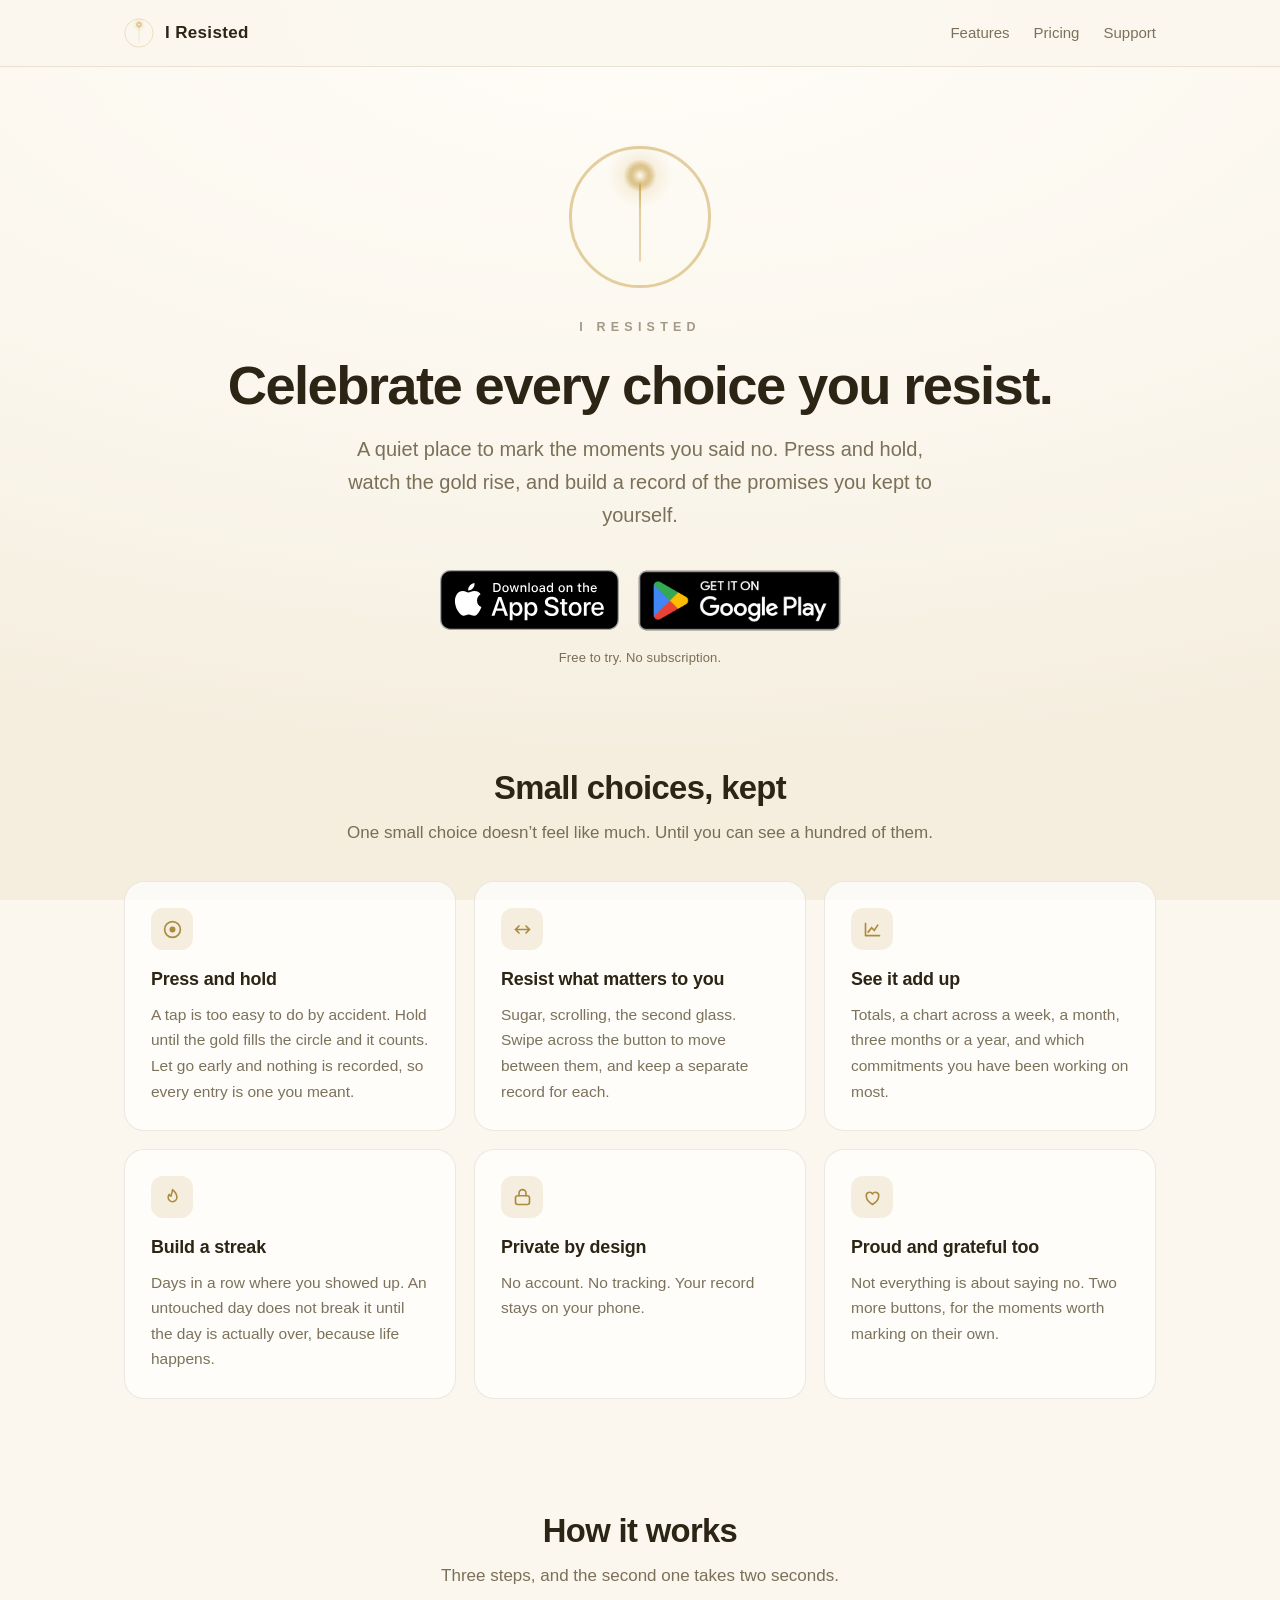
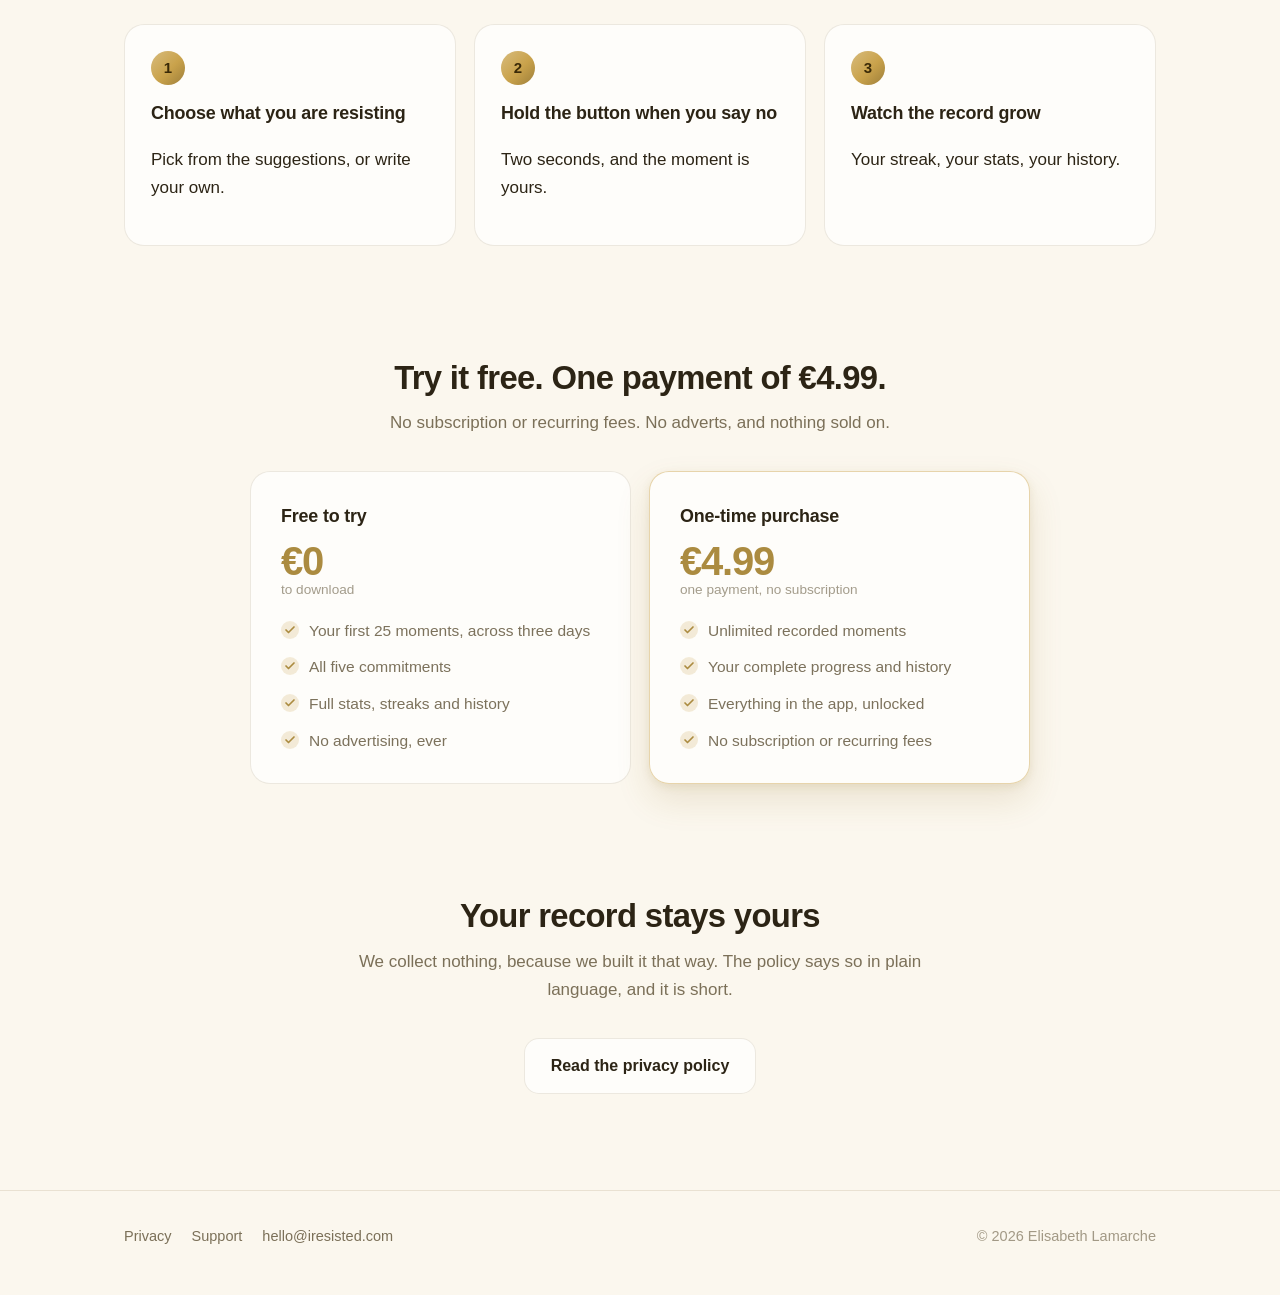
==== commit 2500759e: "Deploy latest exported website build" ====
--- a/index.html
+++ b/index.html
@@ -1 +1 @@
-<!DOCTYPE html><html lang="en"><head><meta charSet="utf-8"/><meta name="viewport" content="width=device-width, initial-scale=1"/><link rel="preload" as="image" href="/app-store-badge.svg"/><link rel="stylesheet" href="/_next/static/chunks/21wrvpz4o5fnp.css" data-precedence="next"/><link rel="preload" as="script" fetchPriority="low" href="/_next/static/chunks/3s6nzrbk-8mnv.js"/><script src="/_next/static/chunks/19mx3mg6lkumu.js" async=""></script><script src="/_next/static/chunks/4561u0v7ysn3r.js" async=""></script><script src="/_next/static/chunks/1f5ust74o0qp9.js" async=""></script><script src="/_next/static/chunks/turbopack-28mfh38016ipq.js" async=""></script><script src="/_next/static/chunks/3jnihsg-rcdh1.js" async="" crossorigin=""></script><script src="/_next/static/chunks/3asgzusumqy02.js" async="" crossorigin=""></script><meta name="theme-color" content="#FFFDF8" media="(prefers-color-scheme: light)"/><meta name="theme-color" content="#100C08" media="(prefers-color-scheme: dark)"/><title>I Resisted — Celebrate every choice you resist.</title><meta name="description" content="A quiet habit tracker for the moments you say no. Press and hold to record a choice you resisted, build a streak, and watch your self-discipline grow. No accounts, no tracking, no subscription."/><meta name="application-name" content="I Resisted"/><meta name="author" content="Elisabeth Lamarche"/><meta name="keywords" content="habit tracker,self discipline app,resist temptation,break bad habits,sobriety tracker,quit sugar,screen time habits,mindfulness,streak tracker,no subscription app"/><meta name="creator" content="Elisabeth Lamarche"/><meta name="publisher" content="Elisabeth Lamarche"/><meta name="robots" content="index, follow"/><meta name="googlebot" content="index, follow, max-image-preview:large"/><meta name="category" content="health"/><link rel="canonical" href="https://iresisted.com/"/><meta property="og:title" content="I Resisted — Celebrate every choice you resist."/><meta property="og:description" content="A quiet habit tracker for the moments you say no. Press and hold to record a choice you resisted, build a streak, and watch your self-discipline grow. No accounts, no tracking, no subscription."/><meta property="og:url" content="https://iresisted.com/"/><meta property="og:site_name" content="I Resisted"/><meta property="og:locale" content="en_GB"/><meta property="og:image" content="https://iresisted.com/og.png"/><meta property="og:image:width" content="1200"/><meta property="og:image:height" content="630"/><meta property="og:image:alt" content="I Resisted — Celebrate every choice you resist."/><meta property="og:type" content="website"/><meta name="twitter:card" content="summary_large_image"/><meta name="twitter:title" content="I Resisted — Celebrate every choice you resist."/><meta name="twitter:description" content="A quiet habit tracker for the moments you say no. Press and hold to record a choice you resisted, build a streak, and watch your self-discipline grow. No accounts, no tracking, no subscription."/><meta name="twitter:image" content="https://iresisted.com/og.png"/><link rel="icon" href="/icon.svg" type="image/svg+xml"/><link rel="icon" href="/icon.png" type="image/png"/><link rel="apple-touch-icon" href="/apple-touch-icon.png"/><script src="/_next/static/chunks/0cz1d0mv5g_q7.js" noModule=""></script></head><body><div hidden=""><!--$--><!--/$--></div><header class="site"><div class="wrap"><a class="brand" href="/"><svg width="30" height="30" viewBox="0 0 100 100" fill="none" xmlns="http://www.w3.org/2000/svg" role="img" aria-label="I Resisted"><defs><radialGradient id="mark-orb" cx="50%" cy="50%" r="50%"><stop offset="0%" stop-color="#FFFBEA"></stop><stop offset="24%" stop-color="#E7D5AE"></stop><stop offset="48%" stop-color="#C9A24B" stop-opacity="0.5"></stop><stop offset="74%" stop-color="#C9A24B" stop-opacity="0"></stop></radialGradient><radialGradient id="mark-glow" cx="50%" cy="50%" r="50%"><stop offset="0%" stop-color="#C9A24B" stop-opacity="0.33"></stop><stop offset="42%" stop-color="#C9A24B" stop-opacity="0.1"></stop><stop offset="72%" stop-color="#C9A24B" stop-opacity="0"></stop></radialGradient><linearGradient id="mark-beam" x1="0" y1="0" x2="0" y2="1"><stop offset="0%" stop-color="#C9A24B" stop-opacity="0.95"></stop><stop offset="45%" stop-color="#C9A24B" stop-opacity="0.5"></stop><stop offset="100%" stop-color="#C9A24B" stop-opacity="0.42"></stop></linearGradient></defs><circle cx="50" cy="22" r="31" fill="url(#mark-glow)"></circle><rect x="49.3" y="20" width="1.4" height="60" fill="url(#mark-beam)"></rect><circle cx="50" cy="50" r="47" stroke="#C9A24B" stroke-opacity="0.5" stroke-width="2"></circle><circle cx="50" cy="22" r="15" fill="url(#mark-orb)"></circle></svg><span>I Resisted</span></a><nav class="site" aria-label="Main"><a href="/#features">Features</a><a href="/#pricing">Pricing</a><a href="/support/">Support</a></nav></div></header><main><section class="hero"><div class="wrap"><svg class="mark" width="148" height="148" viewBox="0 0 100 100" fill="none" xmlns="http://www.w3.org/2000/svg" role="img" aria-label="I Resisted"><defs><radialGradient id="mark-orb" cx="50%" cy="50%" r="50%"><stop offset="0%" stop-color="#FFFBEA"></stop><stop offset="24%" stop-color="#E7D5AE"></stop><stop offset="48%" stop-color="#C9A24B" stop-opacity="0.5"></stop><stop offset="74%" stop-color="#C9A24B" stop-opacity="0"></stop></radialGradient><radialGradient id="mark-glow" cx="50%" cy="50%" r="50%"><stop offset="0%" stop-color="#C9A24B" stop-opacity="0.33"></stop><stop offset="42%" stop-color="#C9A24B" stop-opacity="0.1"></stop><stop offset="72%" stop-color="#C9A24B" stop-opacity="0"></stop></radialGradient><linearGradient id="mark-beam" x1="0" y1="0" x2="0" y2="1"><stop offset="0%" stop-color="#C9A24B" stop-opacity="0.95"></stop><stop offset="45%" stop-color="#C9A24B" stop-opacity="0.5"></stop><stop offset="100%" stop-color="#C9A24B" stop-opacity="0.42"></stop></linearGradient></defs><circle cx="50" cy="22" r="31" fill="url(#mark-glow)"></circle><rect x="49.3" y="20" width="1.4" height="60" fill="url(#mark-beam)"></rect><circle cx="50" cy="50" r="47" stroke="#C9A24B" stroke-opacity="0.5" stroke-width="2"></circle><circle cx="50" cy="22" r="15" fill="url(#mark-orb)"></circle></svg><p class="eyebrow">I Resisted</p><h1>Celebrate every choice you resist.</h1><p class="lede">A quiet place to mark the moments you said no. Press and hold, watch the gold rise, and build a record of the promises you kept to yourself.</p><div class="download-block"><div class="cta-row"><a class="store-badge" href="https://apps.apple.com/app/i-resisted/id6794341058"><img alt="Download on the App Store" width="180" height="60" decoding="async" data-nimg="1" style="color:transparent" src="/app-store-badge.svg"/></a></div><p class="download-note">Free to try. No subscription.</p></div></div></section><section id="features"><div class="wrap"><div class="center"><h2>Small choices, kept</h2><p class="section-lede">One small choice doesn’t feel like much. Until you can see a hundred of them.</p></div><div class="grid"><article class="card"><div class="icon" aria-hidden="true"><svg viewBox="0 0 24 24" fill="none" stroke="currentColor" stroke-width="1.9"><circle cx="12" cy="12" r="9"></circle><circle cx="12" cy="12" r="3.4" fill="currentColor" stroke="none"></circle></svg></div><h3>Press and hold</h3><p>A tap is too easy to do by accident. Hold until the gold fills the circle and it counts. Let go early and nothing is recorded, so every entry is one you meant.</p></article><article class="card"><div class="icon" aria-hidden="true"><svg viewBox="0 0 24 24" fill="none" stroke="currentColor" stroke-width="1.9" stroke-linecap="round"><path d="M4 12h16M8 8l-4 4 4 4M16 8l4 4-4 4"></path></svg></div><h3>Resist what matters to you</h3><p>Sugar, scrolling, the second glass. Swipe across the button to move between them, and keep a separate record for each.</p></article><article class="card"><div class="icon" aria-hidden="true"><svg viewBox="0 0 24 24" fill="none" stroke="currentColor" stroke-width="1.9" stroke-linecap="round"><path d="M4 19V5M4 19h16"></path><path d="M7 15l4-5 3 3 4-6"></path></svg></div><h3>See it add up</h3><p>Totals, a chart across a week, a month, three months or a year, and which commitments you have been working on most.</p></article><article class="card"><div class="icon" aria-hidden="true"><svg viewBox="0 0 24 24" fill="none" stroke="currentColor" stroke-width="1.8" stroke-linejoin="round"><path d="M12 3s5 4.2 5 8.6A5 5 0 0 1 7 12c0-1.4.6-2.6 1.4-3.6.3 1.3 1 2 1.9 2.2C10.6 8 12 6 12 3Z"></path></svg></div><h3>Build a streak</h3><p>Days in a row where you showed up. An untouched day does not break it until the day is actually over, because life happens.</p></article><article class="card"><div class="icon" aria-hidden="true"><svg viewBox="0 0 24 24" fill="none" stroke="currentColor" stroke-width="1.9"><rect x="4" y="10" width="16" height="10" rx="2.5"></rect><path d="M8 10V7a4 4 0 0 1 8 0v3" stroke-linecap="round"></path></svg></div><h3>Private by design</h3><p>No account. No tracking. Your record stays on your phone.</p></article><article class="card"><div class="icon" aria-hidden="true"><svg viewBox="0 0 24 24" fill="none" stroke="currentColor" stroke-width="1.8" stroke-linejoin="round"><path d="M12 20s-7-4.4-7-9.2A3.8 3.8 0 0 1 12 8a3.8 3.8 0 0 1 7 2.8C19 15.6 12 20 12 20Z"></path></svg></div><h3>Proud and grateful too</h3><p>Not everything is about saying no. Two more buttons, for the moments worth marking on their own.</p></article></div></div></section><section id="how"><div class="wrap"><div class="center"><h2>How it works</h2><p class="section-lede">Three steps, and the second one takes two seconds.</p></div><ol class="steps"><li><h3>Choose what you are resisting</h3><p>Pick from the suggestions, or write your own.</p></li><li><h3>Hold the button when you say no</h3><p>Two seconds, and the moment is yours.</p></li><li><h3>Watch the record grow</h3><p>Your streak, your stats, your history.</p></li></ol></div></section><section id="pricing"><div class="wrap"><div class="center"><h2>Try it free. One payment of <!-- -->€4.99<!-- -->.</h2><p class="section-lede">No subscription or recurring fees. No adverts, and nothing sold on.</p></div><div class="tiers"><div class="tier"><h3>Free to try</h3><p class="price">€0<small>to download</small></p><ul class="ticks"><li>Your first 25 moments, across three days</li><li>All five commitments</li><li>Full stats, streaks and history</li><li>No advertising, ever</li></ul></div><div class="tier featured"><h3>One-time purchase</h3><p class="price">€4.99<small>one payment, no subscription</small></p><ul class="ticks"><li>Unlimited recorded moments</li><li>Your complete progress and history</li><li>Everything in the app, unlocked</li><li>No subscription or recurring fees</li></ul></div></div></div></section><section class="center"><div class="wrap narrow"><h2>Your record stays yours</h2><p class="section-lede">We collect nothing, because we built it that way. The policy says so in plain language, and it is short.</p><a class="btn btn-quiet" href="/privacy/">Read the privacy policy</a></div></section><!--$--><!--/$--></main><footer class="site"><div class="wrap"><div><a href="/privacy/">Privacy</a><a href="/support/">Support</a><a href="mailto:hello@iresisted.com">hello@iresisted.com</a></div><div>© <!-- -->2026<!-- --> <!-- -->Elisabeth Lamarche</div></div></footer><script type="application/ld+json">{"@context":"https://schema.org","@type":"SoftwareApplication","name":"I Resisted","description":"A quiet habit tracker for the moments you say no. Press and hold to record a choice you resisted, build a streak, and watch your self-discipline grow. No accounts, no tracking, no subscription.","applicationCategory":"HealthApplication","operatingSystem":"iOS, Android","url":"https://iresisted.com","image":"https://iresisted.com/icon.png","author":{"@type":"Person","name":"Elisabeth Lamarche"},"offers":{"@type":"Offer","price":"4.99","priceCurrency":"EUR","description":"One-time purchase. No subscription or recurring fees. Free to download and try."}}</script><script src="/_next/static/chunks/3s6nzrbk-8mnv.js" id="_R_" async=""></script><script>(self.__next_f=self.__next_f||[]).push([0])</script><script>self.__next_f.push([1,"1:\"$Sreact.fragment\"\n2:I[22016,[\"/_next/static/chunks/3jnihsg-rcdh1.js\",\"/_next/static/chunks/3asgzusumqy02.js\"],\"\"]\n3:I[39756,[\"/_next/static/chunks/3jnihsg-rcdh1.js\"],\"default\"]\n4:I[37457,[\"/_next/static/chunks/3jnihsg-rcdh1.js\"],\"default\"]\n7:I[68027,[\"/_next/static/chunks/3jnihsg-rcdh1.js\"],\"default\",1]\n:HL[\"/_next/static/chunks/21wrvpz4o5fnp.css\",\"style\"]\n0:{\"P\":null,\"c\":[\"\",\"\"],\"q\":\"\",\"i\":false,\"f\":[[[\"\",{\"children\":[\"__PAGE__\",{},\"$undefined\",\"$undefined\",4608]},\"$undefined\",\"$undefined\",4624],[[\"$\",\"$1\",\"c\",{\"children\":[[[\"$\",\"link\",\"0\",{\"rel\":\"stylesheet\",\"href\":\"/_next/static/chunks/21wrvpz4o5fnp.css\",\"precedence\":\"next\",\"crossOrigin\":\"$undefined\",\"nonce\":\"$undefined\"}],[\"$\",\"script\",\"script-0\",{\"src\":\"/_next/static/chunks/3jnihsg-rcdh1.js\",\"async\":true,\"nonce\":\"$undefined\"}]],[\"$\",\"html\",null,{\"lang\":\"en\",\"children\":[\"$\",\"body\",null,{\"children\":[[\"$\",\"header\",null,{\"className\":\"site\",\"children\":[\"$\",\"div\",null,{\"className\":\"wrap\",\"children\":[[\"$\",\"$L2\",null,{\"href\":\"/\",\"className\":\"brand\",\"children\":[[\"$\",\"svg\",null,{\"className\":\"$undefined\",\"width\":30,\"height\":30,\"viewBox\":\"0 0 100 100\",\"fill\":\"none\",\"xmlns\":\"http://www.w3.org/2000/svg\",\"role\":\"img\",\"aria-label\":\"I Resisted\",\"children\":[[\"$\",\"defs\",null,{\"children\":[[\"$\",\"radialGradient\",null,{\"id\":\"mark-orb\",\"cx\":\"50%\",\"cy\":\"50%\",\"r\":\"50%\",\"children\":[[\"$\",\"stop\",null,{\"offset\":\"0%\",\"stopColor\":\"#FFFBEA\"}],[\"$\",\"stop\",null,{\"offset\":\"24%\",\"stopColor\":\"#E7D5AE\"}],[\"$\",\"stop\",null,{\"offset\":\"48%\",\"stopColor\":\"#C9A24B\",\"stopOpacity\":\"0.5\"}],[\"$\",\"stop\",null,{\"offset\":\"74%\",\"stopColor\":\"#C9A24B\",\"stopOpacity\":\"0\"}]]}],[\"$\",\"radialGradient\",null,{\"id\":\"mark-glow\",\"cx\":\"50%\",\"cy\":\"50%\",\"r\":\"50%\",\"children\":[[\"$\",\"stop\",null,{\"offset\":\"0%\",\"stopColor\":\"#C9A24B\",\"stopOpacity\":\"0.33\"}],[\"$\",\"stop\",null,{\"offset\":\"42%\",\"stopColor\":\"#C9A24B\",\"stopOpacity\":\"0.1\"}],[\"$\",\"stop\",null,{\"offset\":\"72%\",\"stopColor\":\"#C9A24B\",\"stopOpacity\":\"0\"}]]}],[\"$\",\"linearGradient\",null,{\"id\":\"mark-beam\",\"x1\":\"0\",\"y1\":\"0\",\"x2\":\"0\",\"y2\":\"1\",\"children\":[[\"$\",\"stop\",null,{\"offset\":\"0%\",\"stopColor\":\"#C9A24B\",\"stopOpacity\":\"0.95\"}],[\"$\",\"stop\",null,{\"offset\":\"45%\",\"stopColor\":\"#C9A24B\",\"stopOpacity\":\"0.5\"}],[\"$\",\"stop\",null,{\"offset\":\"100%\",\"stopColor\":\"#C9A24B\",\"stopOpacity\":\"0.42\"}]]}]]}],[\"$\",\"circle\",null,{\"cx\":\"50\",\"cy\":\"22\",\"r\":\"31\",\"fill\":\"url(#mark-glow)\"}],[\"$\",\"rect\",null,{\"x\":\"49.3\",\"y\":\"20\",\"width\":\"1.4\",\"height\":\"60\",\"fill\":\"url(#mark-beam)\"}],[\"$\",\"circle\",null,{\"cx\":\"50\",\"cy\":\"50\",\"r\":\"47\",\"stroke\":\"#C9A24B\",\"strokeOpacity\":\"0.5\",\"strokeWidth\":\"2\"}],[\"$\",\"circle\",null,{\"cx\":\"50\",\"cy\":\"22\",\"r\":\"15\",\"fill\":\"url(#mark-orb)\"}]]}],[\"$\",\"span\",null,{\"children\":\"I Resisted\"}]]}],[\"$\",\"nav\",null,{\"className\":\"site\",\"aria-label\":\"Main\",\"children\":[[\"$\",\"$L2\",null,{\"href\":\"/#features\",\"children\":\"Features\"}],[\"$\",\"$L2\",null,{\"href\":\"/#pricing\",\"children\":\"Pricing\"}],[\"$\",\"$L2\",null,{\"href\":\"/support\",\"children\":\"Support\"}]]}]]}]}],[\"$\",\"main\",null,{\"children\":[\"$\",\"$L3\",null,{\"parallelRouterKey\":\"children\",\"error\":\"$undefined\",\"errorStyles\":\"$undefined\",\"errorScripts\":\"$undefined\",\"template\":[\"$\",\"$L4\",null,{}],\"templateStyles\":\"$undefined\",\"templateScripts\":\"$undefined\",\"notFound\":[[[\"$\",\"title\",null,{\"children\":\"404: This page could not be found.\"}],[\"$\",\"div\",null,{\"style\":{\"fontFamily\":\"system-ui,\\\"Segoe UI\\\",Roboto,Helvetica,Arial,sans-serif,\\\"Apple Color Emoji\\\",\\\"Segoe UI Emoji\\\"\",\"height\":\"100vh\",\"textAlign\":\"center\",\"display\":\"flex\",\"flexDirection\":\"column\",\"alignItems\":\"center\",\"justifyContent\":\"center\"},\"children\":[\"$\",\"div\",null,{\"children\":[[\"$\",\"style\",null,{\"dangerouslySetInnerHTML\":{\"__html\":\"body{color:#000;background:#fff;margin:0}.next-error-h1{border-right:1px solid rgba(0,0,0,.3)}@media (prefers-color-scheme:dark){body{color:#fff;background:#000}.next-error-h1{border-right:1px solid rgba(255,255,255,.3)}}\"}}],[\"$\",\"h1\",null,{\"className\":\"next-error-h1\",\"style\":{\"display\":\"inline-block\",\"margin\":\"0 20px 0 0\",\"padding\":\"0 23px 0 0\",\"fontSize\":24,\"fontWeight\":500,\"verticalAlign\":\"top\",\"lineHeight\":\"49px\"},\"children\":404}],[\"$\",\"div\",null,{\"style\":{\"display\":\"inline-block\"},\"children\":[\"$\",\"h2\",null,{\"style\":{\"fontSize\":14,\"fontWeight\":400,\"lineHeight\":\"49px\",\"margin\":0},\"children\":\"This page could not be found.\"}]}]]}]}]],[]],\"forbidden\":\"$undefined\",\"unauthorized\":\"$undefined\"}]}],[\"$\",\"footer\",null,{\"className\":\"site\",\"children\":[\"$\",\"div\",null,{\"className\":\"wrap\",\"children\":[[\"$\",\"div\",null,{\"children\":[[\"$\",\"$L2\",null,{\"href\":\"/privacy\",\"children\":\"Privacy\"}],[\"$\",\"$L2\",null,{\"href\":\"/support\",\"children\":\"Support\"}],[\"$\",\"a\",null,{\"href\":\"mailto:hello@iresisted.com\",\"children\":\"hello@iresisted.com\"}]]}],[\"$\",\"div\",null,{\"children\":[\"© \",2026,\" \",\"Elisabeth Lamarche\"]}]]}]}],[\"$\",\"script\",null,{\"type\":\"application/ld+json\",\"dangerouslySetInnerHTML\":{\"__html\":\"{\\\"@context\\\":\\\"https://schema.org\\\",\\\"@type\\\":\\\"SoftwareApplication\\\",\\\"name\\\":\\\"I Resisted\\\",\\\"description\\\":\\\"A quiet habit tracker for the moments you say no. Press and hold to record a choice you resisted, build a streak, and watch your self-discipline grow. No accounts, no tracking, no subscription.\\\",\\\"applicationCategory\\\":\\\"HealthApplication\\\",\\\"operatingSystem\\\":\\\"iOS, Android\\\",\\\"url\\\":\\\"https://iresisted.com\\\",\\\"image\\\":\\\"https://iresisted.com/icon.png\\\",\\\"author\\\":{\\\"@type\\\":\\\"Person\\\",\\\"name\\\":\\\"Elisabeth Lamarche\\\"},\\\"offers\\\":{\\\"@type\\\":\\\"Offer\\\",\\\"price\\\":\\\"4.99\\\",\\\"priceCurrency\\\":\\\"EUR\\\",\\\"description\\\":\\\"One-time purchase. No subscription or recurring fees. Free to download and try.\\\"}}\"}}]]}]}]]}],{\"children\":[\"$L5\",{},null,false,null]},null,false,null],\"$L6\",false]],\"m\":\"$undefined\",\"G\":[\"$7\",[\"$L8\"]],\"S\":true,\"h\":null,\"r\":\"$undefined\",\"s\":\"$undefined\",\"a\":\"$undefined\",\"l\":\"$undefined\",\"p\":\"$undefined\",\"d\":\"$undefined\",\"b\":\"pG9EUOYOpXyOj8H97gEIw\"}\n9:I[5500,[\"/_next/static/chunks/3jnihsg-rcdh1.js\",\"/_next/static/chunks/3asgzusumqy02.js\"],\"Image\"]\n14:I[97367,[\"/_next/static/chunks/3jnihsg-rcdh1.js\"],\"ViewportBoundary\"]\n16:I[97367,[\"/_next/static/chunks/3jnihsg-rcdh1.js\"],\"MetadataBoundary\"]\n17:\"$Sreact.suspense\"\n5:[\"$\",\"$1\",\"c\",{\"children\":[[[\"$\",\"section\",null,{\"className\":\"hero\",\"children\":[\"$\",\"div\",null,{\"className\":\"wrap\",\"children\":[[\"$\",\"svg\",null,{\"className\":\"mark\",\"width\":148,\"height\":148,\"viewBox\":\"0 0 100 100\",\"fill\":\"none\",\"xmlns\":\"http://www.w3.org/2000/svg\",\"role\":\"img\",\"aria-label\":\"I Resisted\",\"children\":[[\"$\",\"defs\",null,{\"children\":[[\"$\",\"radialGradient\",null,{\"id\":\"mark-orb\",\"cx\":\"50%\",\"cy\":\"50%\",\"r\":\"50%\",\"children\":[[\"$\",\"stop\",null,{\"offset\":\"0%\",\"stopColor\":\"#FFFBEA\"}],[\"$\",\"stop\",null,{\"offset\":\"24%\",\"stopColor\":\"#E7D5AE\"}],[\"$\",\"stop\",null,{\"offset\":\"48%\",\"stopColor\":\"#C9A24B\",\"stopOpacity\":\"0.5\"}],[\"$\",\"stop\",null,{\"offset\":\"74%\",\"stopColor\":\"#C9A24B\",\"stopOpacity\":\"0\"}]]}],[\"$\",\"radialGradient\",null,{\"id\":\"mark-glow\",\"cx\":\"50%\",\"cy\":\"50%\",\"r\":\"50%\",\"children\":[[\"$\",\"stop\",null,{\"offset\":\"0%\",\"stopColor\":\"#C9A24B\",\"stopOpacity\":\"0.33\"}],[\"$\",\"stop\",null,{\"offset\":\"42%\",\"stopColor\":\"#C9A24B\",\"stopOpacity\":\"0.1\"}],[\"$\",\"stop\",null,{\"offset\":\"72%\",\"stopColor\":\"#C9A24B\",\"stopOpacity\":\"0\"}]]}],[\"$\",\"linearGradient\",null,{\"id\":\"mark-beam\",\"x1\":\"0\",\"y1\":\"0\",\"x2\":\"0\",\"y2\":\"1\",\"children\":[[\"$\",\"stop\",null,{\"offset\":\"0%\",\"stopColor\":\"#C9A24B\",\"stopOpacity\":\"0.95\"}],[\"$\",\"stop\",null,{\"offset\":\"45%\",\"stopColor\":\"#C9A24B\",\"stopOpacity\":\"0.5\"}],[\"$\",\"stop\",null,{\"offset\":\"100%\",\"stopColor\":\"#C9A24B\",\"stopOpacity\":\"0.42\"}]]}]]}],[\"$\",\"circle\",null,{\"cx\":\"50\",\"cy\":\"22\",\"r\":\"31\",\"fill\":\"url(#mark-glow)\"}],[\"$\",\"rect\",null,{\"x\":\"49.3\",\"y\":\"20\",\"width\":\"1.4\",\"height\":\"60\",\"fill\":\"url(#mark-beam)\"}],[\"$\",\"circle\",null,{\"cx\":\"50\",\"cy\":\"50\",\"r\":\"47\",\"stroke\":\"#C9A24B\",\"strokeOpacity\":\"0.5\",\"strokeWidth\":\"2\"}],[\"$\",\"circle\",null,{\"cx\":\"50\",\"cy\":\"22\",\"r\":\"15\",\"fill\":\"url(#mark-orb)\"}]]}],[\"$\",\"p\",null,{\"className\":\"eyebrow\",\"children\":\"I Resisted\"}],[\"$\",\"h1\",null,{\"children\":\"Celebrate every choice you resist.\"}],[\"$\",\"p\",null,{\"className\":\"lede\",\"children\":\"A quiet place to mark the moments you said no. Press and hold, watch the gold rise, and build a record of the promises you kept to yourself.\"}],[\"$\",\"div\",null,{\"className\":\"download-block\",\"children\":[[\"$\",\"div\",null,{\"className\":\"cta-row\",\"children\":[[\"$\",\"a\",null,{\"className\":\"store-badge\",\"href\":\"https://apps.apple.com/app/i-resisted/id6794341058\",\"children\":[\"$\",\"$L9\",null,{\"src\":\"/app-store-badge.svg\",\"alt\":\"Download on the App Store\",\"width\":180,\"height\":60,\"preload\":true}]}],null]}],[\"$\",\"p\",null,{\"className\":\"download-note\",\"children\":\"Free to try. No subscription.\"}]]}]]}]}],[\"$\",\"section\",null,{\"id\":\"features\",\"children\":[\"$\",\"div\",null,{\"className\":\"wrap\",\"children\":[[\"$\",\"div\",null,{\"className\":\"center\",\"children\":[[\"$\",\"h2\",null,{\"children\":\"Small choices, kept\"}],[\"$\",\"p\",null,{\"className\":\"section-lede\",\"children\":\"One small choice doesn’t feel like much. Until you can see a hundred of them.\"}]]}],[\"$\",\"div\",null,{\"className\":\"grid\",\"children\":[[\"$\",\"article\",\"Press and hold\",{\"className\":\"card\",\"children\":[[\"$\",\"div\",null,{\"className\":\"icon\",\"aria-hidden\":\"true\",\"children\":[\"$\",\"svg\",null,{\"viewBox\":\"0 0 24 24\",\"fill\":\"none\",\"stroke\":\"currentColor\",\"strokeWidth\":\"1.9\",\"children\":[[\"$\",\"circle\",null,{\"cx\":\"12\",\"cy\":\"12\",\"r\":\"9\"}],[\"$\",\"circle\",null,{\"cx\":\"12\",\"cy\":\"12\",\"r\":\"3.4\",\"fill\":\"currentColor\",\"stroke\":\"none\"}]]}]}],[\"$\",\"h3\",null,{\"children\":\"Press and hold\"}],[\"$\",\"p\",null,{\"children\":\"A tap is too easy to do by accident. Hold until the gold fills the circle and it counts. Let go early and nothing is recorded, so every entry is one you meant.\"}]]}],[\"$\",\"article\",\"Resist what matters to you\",{\"className\":\"card\",\"children\":[[\"$\",\"div\",null,{\"className\":\"icon\",\"aria-hidden\":\"true\",\"children\":[\"$\",\"svg\",null,{\"viewBox\":\"0 0 24 24\",\"fill\":\"none\",\"stroke\":\"currentColor\",\"strokeWidth\":\"1.9\",\"strokeLinecap\":\"round\",\"children\":[\"$\",\"path\",null,{\"d\":\"M4 12h16M8 8l-4 4 4 4M16 8l4 4-4 4\"}]}]}],[\"$\",\"h3\",null,{\"children\":\"Resist what matters to you\"}],[\"$\",\"p\",null,{\"children\":\"Sugar, scrolling, the second glass. Swipe across the button to move between them, and keep a separate record for each.\"}]]}],[\"$\",\"article\",\"See it add up\",{\"className\":\"card\",\"children\":[[\"$\",\"div\",null,{\"className\":\"icon\",\"aria-hidden\":\"true\",\"children\":[\"$\",\"svg\",null,{\"viewBox\":\"0 0 24 24\",\"fill\":\"none\",\"stroke\":\"currentColor\",\"strokeWidth\":\"1.9\",\"strokeLinecap\":\"round\",\"children\":[[\"$\",\"path\",null,{\"d\":\"M4 19V5M4 19h16\"}],[\"$\",\"path\",null,{\"d\":\"M7 15l4-5 3 3 4-6\"}]]}]}],[\"$\",\"h3\",null,{\"children\":\"See it add up\"}],[\"$\",\"p\",null,{\"children\":\"Totals, a chart across a week, a month, three months or a year, and which commitments you have been working on most.\"}]]}],[\"$\",\"article\",\"Build a streak\",{\"className\":\"card\",\"children\":[[\"$\",\"div\",null,{\"className\":\"icon\",\"aria-hidden\":\"true\",\"children\":[\"$\",\"svg\",null,{\"viewBox\":\"0 0 24 24\",\"fill\":\"none\",\"stroke\":\"currentColor\",\"strokeWidth\":\"1.8\",\"strokeLinejoin\":\"round\",\"children\":\"$La\"}]}],\"$Lb\",\"$Lc\"]}],\"$Ld\",\"$Le\"]}]]}]}],\"$Lf\",\"$L10\",\"$L11\"],[\"$L12\"],\"$L13\"]}]\n6:[\"$\",\"$1\",\"h\",{\"children\":[null,[\"$\",\"$L14\",null,{\"children\":\"$L15\"}],[\"$\",\"div\",null,{\"hidden\":true,\"children\":[\"$\",\"$L16\",null,{\"children\":[\"$\",\"$17\",null,{\"name\":\"Next.Metadata\",\"children\":\"$L18\"}]}]}],null]}]\n8:[\"$\",\"link\",\"0\",{\"rel\":\"stylesheet\",\"href\":\"/_next/static/chunks/21wrvpz4o5fnp.css\",\"precedence\":\"next\",\"crossOrigin\":\"$undefined\",\"nonce\":\"$undefined\"}]\n19:I[97367,[\"/_next/static/chunks/3jnihsg-rcdh1.js\"],\"OutletBoundary\"]\na:[\"$\",\"path\",null,{\"d\":\"M12 3s5 4.2 5 8.6A5 5 0 0 1 7 12c0-1.4.6-2.6 1.4-3.6.3 1.3 1 2 1.9 2.2C10.6 8 12 6 12 3Z\"}]\nb:[\"$\",\"h3\",null,{\"children\":\"Build a streak\"}]\nc:[\"$\",\"p\",null,{\"children\":\"Days in a row where you showed up. An untouched day does not break it until the day is actually over, because life happens.\"}]\nd:[\"$\",\"article\",\"Private by design\",{\"className\":\"card\",\"children\":[[\"$\",\"div\",null,{\"className\":\"icon\",\"aria-hidden\":\"true\",\"children\":[\"$\",\"svg\",null,{\"viewBox\":\"0 0 24 24\",\"fill\":\"none\",\"stroke\":\"currentColor\",\"strokeWidth\":\"1.9\",\"children\":[[\"$\",\"rect\",null,{\"x\":\"4\",\"y\":\"10\",\"width\":\"16\",\"height\":\"10\",\"rx\":\"2.5\"}],[\"$\",\"path\",null,{\"d\":\"M8 10V7a4 4 0 0 1 8 0v3\",\"strokeLinecap\":\"round\"}]]}]}],[\"$\",\"h3\",null,{\"children\":\"Private by design\"}],[\"$\",\"p\",null,{\"children\":\"No account. No tracking. Your record stays on your phone.\"}]]}]\ne:[\"$\",\"article\",\"Proud and grateful too\",{\"className\":\"card\",\"children\":[[\"$\",\"div\",null,{\"className\":\"icon\",\"aria-hidden\":\"true\",\"children\":[\"$\",\"svg\",null,{\"viewBox\":\"0 0 24 24\",\"fill\":\"none\",\"stroke\":\"currentColor\",\"strokeWidth\":\"1.8\",\"strokeLinejoin\":\"round\",\"children\":[\"$\",\"path\",null,{\"d\":\"M12 20s-7-4.4-7-9.2A3.8 3.8 0 0 1 12 8a3.8 3.8 0 0 1 7 2.8C19 15.6 12 20 12 20Z\"}]}]}],[\"$\",\"h3\",null,{\"children\":\"Proud and grateful too\"}],[\"$\",\"p\",null,{\"children\":\"Not everything is about saying no. Two more buttons, for the moments worth marking on their own.\"}]]}]\nf:[\"$\",\"section\",null,{\"id\":\"how\",\"children\":[\"$\",\"div\",null,{\"className\":\"wrap\",\"children\":[[\"$\",\"div\",null,{\"className\":\"center\",\"children\":[[\"$\",\"h2\",null,{\"children\":\"How it works\"}],[\"$\",\"p\",null,{\"className\":\"section-lede\",\"children\":\"Three steps, and the second one takes two seconds.\"}]]}],[\"$\",\"ol\",null,{\"className\":\"steps\",\"children\":[[\"$\",\"li\",\"Choose what you are resisting\",{\"children\":[[\"$\",\"h3\",null,{\"children\":\"Choose what you are resisting\"}],[\"$\",\"p\",null,{\"children\":\"Pick from the suggestions, or write your own.\"}]]}],[\"$\",\"li\",\"Hold the button when you say no\",{\"children\":[[\"$\",\"h3\",null,{\"children\":\"Hold the button when you say no\"}],[\"$\",\"p\",null,{\"children\":\"Two seconds, and the moment is yours.\"}]]}],[\"$\",\"li\",\"Watch the record grow\",{\"children\":[[\"$\",\"h3\",null,{\"children\":\"Watch the record grow\"}],[\"$\",\"p\",null,{\"children\":\"Your streak, your stats, your history.\"}]]}]]}]]}]}]\n10:[\"$\",\"section\",null,{\"id\":\"pricing\",\"children\":[\"$\",\"div\",null,{\"className\":\"wrap\",\"children\":[[\"$\",\"div\",null,{\"className\":\"center\",\"children\":[[\"$\",\"h2\",null,{\"children\":[\"Try it free. One payment of \",\"€4.99\",\".\"]}],[\"$\",\"p\",null,{\"className\":\"section-lede\",\"children\":\"No subscription or recurring fees. No adverts, and nothing sold on.\"}]]}],[\"$\",\"div\",null,{\"className\":\"tiers\",\"children\":[[\"$\",\"div\",null,{\"className\":\"tier\",\"children\":[[\"$\",\"h3\",null,{\"children\":\"Free to try\"}],[\"$\",\"p\",null,{\"className\":\"price\",\"children\":[\"€0\",[\"$\",\"small\",null,{\"children\":\"to download\"}]]}],[\"$\",\"ul\",null,{\"className\":\"ticks\",\"children\":[[\"$\",\"li\",null,{\"children\":\"Your first 25 moments, across three days\"}],[\"$\",\"li\",null,{\"children\":\"All five commitments\"}],[\"$\",\"li\",null,{\"children\":\"Full stats, streaks and history\"}],[\"$\",\"li\",null,{\"children\":\"No advertising, ever\"}]]}]]}],[\"$\",\"div\",null,{\"className\":\"tier featured\",\"children\":[[\"$\",\"h3\",null,{\"children\":\"One-time purchase\"}],[\"$\",\"p\",null,{\"className\":\"price\",\"children\":[\"€4.99\",[\"$\",\"small\",null,{\"children\":\"one payment, no subscription\"}]]}],[\"$\",\"ul\",null,{\"className\":\"ticks\",\"children\":[[\"$\",\"li\",null,{\"children\":\"Unlimited recorded moments\"}],[\"$\",\"li\",null,{\"children\":\"Your complete progress and history\"}],[\"$\",\"li\",null,{\"children\":\"Everything in the app, unlocked\"}],[\"$\",\"li\",null,{\"children\":\"No subscription or recurring fees\"}]]}]]}]]}]]}]}]\n11:[\"$\",\"section\",null,{\"className\":\"center\",\"children\":[\"$\",\"div\",null,{\"className\":\"wrap narrow\",\"children\":[[\"$\",\"h2\",null,{\"children\":\"Your record stays yours\"}],[\"$\",\"p\",null,{\"className\":\"section-lede\",\"children\":\"We collect nothing, because we built it that way. The policy says so in plain language, and it is short.\"}],[\"$\",\"$L2\",null,{\"className\":\"btn btn-quiet\",\"href\":\"/privacy\",\"children\":\"Read the privacy policy\"}]]}]}]\n12:[\"$\",\"script\",\"script-0\",{\"src\":\"/_next/static/chunks/3asgzusumqy02.js\",\"async\":true,\"nonce\":\"$undefined\"}]\n13:[\"$\",\"$L19\",null,{\"children\":[\"$\",\"$17\",null,{\"name\":\"Next.MetadataOutlet\",\"children\":\"$@1a\"}]}]\n15:[[\"$\",\"meta\",\"0\",{\"charSet\":\"utf-8\"}],[\"$\",\"meta\",\"1\",{\"name\":\"viewport\",\"content\":\"width=device-width, initial-scale=1\"}],[\"$\",\"meta\",\"2\",{\"name\":\"theme-color\",\"content\":\"#FFFDF8\",\"media\":\"(prefers-color-scheme: light)\"}],[\"$\",\"meta\",\"3\",{\"name\":\"theme-color\",\"content\":\"#100C08\",\"media\":\"(prefers-color-scheme: dark)\"}]]\n1b:I[27201,[\"/_next/static/chunks/3jnihsg-rcdh1.js\"],\"IconMark\"]\n18:[[\"$\",\"title\",\"0\",{\"children\":\"I Resisted — Celebrate every choice you resist.\"}],[\"$\",\"meta\",\"1\",{\"name\":\"description\",\"content\":\"A quiet habit tracker for the moments you say no. Press and hold to record a choice you resisted, build a streak, and watch your self-discipline grow. No accounts, no tracking, no subscription.\"}],[\"$\",\"meta\",\"2\",{\"name\":\"application-name\",\"content\":\"I Resisted\"}],[\"$\",\"meta\",\"3\",{\"name\":\"author\",\"content\":\"Elisabeth Lamarche\"}],[\"$\",\"meta\",\"4\",{\"name\":\"keywords\",\"content\":\"habit tracker,self discipline app,resist temptation,break bad habits,sobriety tracker,quit sugar,screen time habits,mindfulness,streak tracker,no subscription app\"}],[\"$\",\"meta\",\"5\",{\"name\":\"creator\",\"content\":\"Elisabeth Lamarche\"}],[\"$\",\"meta\",\"6\",{\"name\":\"publisher\",\"content\":\"Elisabeth Lamarche\"}],[\"$\",\"meta\",\"7\",{\"name\":\"robots\",\"content\":\"index, follow\"}],[\"$\",\"meta\",\"8\",{\"name\":\"googlebot\",\"content\":\"index, follow, max-image-preview:large\"}],[\"$\",\"meta\",\"9\",{\"name\":\"category\",\"content\":\"health\"}],[\"$\",\"link\",\"10\",{\"rel\":\"canonical\",\"href\":\"https://iresisted.com/\"}],[\"$\",\"meta\",\"11\",{\"property\":\"og:title\",\"content\":\"I Resisted — Celebrate every choice you resist.\"}],[\"$\",\"meta\",\"12\",{\"property\":\"og:description\",\"content\":\"A quiet habit tracker for the moments you say no. Press and hold to record a choice you resisted, build a streak, and watch your self-discipline grow. No accounts, no tracking, no subscription.\"}],[\"$\",\"meta\",\"13\",{\"property\":\"og:url\",\"content\":\"https://iresisted.com/\"}],[\"$\",\"meta\",\"14\",{\"property\":\"og:site_name\",\"content\":\"I Resisted\"}],[\"$\",\"meta\",\"15\",{\"property\":\"og:locale\",\"content\":\"en_GB\"}],[\"$\",\"meta\",\"16\",{\"property\":\"og:image\",\"content\":\"https://iresisted.com/og.png\"}],[\"$\",\"meta\",\"17\",{\"property\":\"og:image:width\",\"content\":\"1200\"}],[\"$\",\"meta\",\"18\",{\"property\":\"og:image:height\",\"content\":\"630\"}],[\"$\",\"meta\",\"19\",{\"property\":\"og:image:alt\",\"content\":\"I Resisted — Celebrate every choice you resist.\"}],[\"$\",\"meta\",\"20\",{\"property\":\"og:type\",\"content\":\"website\"}],[\"$\",\"meta\",\"21\",{\"name\":\"twitter:card\",\"content\":\"summary_large_image\"}],[\"$\",\"meta\",\"22\",{\"name\":\"twitter:title\",\"content\":\"I Resisted — Celebrate every choice you resist.\"}],[\"$\",\"meta\",\"23\",{\"name\":\"twitter:description\",\"content\":\"A quiet habit tracker for the moments you say no. Press and hold to record a choice you resisted, build a streak, and watch your self-discipline grow. No accounts, no tracking, no subscription.\"}],[\"$\",\"meta\",\"24\",{\"name\":\"twitter:image\",\"content\":\"https://iresisted.com/og.png\"}],[\"$\",\"link\",\"25\",{\"rel\":\"icon\",\"href\":\"/icon.svg\",\"type\":\"image/svg+xml\"}],[\"$\",\"link\",\"26\",{\"rel\":\"icon\",\"href\":\"/icon.png\",\"type\":\"image/png\"}],[\"$\",\"link\",\"27\",{\"rel\":\"apple-touch-icon\",\"href\":\"/apple-touch-icon.png\"}],[\"$\",\"$L1b\",\"28\",{}]]\n1a:null\n"])</script></body></html>+<!DOCTYPE html><html lang="en"><head><meta charSet="utf-8"/><meta name="viewport" content="width=device-width, initial-scale=1"/><link rel="preload" as="image" href="/app-store-badge.svg"/><link rel="preload" as="image" href="/google-play-badge.png"/><link rel="stylesheet" href="/_next/static/chunks/1dri_5a_tjq7f.css" data-precedence="next"/><link rel="preload" as="script" fetchPriority="low" href="/_next/static/chunks/3s6nzrbk-8mnv.js"/><script src="/_next/static/chunks/19mx3mg6lkumu.js" async=""></script><script src="/_next/static/chunks/4561u0v7ysn3r.js" async=""></script><script src="/_next/static/chunks/1f5ust74o0qp9.js" async=""></script><script src="/_next/static/chunks/turbopack-28mfh38016ipq.js" async=""></script><script src="/_next/static/chunks/3jnihsg-rcdh1.js" async="" crossorigin=""></script><script src="/_next/static/chunks/3asgzusumqy02.js" async="" crossorigin=""></script><meta name="theme-color" content="#FFFDF8" media="(prefers-color-scheme: light)"/><meta name="theme-color" content="#100C08" media="(prefers-color-scheme: dark)"/><title>I Resisted — Celebrate every choice you resist.</title><meta name="description" content="A quiet habit tracker for the moments you say no. Press and hold to record a choice you resisted, build a streak, and watch your self-discipline grow. No accounts, no tracking, no subscription."/><meta name="application-name" content="I Resisted"/><meta name="author" content="Elisabeth Lamarche"/><meta name="keywords" content="habit tracker,self discipline app,resist temptation,break bad habits,sobriety tracker,quit sugar,screen time habits,mindfulness,streak tracker,no subscription app"/><meta name="creator" content="Elisabeth Lamarche"/><meta name="publisher" content="Elisabeth Lamarche"/><meta name="robots" content="index, follow"/><meta name="googlebot" content="index, follow, max-image-preview:large"/><meta name="category" content="health"/><link rel="canonical" href="https://iresisted.com/"/><meta property="og:title" content="I Resisted — Celebrate every choice you resist."/><meta property="og:description" content="A quiet habit tracker for the moments you say no. Press and hold to record a choice you resisted, build a streak, and watch your self-discipline grow. No accounts, no tracking, no subscription."/><meta property="og:url" content="https://iresisted.com/"/><meta property="og:site_name" content="I Resisted"/><meta property="og:locale" content="en_GB"/><meta property="og:image" content="https://iresisted.com/og.png"/><meta property="og:image:width" content="1200"/><meta property="og:image:height" content="630"/><meta property="og:image:alt" content="I Resisted — Celebrate every choice you resist."/><meta property="og:type" content="website"/><meta name="twitter:card" content="summary_large_image"/><meta name="twitter:title" content="I Resisted — Celebrate every choice you resist."/><meta name="twitter:description" content="A quiet habit tracker for the moments you say no. Press and hold to record a choice you resisted, build a streak, and watch your self-discipline grow. No accounts, no tracking, no subscription."/><meta name="twitter:image" content="https://iresisted.com/og.png"/><link rel="icon" href="/icon.svg" type="image/svg+xml"/><link rel="icon" href="/icon.png" type="image/png"/><link rel="apple-touch-icon" href="/apple-touch-icon.png"/><script src="/_next/static/chunks/0cz1d0mv5g_q7.js" noModule=""></script></head><body><div hidden=""><!--$--><!--/$--></div><header class="site"><div class="wrap"><a class="brand" href="/"><svg width="30" height="30" viewBox="0 0 100 100" fill="none" xmlns="http://www.w3.org/2000/svg" role="img" aria-label="I Resisted"><defs><radialGradient id="mark-orb" cx="50%" cy="50%" r="50%"><stop offset="0%" stop-color="#FFFBEA"></stop><stop offset="24%" stop-color="#E7D5AE"></stop><stop offset="48%" stop-color="#C9A24B" stop-opacity="0.5"></stop><stop offset="74%" stop-color="#C9A24B" stop-opacity="0"></stop></radialGradient><radialGradient id="mark-glow" cx="50%" cy="50%" r="50%"><stop offset="0%" stop-color="#C9A24B" stop-opacity="0.33"></stop><stop offset="42%" stop-color="#C9A24B" stop-opacity="0.1"></stop><stop offset="72%" stop-color="#C9A24B" stop-opacity="0"></stop></radialGradient><linearGradient id="mark-beam" x1="0" y1="0" x2="0" y2="1"><stop offset="0%" stop-color="#C9A24B" stop-opacity="0.95"></stop><stop offset="45%" stop-color="#C9A24B" stop-opacity="0.5"></stop><stop offset="100%" stop-color="#C9A24B" stop-opacity="0.42"></stop></linearGradient></defs><circle cx="50" cy="22" r="31" fill="url(#mark-glow)"></circle><rect x="49.3" y="20" width="1.4" height="60" fill="url(#mark-beam)"></rect><circle cx="50" cy="50" r="47" stroke="#C9A24B" stroke-opacity="0.5" stroke-width="2"></circle><circle cx="50" cy="22" r="15" fill="url(#mark-orb)"></circle></svg><span>I Resisted</span></a><nav class="site" aria-label="Main"><a href="/#features">Features</a><a href="/#pricing">Pricing</a><a href="/support/">Support</a></nav></div></header><main><section class="hero"><div class="wrap"><svg class="mark" width="148" height="148" viewBox="0 0 100 100" fill="none" xmlns="http://www.w3.org/2000/svg" role="img" aria-label="I Resisted"><defs><radialGradient id="mark-orb" cx="50%" cy="50%" r="50%"><stop offset="0%" stop-color="#FFFBEA"></stop><stop offset="24%" stop-color="#E7D5AE"></stop><stop offset="48%" stop-color="#C9A24B" stop-opacity="0.5"></stop><stop offset="74%" stop-color="#C9A24B" stop-opacity="0"></stop></radialGradient><radialGradient id="mark-glow" cx="50%" cy="50%" r="50%"><stop offset="0%" stop-color="#C9A24B" stop-opacity="0.33"></stop><stop offset="42%" stop-color="#C9A24B" stop-opacity="0.1"></stop><stop offset="72%" stop-color="#C9A24B" stop-opacity="0"></stop></radialGradient><linearGradient id="mark-beam" x1="0" y1="0" x2="0" y2="1"><stop offset="0%" stop-color="#C9A24B" stop-opacity="0.95"></stop><stop offset="45%" stop-color="#C9A24B" stop-opacity="0.5"></stop><stop offset="100%" stop-color="#C9A24B" stop-opacity="0.42"></stop></linearGradient></defs><circle cx="50" cy="22" r="31" fill="url(#mark-glow)"></circle><rect x="49.3" y="20" width="1.4" height="60" fill="url(#mark-beam)"></rect><circle cx="50" cy="50" r="47" stroke="#C9A24B" stroke-opacity="0.5" stroke-width="2"></circle><circle cx="50" cy="22" r="15" fill="url(#mark-orb)"></circle></svg><p class="eyebrow">I Resisted</p><h1>Celebrate every choice you resist.</h1><p class="lede">A quiet place to mark the moments you said no. Press and hold, watch the gold rise, and build a record of the promises you kept to yourself.</p><div class="download-block"><div class="cta-row"><a class="store-badge" href="https://apps.apple.com/app/i-resisted/id6794341058"><img alt="Download on the App Store" width="180" height="60" decoding="async" data-nimg="1" style="color:transparent;width:auto" src="/app-store-badge.svg"/></a><a class="store-badge store-badge--google-play" href="https://play.google.com/store/apps/details?id=com.elisabeth.iresisted"><img alt="Get it on Google Play" width="646" height="250" decoding="async" data-nimg="1" style="color:transparent" src="/google-play-badge.png"/></a></div><p class="download-note">Free to try. No subscription.</p></div></div></section><section id="features"><div class="wrap"><div class="center"><h2>Small choices, kept</h2><p class="section-lede">One small choice doesn’t feel like much. Until you can see a hundred of them.</p></div><div class="grid"><article class="card"><div class="icon" aria-hidden="true"><svg viewBox="0 0 24 24" fill="none" stroke="currentColor" stroke-width="1.9"><circle cx="12" cy="12" r="9"></circle><circle cx="12" cy="12" r="3.4" fill="currentColor" stroke="none"></circle></svg></div><h3>Press and hold</h3><p>A tap is too easy to do by accident. Hold until the gold fills the circle and it counts. Let go early and nothing is recorded, so every entry is one you meant.</p></article><article class="card"><div class="icon" aria-hidden="true"><svg viewBox="0 0 24 24" fill="none" stroke="currentColor" stroke-width="1.9" stroke-linecap="round"><path d="M4 12h16M8 8l-4 4 4 4M16 8l4 4-4 4"></path></svg></div><h3>Resist what matters to you</h3><p>Sugar, scrolling, the second glass. Swipe across the button to move between them, and keep a separate record for each.</p></article><article class="card"><div class="icon" aria-hidden="true"><svg viewBox="0 0 24 24" fill="none" stroke="currentColor" stroke-width="1.9" stroke-linecap="round"><path d="M4 19V5M4 19h16"></path><path d="M7 15l4-5 3 3 4-6"></path></svg></div><h3>See it add up</h3><p>Totals, a chart across a week, a month, three months or a year, and which commitments you have been working on most.</p></article><article class="card"><div class="icon" aria-hidden="true"><svg viewBox="0 0 24 24" fill="none" stroke="currentColor" stroke-width="1.8" stroke-linejoin="round"><path d="M12 3s5 4.2 5 8.6A5 5 0 0 1 7 12c0-1.4.6-2.6 1.4-3.6.3 1.3 1 2 1.9 2.2C10.6 8 12 6 12 3Z"></path></svg></div><h3>Build a streak</h3><p>Days in a row where you showed up. An untouched day does not break it until the day is actually over, because life happens.</p></article><article class="card"><div class="icon" aria-hidden="true"><svg viewBox="0 0 24 24" fill="none" stroke="currentColor" stroke-width="1.9"><rect x="4" y="10" width="16" height="10" rx="2.5"></rect><path d="M8 10V7a4 4 0 0 1 8 0v3" stroke-linecap="round"></path></svg></div><h3>Private by design</h3><p>No account. No tracking. Your record stays on your phone.</p></article><article class="card"><div class="icon" aria-hidden="true"><svg viewBox="0 0 24 24" fill="none" stroke="currentColor" stroke-width="1.8" stroke-linejoin="round"><path d="M12 20s-7-4.4-7-9.2A3.8 3.8 0 0 1 12 8a3.8 3.8 0 0 1 7 2.8C19 15.6 12 20 12 20Z"></path></svg></div><h3>Proud and grateful too</h3><p>Not everything is about saying no. Two more buttons, for the moments worth marking on their own.</p></article></div></div></section><section id="how"><div class="wrap"><div class="center"><h2>How it works</h2><p class="section-lede">Three steps, and the second one takes two seconds.</p></div><ol class="steps"><li><h3>Choose what you are resisting</h3><p>Pick from the suggestions, or write your own.</p></li><li><h3>Hold the button when you say no</h3><p>Two seconds, and the moment is yours.</p></li><li><h3>Watch the record grow</h3><p>Your streak, your stats, your history.</p></li></ol></div></section><section id="pricing"><div class="wrap"><div class="center"><h2>Try it free. One payment of <!-- -->€4.99<!-- -->.</h2><p class="section-lede">No subscription or recurring fees. No adverts, and nothing sold on.</p></div><div class="tiers"><div class="tier"><h3>Free to try</h3><p class="price">€0<small>to download</small></p><ul class="ticks"><li>Your first 25 moments, across three days</li><li>All five commitments</li><li>Full stats, streaks and history</li><li>No advertising, ever</li></ul></div><div class="tier featured"><h3>One-time purchase</h3><p class="price">€4.99<small>one payment, no subscription</small></p><ul class="ticks"><li>Unlimited recorded moments</li><li>Your complete progress and history</li><li>Everything in the app, unlocked</li><li>No subscription or recurring fees</li></ul></div></div></div></section><section class="center"><div class="wrap narrow"><h2>Your record stays yours</h2><p class="section-lede">We collect nothing, because we built it that way. The policy says so in plain language, and it is short.</p><a class="btn btn-quiet" href="/privacy/">Read the privacy policy</a></div></section><!--$--><!--/$--></main><footer class="site"><div class="wrap"><div><a href="/privacy/">Privacy</a><a href="/support/">Support</a><a href="mailto:hello@iresisted.com">hello@iresisted.com</a></div><div>© <!-- -->2026<!-- --> <!-- -->Elisabeth Lamarche</div></div></footer><script type="application/ld+json">{"@context":"https://schema.org","@type":"SoftwareApplication","name":"I Resisted","description":"A quiet habit tracker for the moments you say no. Press and hold to record a choice you resisted, build a streak, and watch your self-discipline grow. No accounts, no tracking, no subscription.","applicationCategory":"HealthApplication","operatingSystem":"iOS, Android","url":"https://iresisted.com","image":"https://iresisted.com/icon.png","author":{"@type":"Person","name":"Elisabeth Lamarche"},"offers":{"@type":"Offer","price":"4.99","priceCurrency":"EUR","description":"One-time purchase. No subscription or recurring fees. Free to download and try."}}</script><script src="/_next/static/chunks/3s6nzrbk-8mnv.js" id="_R_" async=""></script><script>(self.__next_f=self.__next_f||[]).push([0])</script><script>self.__next_f.push([1,"1:\"$Sreact.fragment\"\n2:I[22016,[\"/_next/static/chunks/3jnihsg-rcdh1.js\",\"/_next/static/chunks/3asgzusumqy02.js\"],\"\"]\n3:I[39756,[\"/_next/static/chunks/3jnihsg-rcdh1.js\"],\"default\"]\n4:I[37457,[\"/_next/static/chunks/3jnihsg-rcdh1.js\"],\"default\"]\n7:I[68027,[\"/_next/static/chunks/3jnihsg-rcdh1.js\"],\"default\",1]\n:HL[\"/_next/static/chunks/1dri_5a_tjq7f.css\",\"style\"]\n0:{\"P\":null,\"c\":[\"\",\"\"],\"q\":\"\",\"i\":false,\"f\":[[[\"\",{\"children\":[\"__PAGE__\",{},\"$undefined\",\"$undefined\",4608]},\"$undefined\",\"$undefined\",4624],[[\"$\",\"$1\",\"c\",{\"children\":[[[\"$\",\"link\",\"0\",{\"rel\":\"stylesheet\",\"href\":\"/_next/static/chunks/1dri_5a_tjq7f.css\",\"precedence\":\"next\",\"crossOrigin\":\"$undefined\",\"nonce\":\"$undefined\"}],[\"$\",\"script\",\"script-0\",{\"src\":\"/_next/static/chunks/3jnihsg-rcdh1.js\",\"async\":true,\"nonce\":\"$undefined\"}]],[\"$\",\"html\",null,{\"lang\":\"en\",\"children\":[\"$\",\"body\",null,{\"children\":[[\"$\",\"header\",null,{\"className\":\"site\",\"children\":[\"$\",\"div\",null,{\"className\":\"wrap\",\"children\":[[\"$\",\"$L2\",null,{\"href\":\"/\",\"className\":\"brand\",\"children\":[[\"$\",\"svg\",null,{\"className\":\"$undefined\",\"width\":30,\"height\":30,\"viewBox\":\"0 0 100 100\",\"fill\":\"none\",\"xmlns\":\"http://www.w3.org/2000/svg\",\"role\":\"img\",\"aria-label\":\"I Resisted\",\"children\":[[\"$\",\"defs\",null,{\"children\":[[\"$\",\"radialGradient\",null,{\"id\":\"mark-orb\",\"cx\":\"50%\",\"cy\":\"50%\",\"r\":\"50%\",\"children\":[[\"$\",\"stop\",null,{\"offset\":\"0%\",\"stopColor\":\"#FFFBEA\"}],[\"$\",\"stop\",null,{\"offset\":\"24%\",\"stopColor\":\"#E7D5AE\"}],[\"$\",\"stop\",null,{\"offset\":\"48%\",\"stopColor\":\"#C9A24B\",\"stopOpacity\":\"0.5\"}],[\"$\",\"stop\",null,{\"offset\":\"74%\",\"stopColor\":\"#C9A24B\",\"stopOpacity\":\"0\"}]]}],[\"$\",\"radialGradient\",null,{\"id\":\"mark-glow\",\"cx\":\"50%\",\"cy\":\"50%\",\"r\":\"50%\",\"children\":[[\"$\",\"stop\",null,{\"offset\":\"0%\",\"stopColor\":\"#C9A24B\",\"stopOpacity\":\"0.33\"}],[\"$\",\"stop\",null,{\"offset\":\"42%\",\"stopColor\":\"#C9A24B\",\"stopOpacity\":\"0.1\"}],[\"$\",\"stop\",null,{\"offset\":\"72%\",\"stopColor\":\"#C9A24B\",\"stopOpacity\":\"0\"}]]}],[\"$\",\"linearGradient\",null,{\"id\":\"mark-beam\",\"x1\":\"0\",\"y1\":\"0\",\"x2\":\"0\",\"y2\":\"1\",\"children\":[[\"$\",\"stop\",null,{\"offset\":\"0%\",\"stopColor\":\"#C9A24B\",\"stopOpacity\":\"0.95\"}],[\"$\",\"stop\",null,{\"offset\":\"45%\",\"stopColor\":\"#C9A24B\",\"stopOpacity\":\"0.5\"}],[\"$\",\"stop\",null,{\"offset\":\"100%\",\"stopColor\":\"#C9A24B\",\"stopOpacity\":\"0.42\"}]]}]]}],[\"$\",\"circle\",null,{\"cx\":\"50\",\"cy\":\"22\",\"r\":\"31\",\"fill\":\"url(#mark-glow)\"}],[\"$\",\"rect\",null,{\"x\":\"49.3\",\"y\":\"20\",\"width\":\"1.4\",\"height\":\"60\",\"fill\":\"url(#mark-beam)\"}],[\"$\",\"circle\",null,{\"cx\":\"50\",\"cy\":\"50\",\"r\":\"47\",\"stroke\":\"#C9A24B\",\"strokeOpacity\":\"0.5\",\"strokeWidth\":\"2\"}],[\"$\",\"circle\",null,{\"cx\":\"50\",\"cy\":\"22\",\"r\":\"15\",\"fill\":\"url(#mark-orb)\"}]]}],[\"$\",\"span\",null,{\"children\":\"I Resisted\"}]]}],[\"$\",\"nav\",null,{\"className\":\"site\",\"aria-label\":\"Main\",\"children\":[[\"$\",\"$L2\",null,{\"href\":\"/#features\",\"children\":\"Features\"}],[\"$\",\"$L2\",null,{\"href\":\"/#pricing\",\"children\":\"Pricing\"}],[\"$\",\"$L2\",null,{\"href\":\"/support\",\"children\":\"Support\"}]]}]]}]}],[\"$\",\"main\",null,{\"children\":[\"$\",\"$L3\",null,{\"parallelRouterKey\":\"children\",\"error\":\"$undefined\",\"errorStyles\":\"$undefined\",\"errorScripts\":\"$undefined\",\"template\":[\"$\",\"$L4\",null,{}],\"templateStyles\":\"$undefined\",\"templateScripts\":\"$undefined\",\"notFound\":[[[\"$\",\"title\",null,{\"children\":\"404: This page could not be found.\"}],[\"$\",\"div\",null,{\"style\":{\"fontFamily\":\"system-ui,\\\"Segoe UI\\\",Roboto,Helvetica,Arial,sans-serif,\\\"Apple Color Emoji\\\",\\\"Segoe UI Emoji\\\"\",\"height\":\"100vh\",\"textAlign\":\"center\",\"display\":\"flex\",\"flexDirection\":\"column\",\"alignItems\":\"center\",\"justifyContent\":\"center\"},\"children\":[\"$\",\"div\",null,{\"children\":[[\"$\",\"style\",null,{\"dangerouslySetInnerHTML\":{\"__html\":\"body{color:#000;background:#fff;margin:0}.next-error-h1{border-right:1px solid rgba(0,0,0,.3)}@media (prefers-color-scheme:dark){body{color:#fff;background:#000}.next-error-h1{border-right:1px solid rgba(255,255,255,.3)}}\"}}],[\"$\",\"h1\",null,{\"className\":\"next-error-h1\",\"style\":{\"display\":\"inline-block\",\"margin\":\"0 20px 0 0\",\"padding\":\"0 23px 0 0\",\"fontSize\":24,\"fontWeight\":500,\"verticalAlign\":\"top\",\"lineHeight\":\"49px\"},\"children\":404}],[\"$\",\"div\",null,{\"style\":{\"display\":\"inline-block\"},\"children\":[\"$\",\"h2\",null,{\"style\":{\"fontSize\":14,\"fontWeight\":400,\"lineHeight\":\"49px\",\"margin\":0},\"children\":\"This page could not be found.\"}]}]]}]}]],[]],\"forbidden\":\"$undefined\",\"unauthorized\":\"$undefined\"}]}],[\"$\",\"footer\",null,{\"className\":\"site\",\"children\":[\"$\",\"div\",null,{\"className\":\"wrap\",\"children\":[[\"$\",\"div\",null,{\"children\":[[\"$\",\"$L2\",null,{\"href\":\"/privacy\",\"children\":\"Privacy\"}],[\"$\",\"$L2\",null,{\"href\":\"/support\",\"children\":\"Support\"}],[\"$\",\"a\",null,{\"href\":\"mailto:hello@iresisted.com\",\"children\":\"hello@iresisted.com\"}]]}],[\"$\",\"div\",null,{\"children\":[\"© \",2026,\" \",\"Elisabeth Lamarche\"]}]]}]}],[\"$\",\"script\",null,{\"type\":\"application/ld+json\",\"dangerouslySetInnerHTML\":{\"__html\":\"{\\\"@context\\\":\\\"https://schema.org\\\",\\\"@type\\\":\\\"SoftwareApplication\\\",\\\"name\\\":\\\"I Resisted\\\",\\\"description\\\":\\\"A quiet habit tracker for the moments you say no. Press and hold to record a choice you resisted, build a streak, and watch your self-discipline grow. No accounts, no tracking, no subscription.\\\",\\\"applicationCategory\\\":\\\"HealthApplication\\\",\\\"operatingSystem\\\":\\\"iOS, Android\\\",\\\"url\\\":\\\"https://iresisted.com\\\",\\\"image\\\":\\\"https://iresisted.com/icon.png\\\",\\\"author\\\":{\\\"@type\\\":\\\"Person\\\",\\\"name\\\":\\\"Elisabeth Lamarche\\\"},\\\"offers\\\":{\\\"@type\\\":\\\"Offer\\\",\\\"price\\\":\\\"4.99\\\",\\\"priceCurrency\\\":\\\"EUR\\\",\\\"description\\\":\\\"One-time purchase. No subscription or recurring fees. Free to download and try.\\\"}}\"}}]]}]}]]}],{\"children\":[\"$L5\",{},null,false,null]},null,false,null],\"$L6\",false]],\"m\":\"$undefined\",\"G\":[\"$7\",[\"$L8\"]],\"S\":true,\"h\":null,\"r\":\"$undefined\",\"s\":\"$undefined\",\"a\":\"$undefined\",\"l\":\"$undefined\",\"p\":\"$undefined\",\"d\":\"$undefined\",\"b\":\"nCOAXjDZLUavBUctmnpnG\"}\n9:I[5500,[\"/_next/static/chunks/3jnihsg-rcdh1.js\",\"/_next/static/chunks/3asgzusumqy02.js\"],\"Image\"]\n12:I[97367,[\"/_next/static/chunks/3jnihsg-rcdh1.js\"],\"ViewportBoundary\"]\n14:I[97367,[\"/_next/static/chunks/3jnihsg-rcdh1.js\"],\"MetadataBoundary\"]\n15:\"$Sreact.suspense\"\n5:[\"$\",\"$1\",\"c\",{\"children\":[[[\"$\",\"section\",null,{\"className\":\"hero\",\"children\":[\"$\",\"div\",null,{\"className\":\"wrap\",\"children\":[[\"$\",\"svg\",null,{\"className\":\"mark\",\"width\":148,\"height\":148,\"viewBox\":\"0 0 100 100\",\"fill\":\"none\",\"xmlns\":\"http://www.w3.org/2000/svg\",\"role\":\"img\",\"aria-label\":\"I Resisted\",\"children\":[[\"$\",\"defs\",null,{\"children\":[[\"$\",\"radialGradient\",null,{\"id\":\"mark-orb\",\"cx\":\"50%\",\"cy\":\"50%\",\"r\":\"50%\",\"children\":[[\"$\",\"stop\",null,{\"offset\":\"0%\",\"stopColor\":\"#FFFBEA\"}],[\"$\",\"stop\",null,{\"offset\":\"24%\",\"stopColor\":\"#E7D5AE\"}],[\"$\",\"stop\",null,{\"offset\":\"48%\",\"stopColor\":\"#C9A24B\",\"stopOpacity\":\"0.5\"}],[\"$\",\"stop\",null,{\"offset\":\"74%\",\"stopColor\":\"#C9A24B\",\"stopOpacity\":\"0\"}]]}],[\"$\",\"radialGradient\",null,{\"id\":\"mark-glow\",\"cx\":\"50%\",\"cy\":\"50%\",\"r\":\"50%\",\"children\":[[\"$\",\"stop\",null,{\"offset\":\"0%\",\"stopColor\":\"#C9A24B\",\"stopOpacity\":\"0.33\"}],[\"$\",\"stop\",null,{\"offset\":\"42%\",\"stopColor\":\"#C9A24B\",\"stopOpacity\":\"0.1\"}],[\"$\",\"stop\",null,{\"offset\":\"72%\",\"stopColor\":\"#C9A24B\",\"stopOpacity\":\"0\"}]]}],[\"$\",\"linearGradient\",null,{\"id\":\"mark-beam\",\"x1\":\"0\",\"y1\":\"0\",\"x2\":\"0\",\"y2\":\"1\",\"children\":[[\"$\",\"stop\",null,{\"offset\":\"0%\",\"stopColor\":\"#C9A24B\",\"stopOpacity\":\"0.95\"}],[\"$\",\"stop\",null,{\"offset\":\"45%\",\"stopColor\":\"#C9A24B\",\"stopOpacity\":\"0.5\"}],[\"$\",\"stop\",null,{\"offset\":\"100%\",\"stopColor\":\"#C9A24B\",\"stopOpacity\":\"0.42\"}]]}]]}],[\"$\",\"circle\",null,{\"cx\":\"50\",\"cy\":\"22\",\"r\":\"31\",\"fill\":\"url(#mark-glow)\"}],[\"$\",\"rect\",null,{\"x\":\"49.3\",\"y\":\"20\",\"width\":\"1.4\",\"height\":\"60\",\"fill\":\"url(#mark-beam)\"}],[\"$\",\"circle\",null,{\"cx\":\"50\",\"cy\":\"50\",\"r\":\"47\",\"stroke\":\"#C9A24B\",\"strokeOpacity\":\"0.5\",\"strokeWidth\":\"2\"}],[\"$\",\"circle\",null,{\"cx\":\"50\",\"cy\":\"22\",\"r\":\"15\",\"fill\":\"url(#mark-orb)\"}]]}],[\"$\",\"p\",null,{\"className\":\"eyebrow\",\"children\":\"I Resisted\"}],[\"$\",\"h1\",null,{\"children\":\"Celebrate every choice you resist.\"}],[\"$\",\"p\",null,{\"className\":\"lede\",\"children\":\"A quiet place to mark the moments you said no. Press and hold, watch the gold rise, and build a record of the promises you kept to yourself.\"}],[\"$\",\"div\",null,{\"className\":\"download-block\",\"children\":[[\"$\",\"div\",null,{\"className\":\"cta-row\",\"children\":[[\"$\",\"a\",null,{\"className\":\"store-badge\",\"href\":\"https://apps.apple.com/app/i-resisted/id6794341058\",\"children\":[\"$\",\"$L9\",null,{\"src\":\"/app-store-badge.svg\",\"alt\":\"Download on the App Store\",\"width\":180,\"height\":60,\"style\":{\"width\":\"auto\"},\"preload\":true}]}],[\"$\",\"a\",null,{\"className\":\"store-badge store-badge--google-play\",\"href\":\"https://play.google.com/store/apps/details?id=com.elisabeth.iresisted\",\"children\":[\"$\",\"$L9\",null,{\"src\":\"/google-play-badge.png\",\"alt\":\"Get it on Google Play\",\"width\":646,\"height\":250,\"preload\":true}]}]]}],[\"$\",\"p\",null,{\"className\":\"download-note\",\"children\":\"Free to try. No subscription.\"}]]}]]}]}],[\"$\",\"section\",null,{\"id\":\"features\",\"children\":[\"$\",\"div\",null,{\"className\":\"wrap\",\"children\":[[\"$\",\"div\",null,{\"className\":\"center\",\"children\":[[\"$\",\"h2\",null,{\"children\":\"Small choices, kept\"}],[\"$\",\"p\",null,{\"className\":\"section-lede\",\"children\":\"One small choice doesn’t feel like much. Until you can see a hundred of them.\"}]]}],[\"$\",\"div\",null,{\"className\":\"grid\",\"children\":[[\"$\",\"article\",\"Press and hold\",{\"className\":\"card\",\"children\":[[\"$\",\"div\",null,{\"className\":\"icon\",\"aria-hidden\":\"true\",\"children\":[\"$\",\"svg\",null,{\"viewBox\":\"0 0 24 24\",\"fill\":\"none\",\"stroke\":\"currentColor\",\"strokeWidth\":\"1.9\",\"children\":[[\"$\",\"circle\",null,{\"cx\":\"12\",\"cy\":\"12\",\"r\":\"9\"}],[\"$\",\"circle\",null,{\"cx\":\"12\",\"cy\":\"12\",\"r\":\"3.4\",\"fill\":\"currentColor\",\"stroke\":\"none\"}]]}]}],[\"$\",\"h3\",null,{\"children\":\"Press and hold\"}],[\"$\",\"p\",null,{\"children\":\"A tap is too easy to do by accident. Hold until the gold fills the circle and it counts. Let go early and nothing is recorded, so every entry is one you meant.\"}]]}],[\"$\",\"article\",\"Resist what matters to you\",{\"className\":\"card\",\"children\":[[\"$\",\"div\",null,{\"className\":\"icon\",\"aria-hidden\":\"true\",\"children\":[\"$\",\"svg\",null,{\"viewBox\":\"0 0 24 24\",\"fill\":\"none\",\"stroke\":\"currentColor\",\"strokeWidth\":\"1.9\",\"strokeLinecap\":\"round\",\"children\":[\"$\",\"path\",null,{\"d\":\"M4 12h16M8 8l-4 4 4 4M16 8l4 4-4 4\"}]}]}],[\"$\",\"h3\",null,{\"children\":\"Resist what matters to you\"}],[\"$\",\"p\",null,{\"children\":\"Sugar, scrolling, the second glass. Swipe across the button to move between them, and keep a separate record for each.\"}]]}],[\"$\",\"article\",\"See it add up\",{\"className\":\"card\",\"children\":[[\"$\",\"div\",null,{\"className\":\"icon\",\"aria-hidden\":\"true\",\"children\":[\"$\",\"svg\",null,{\"viewBox\":\"0 0 24 24\",\"fill\":\"none\",\"stroke\":\"currentColor\",\"strokeWidth\":\"1.9\",\"strokeLinecap\":\"round\",\"children\":[[\"$\",\"path\",null,{\"d\":\"M4 19V5M4 19h16\"}],[\"$\",\"path\",null,{\"d\":\"M7 15l4-5 3 3 4-6\"}]]}]}],[\"$\",\"h3\",null,{\"children\":\"See it add up\"}],[\"$\",\"p\",null,{\"children\":\"Totals, a chart across a week, a month, three months or a year, and which commitments you have been working on most.\"}]]}],\"$La\",\"$Lb\",\"$Lc\"]}]]}]}],\"$Ld\",\"$Le\",\"$Lf\"],[\"$L10\"],\"$L11\"]}]\n6:[\"$\",\"$1\",\"h\",{\"children\":[null,[\"$\",\"$L12\",null,{\"children\":\"$L13\"}],[\"$\",\"div\",null,{\"hidden\":true,\"children\":[\"$\",\"$L14\",null,{\"children\":[\"$\",\"$15\",null,{\"name\":\"Next.Metadata\",\"children\":\"$L16\"}]}]}],null]}]\n8:[\"$\",\"link\",\"0\",{\"rel\":\"stylesheet\",\"href\":\"/_next/static/chunks/1dri_5a_tjq7f.css\",\"precedence\":\"next\",\"crossOrigin\":\"$undefined\",\"nonce\":\"$undefined\"}]\n17:I[97367,[\"/_next/static/chunks/3jnihsg-rcdh1.js\"],\"OutletBoundary\"]\na:[\"$\",\"article\",\"Build a streak\",{\"className\":\"card\",\"children\":[[\"$\",\"div\",null,{\"className\":\"icon\",\"aria-hidden\":\"true\",\"children\":[\"$\",\"svg\",null,{\"viewBox\":\"0 0 24 24\",\"fill\":\"none\",\"stroke\":\"currentColor\",\"strokeWidth\":\"1.8\",\"strokeLinejoin\":\"round\",\"children\":[\"$\",\"path\",null,{\"d\":\"M12 3s5 4.2 5 8.6A5 5 0 0 1 7 12c0-1.4.6-2.6 1.4-3.6.3 1.3 1 2 1.9 2.2C10.6 8 12 6 12 3Z\"}]}]}],[\"$\",\"h3\",null,{\"children\":\"Build a streak\"}],[\"$\",\"p\",null,{\"children\":\"Days in a row where you showed up. An untouched day does not break it until the day is actually over, because life happens.\"}]]}]\nb:[\"$\",\"article\",\"Private by design\",{\"className\":\"card\",\"children\":[[\"$\",\"div\",null,{\"className\":\"icon\",\"aria-hidden\":\"true\",\"children\":[\"$\",\"svg\",null,{\"viewBox\":\"0 0 24 24\",\"fill\":\"none\",\"stroke\":\"currentColor\",\"strokeWidth\":\"1.9\",\"children\":[[\"$\",\"rect\",null,{\"x\":\"4\",\"y\":\"10\",\"width\":\"16\",\"height\":\"10\",\"rx\":\"2.5\"}],[\"$\",\"path\",null,{\"d\":\"M8 10V7a4 4 0 0 1 8 0v3\",\"strokeLinecap\":\"round\"}]]}]}],[\"$\",\"h3\",null,{\"children\":\"Private by design\"}],[\"$\",\"p\",null,{\"children\":\"No account. No tracking. Your record stays on your phone.\"}]]}]\nc:[\"$\",\"article\",\"Proud and grateful too\",{\"className\":\"card\",\"children\":[[\"$\",\"div\",null,{\"className\":\"icon\",\"aria-hidden\":\"true\",\"children\":[\"$\",\"svg\",null,{\"viewBox\":\"0 0 24 24\",\"fill\":\"none\",\"stroke\":\"currentColor\",\"strokeWidth\":\"1.8\",\"strokeLinejoin\":\"round\",\"children\":[\"$\",\"path\",null,{\"d\":\"M12 20s-7-4.4-7-9.2A3.8 3.8 0 0 1 12 8a3.8 3.8 0 0 1 7 2.8C19 15.6 12 20 12 20Z\"}]}]}],[\"$\",\"h3\",null,{\"children\":\"Proud and grateful too\"}],[\"$\",\"p\",null,{\"children\":\"Not everything is about saying no. Two more buttons, for the moments worth marking on their own.\"}]]}]\nd:[\"$\",\"section\",null,{\"id\":\"how\",\"children\":[\"$\",\"div\",null,{\"className\":\"wrap\",\"children\":[[\"$\",\"div\",null,{\"className\":\"center\",\"children\":[[\"$\",\"h2\",null,{\"children\":\"How it works\"}],[\"$\",\"p\",null,{\"className\":\"section-lede\",\"children\":\"Three steps, and the second one takes two seconds.\"}]]}],[\"$\",\"ol\",null,{\"className\":\"steps\",\"children\":[[\"$\",\"li\",\"Choose what you are resisting\",{\"children\":[[\"$\",\"h3\",null,{\"children\":\"Choose what you are resisting\"}],[\"$\",\"p\",null,{\"children\":\"Pick from the suggestions, or write your own.\"}]]}],[\"$\",\"li\",\"Hold the button when you say no\",{\"children\":[[\"$\",\"h3\",null,{\"children\":\"Hold the button when you say no\"}],[\"$\",\"p\",null,{\"children\":\"Two seconds, and the moment is yours.\"}]]}],[\"$\",\"li\",\"Watch the record grow\",{\"children\":[[\"$\",\"h3\",null,{\"children\":\"Watch the record grow\"}],[\"$\",\"p\",null,{\"children\":\"Your streak, your stats, your history.\"}]]}]]}]]}]}]\ne:[\"$\",\"section\",null,{\"id\":\"pricing\",\"children\":[\"$\",\"div\",null,{\"className\":\"wrap\",\"children\":[[\"$\",\"div\",null,{\"className\":\"center\",\"children\":[[\"$\",\"h2\",null,{\"children\":[\"Try it free. One payment of \",\"€4.99\",\".\"]}],[\"$\",\"p\",null,{\"className\":\"section-lede\",\"children\":\"No subscription or recurring fees. No adverts, and nothing sold on.\"}]]}],[\"$\",\"div\",null,{\"className\":\"tiers\",\"children\":[[\"$\",\"div\",null,{\"className\":\"tier\",\"children\":[[\"$\",\"h3\",null,{\"children\":\"Free to try\"}],[\"$\",\"p\",null,{\"className\":\"price\",\"children\":[\"€0\",[\"$\",\"small\",null,{\"children\":\"to download\"}]]}],[\"$\",\"ul\",null,{\"className\":\"ticks\",\"children\":[[\"$\",\"li\",null,{\"children\":\"Your first 25 moments, across three days\"}],[\"$\",\"li\",null,{\"children\":\"All five commitments\"}],[\"$\",\"li\",null,{\"children\":\"Full stats, streaks and history\"}],[\"$\",\"li\",null,{\"children\":\"No advertising, ever\"}]]}]]}],[\"$\",\"div\",null,{\"className\":\"tier featured\",\"children\":[[\"$\",\"h3\",null,{\"children\":\"One-time purchase\"}],[\"$\",\"p\",null,{\"className\":\"price\",\"children\":[\"€4.99\",[\"$\",\"small\",null,{\"children\":\"one payment, no subscription\"}]]}],[\"$\",\"ul\",null,{\"className\":\"ticks\",\"children\":[[\"$\",\"li\",null,{\"children\":\"Unlimited recorded moments\"}],[\"$\",\"li\",null,{\"children\":\"Your complete progress and history\"}],[\"$\",\"li\",null,{\"children\":\"Everything in the app, unlocked\"}],[\"$\",\"li\",null,{\"children\":\"No subscription or recurring fees\"}]]}]]}]]}]]}]}]\nf:[\"$\",\"section\",null,{\"className\":\"center\",\"children\":[\"$\",\"div\",null,{\"className\":\"wrap narrow\",\"children\":[[\"$\",\"h2\",null,{\"children\":\"Your record stays yours\"}],[\"$\",\"p\",null,{\"className\":\"section-lede\",\"children\":\"We collect nothing, because we built it that way. The policy says so in plain language, and it is short.\"}],[\"$\",\"$L2\",null,{\"className\":\"btn btn-quiet\",\"href\":\"/privacy\",\"children\":\"Read the privacy policy\"}]]}]}]\n10:[\"$\",\"script\",\"script-0\",{\"src\":\"/_next/static/chunks/3asgzusumqy02.js\",\"async\":true,\"nonce\":\"$undefined\"}]\n11:[\"$\",\"$L17\",null,{\"children\":[\"$\",\"$15\",null,{\"name\":\"Next.MetadataOutlet\",\"children\":\"$@18\"}]}]\n13:[[\"$\",\"meta\",\"0\",{\"charSet\":\"utf-8\"}],[\"$\",\"meta\",\"1\",{\"name\":\"viewport\",\"content\":\"width=device-width, initial-scale=1\"}],[\"$\",\"meta\",\"2\",{\"name\":\"theme-color\",\"content\":\"#FFFDF8\",\"media\":\"(prefers-color-scheme: light)\"}],[\"$\",\"meta\",\"3\",{\"name\":\"theme-color\",\"content\":\"#100C08\",\"media\":\"(prefers-color-scheme: dark)\"}]]\n19:I[27201,[\"/_next/static/chunks/3jnihsg-rcdh1.js\"],\"IconMark\"]\n16:[[\"$\",\"title\",\"0\",{\"children\":\"I Resisted — Celebrate every choice you resist.\"}],[\"$\",\"meta\",\"1\",{\"name\":\"description\",\"content\":\"A quiet habit tracker for the moments you say no. Press and hold to record a choice you resisted, build a streak, and watch your self-discipline grow. No accounts, no tracking, no subscription.\"}],[\"$\",\"meta\",\"2\",{\"name\":\"application-name\",\"content\":\"I Resisted\"}],[\"$\",\"meta\",\"3\",{\"name\":\"author\",\"content\":\"Elisabeth Lamarche\"}],[\"$\",\"meta\",\"4\",{\"name\":\"keywords\",\"content\":\"habit tracker,self discipline app,resist temptation,break bad habits,sobriety tracker,quit sugar,screen time habits,mindfulness,streak tracker,no subscription app\"}],[\"$\",\"meta\",\"5\",{\"name\":\"creator\",\"content\":\"Elisabeth Lamarche\"}],[\"$\",\"meta\",\"6\",{\"name\":\"publisher\",\"content\":\"Elisabeth Lamarche\"}],[\"$\",\"meta\",\"7\",{\"name\":\"robots\",\"content\":\"index, follow\"}],[\"$\",\"meta\",\"8\",{\"name\":\"googlebot\",\"content\":\"index, follow, max-image-preview:large\"}],[\"$\",\"meta\",\"9\",{\"name\":\"category\",\"content\":\"health\"}],[\"$\",\"link\",\"10\",{\"rel\":\"canonical\",\"href\":\"https://iresisted.com/\"}],[\"$\",\"meta\",\"11\",{\"property\":\"og:title\",\"content\":\"I Resisted — Celebrate every choice you resist.\"}],[\"$\",\"meta\",\"12\",{\"property\":\"og:description\",\"content\":\"A quiet habit tracker for the moments you say no. Press and hold to record a choice you resisted, build a streak, and watch your self-discipline grow. No accounts, no tracking, no subscription.\"}],[\"$\",\"meta\",\"13\",{\"property\":\"og:url\",\"content\":\"https://iresisted.com/\"}],[\"$\",\"meta\",\"14\",{\"property\":\"og:site_name\",\"content\":\"I Resisted\"}],[\"$\",\"meta\",\"15\",{\"property\":\"og:locale\",\"content\":\"en_GB\"}],[\"$\",\"meta\",\"16\",{\"property\":\"og:image\",\"content\":\"https://iresisted.com/og.png\"}],[\"$\",\"meta\",\"17\",{\"property\":\"og:image:width\",\"content\":\"1200\"}],[\"$\",\"meta\",\"18\",{\"property\":\"og:image:height\",\"content\":\"630\"}],[\"$\",\"meta\",\"19\",{\"property\":\"og:image:alt\",\"content\":\"I Resisted — Celebrate every choice you resist.\"}],[\"$\",\"meta\",\"20\",{\"property\":\"og:type\",\"content\":\"website\"}],[\"$\",\"meta\",\"21\",{\"name\":\"twitter:card\",\"content\":\"summary_large_image\"}],[\"$\",\"meta\",\"22\",{\"name\":\"twitter:title\",\"content\":\"I Resisted — Celebrate every choice you resist.\"}],[\"$\",\"meta\",\"23\",{\"name\":\"twitter:description\",\"content\":\"A quiet habit tracker for the moments you say no. Press and hold to record a choice you resisted, build a streak, and watch your self-discipline grow. No accounts, no tracking, no subscription.\"}],[\"$\",\"meta\",\"24\",{\"name\":\"twitter:image\",\"content\":\"https://iresisted.com/og.png\"}],[\"$\",\"link\",\"25\",{\"rel\":\"icon\",\"href\":\"/icon.svg\",\"type\":\"image/svg+xml\"}],[\"$\",\"link\",\"26\",{\"rel\":\"icon\",\"href\":\"/icon.png\",\"type\":\"image/png\"}],[\"$\",\"link\",\"27\",{\"rel\":\"apple-touch-icon\",\"href\":\"/apple-touch-icon.png\"}],[\"$\",\"$L19\",\"28\",{}]]\n18:null\n"])</script></body></html>
--- a/_next/static/chunks/1dri_5a_tjq7f.css
+++ b/_next/static/chunks/1dri_5a_tjq7f.css
@@ -0,0 +1 @@
+:root{--gold:#c9a24b;--warm:#ffc24d;--gold-button:linear-gradient(135deg, #d8bc7d, #c9a24b 55%, #9d7e3a);--bg:radial-gradient(125% 85% at 50% 0%, #fffdf8 0%, #fbf7ee 55%, #f5eedf 100%);--bg-flat:#fbf7ee;--text:#2c2415;--dim:#4a3c1eb8;--faint:#4a3c1e80;--line:#785f2824;--card:#ffffffb8;--card-border:#785f2821;--gold-text:#ab8b40;--on-gold:#3a2a08;--shadow:0 16px 34px #8c691924, 0 3px 8px #8c69191a;--radius:20px;--max:1080px}@media (prefers-color-scheme:dark){:root{--bg:radial-gradient(125% 85% at 50% 0%, #181309 0%, #100c08 55%, #0a0805 100%);--bg-flat:#100c08;--text:#f2ebda;--dim:#f2ebdab8;--faint:#f2ebda73;--line:#f2ebda1c;--card:#fff7e60d;--card-border:#f2ebda1c;--gold-text:#dcc078;--shadow:0 18px 40px #0000008c}}*,:before,:after{box-sizing:border-box}html{scroll-behavior:smooth}body{background:var(--bg);background-color:var(--bg-flat);color:var(--text);-webkit-font-smoothing:antialiased;text-rendering:optimizelegibility;background-attachment:fixed;margin:0;padding:0;font-family:-apple-system,BlinkMacSystemFont,Segoe UI,Inter,Roboto,Helvetica Neue,Arial,sans-serif;font-size:17px;line-height:1.65}.wrap{width:100%;max-width:var(--max);margin:0 auto;padding:0 24px}.narrow{max-width:720px}header.site{z-index:50;-webkit-backdrop-filter:saturate(180%)blur(14px);background:color-mix(in srgb, var(--bg-flat) 82%, transparent);border-bottom:1px solid var(--line);position:sticky;top:0}header.site .wrap{justify-content:space-between;align-items:center;gap:16px;height:66px;display:flex}.brand{color:var(--text);letter-spacing:.02em;align-items:center;gap:11px;font-weight:700;text-decoration:none;display:flex}.brand svg{flex:none;width:30px;height:30px}nav.site a{color:var(--dim);margin-left:24px;font-size:15px;font-weight:500;text-decoration:none}nav.site a:hover,nav.site a:focus-visible{color:var(--gold-text)}.hero{text-align:center;padding:76px 0 44px}.hero .mark{width:148px;height:148px;margin:0 auto 26px;display:block}h1{letter-spacing:-.03em;margin:0 0 18px;font-size:clamp(2.1rem,6vw,3.4rem);font-weight:700;line-height:1.1}.lede{color:var(--dim);max-width:620px;margin:0 auto 34px;font-size:clamp(1.05rem,2.4vw,1.25rem)}.eyebrow{text-transform:uppercase;letter-spacing:.42em;color:var(--faint);margin:0 0 18px;font-size:.78rem;font-weight:600}.cta-row{flex-wrap:wrap;justify-content:center;align-items:center;gap:20px;display:flex}.download-block{justify-items:center;gap:18px;padding-top:4px;display:grid}.store-badge{--store-badge-height:60px;border-radius:10px;display:inline-flex}.store-badge img{width:auto;height:var(--store-badge-height);display:block}.store-badge--google-play img{height:calc(var(--store-badge-height) * 250 / 168);margin:calc(var(--store-badge-height) * -41 / 168)}.download-note{color:var(--dim);letter-spacing:.01em;margin:0;font-size:13px;line-height:1.5}.btn{border:1px solid #0000;border-radius:15px;align-items:center;gap:9px;padding:14px 26px;font-size:16px;font-weight:650;text-decoration:none;transition:transform .16s,box-shadow .16s;display:inline-flex}.btn:hover{transform:translateY(-1px)}.btn-gold{background-image:var(--gold-button);color:var(--on-gold);box-shadow:0 6px 18px #966e144d}.btn-quiet{background:var(--card);border-color:var(--card-border);color:var(--text)}.coming{background:color-mix(in srgb, var(--gold) 12%, transparent);border:1px solid color-mix(in srgb, var(--gold) 30%, transparent);color:var(--gold-text);border-radius:999px;align-items:center;gap:9px;margin:0;padding:12px 22px;font-size:15px;font-weight:600;display:inline-flex}section{padding:56px 0}h2{letter-spacing:-.02em;margin:0 0 12px;font-size:clamp(1.5rem,3.4vw,2.05rem);line-height:1.2}h3{letter-spacing:-.01em;margin:0 0 7px;font-size:1.12rem}.section-lede{color:var(--dim);max-width:620px;margin:0 0 34px}.center{text-align:center}.center .section-lede{margin-left:auto;margin-right:auto}.grid{grid-template-columns:repeat(auto-fit,minmax(255px,1fr));gap:18px;display:grid}.card{background:var(--card);border:1px solid var(--card-border);border-radius:var(--radius);padding:26px}.card p{color:var(--dim);margin:0;font-size:15.5px}.icon{background:color-mix(in srgb, var(--gold) 16%, transparent);width:42px;height:42px;color:var(--gold-text);border-radius:12px;place-items:center;margin-bottom:15px;display:grid}.icon svg{width:21px;height:21px}ol.steps{counter-reset:step;grid-template-columns:repeat(auto-fit,minmax(255px,1fr));gap:18px;margin:0;padding:0;list-style:none;display:grid}ol.steps li{counter-increment:step;background:var(--card);border:1px solid var(--card-border);border-radius:var(--radius);padding:26px}ol.steps li:before{content:counter(step);background-image:var(--gold-button);width:34px;height:34px;color:var(--on-gold);border-radius:50%;place-items:center;margin-bottom:14px;font-size:15px;font-weight:700;display:grid}.tiers{grid-template-columns:repeat(auto-fit,minmax(280px,1fr));gap:18px;max-width:780px;margin:0 auto;display:grid}.tier{background:var(--card);border:1px solid var(--card-border);border-radius:var(--radius);padding:30px}.tier.featured{border-color:color-mix(in srgb, var(--gold) 45%, transparent);box-shadow:var(--shadow)}.price{letter-spacing:-.03em;color:var(--gold-text);margin:6px 0 2px;font-size:2.5rem;font-weight:700;line-height:1.1}.price small{color:var(--faint);letter-spacing:0;font-size:.85rem;font-weight:500;display:block}ul.ticks{gap:11px;margin:20px 0 0;padding:0;list-style:none;display:grid}ul.ticks li{color:var(--dim);align-items:flex-start;gap:10px;font-size:15.5px;display:flex}ul.ticks li:before{content:"";background:color-mix(in srgb, var(--gold) 20%, transparent);background-image:url("data:image/svg+xml,%3Csvg xmlns='http://www.w3.org/2000/svg' viewBox='0 0 24 24' fill='none' stroke='%23ab8b40' stroke-width='3.4' stroke-linecap='round' stroke-linejoin='round'%3E%3Cpolyline points='20 6 9 17 4 12'/%3E%3C/svg%3E");background-position:50%;background-repeat:no-repeat;background-size:12px;border-radius:50%;flex:none;width:18px;height:18px;margin-top:3px}.prose h2{margin-top:42px}.prose h2:first-of-type{margin-top:0}.prose p,.prose li{color:var(--dim)}.prose ul{gap:8px;padding-left:22px;display:grid}.prose a{color:var(--gold-text)}.updated{color:var(--faint);margin-bottom:34px;font-size:.92rem}.callout{background:var(--card);border:1px solid var(--card-border);border-left:3px solid var(--gold);border-radius:14px;margin:26px 0;padding:20px 24px}.callout p{margin:0}details{background:var(--card);border:1px solid var(--card-border);border-radius:15px;margin-bottom:11px;padding:4px 22px}summary{cursor:pointer;justify-content:space-between;align-items:center;gap:16px;padding:16px 0;font-weight:600;list-style:none;display:flex}summary::-webkit-details-marker{display:none}summary:after{content:"+";color:var(--gold-text);flex:none;font-size:1.35rem;font-weight:400;line-height:1}details[open] summary:after{content:"−"}details p{color:var(--dim);margin:0 0 18px;font-size:15.5px}footer.site{border-top:1px solid var(--line);color:var(--faint);margin-top:40px;padding:34px 0 46px;font-size:14.5px}footer.site .wrap{flex-wrap:wrap;justify-content:space-between;align-items:center;gap:14px 26px;display:flex}footer.site a{color:var(--dim);margin-right:20px;text-decoration:none}footer.site a:hover{color:var(--gold-text)}a:focus-visible,summary:focus-visible,.btn:focus-visible{outline:2px solid var(--gold);outline-offset:3px;border-radius:6px}@media (prefers-reduced-motion:reduce){html{scroll-behavior:auto}.btn:hover{transform:none}}@media (max-width:640px){.hero{padding:52px 0 32px}nav.site a{margin-left:16px;font-size:14.5px}}
